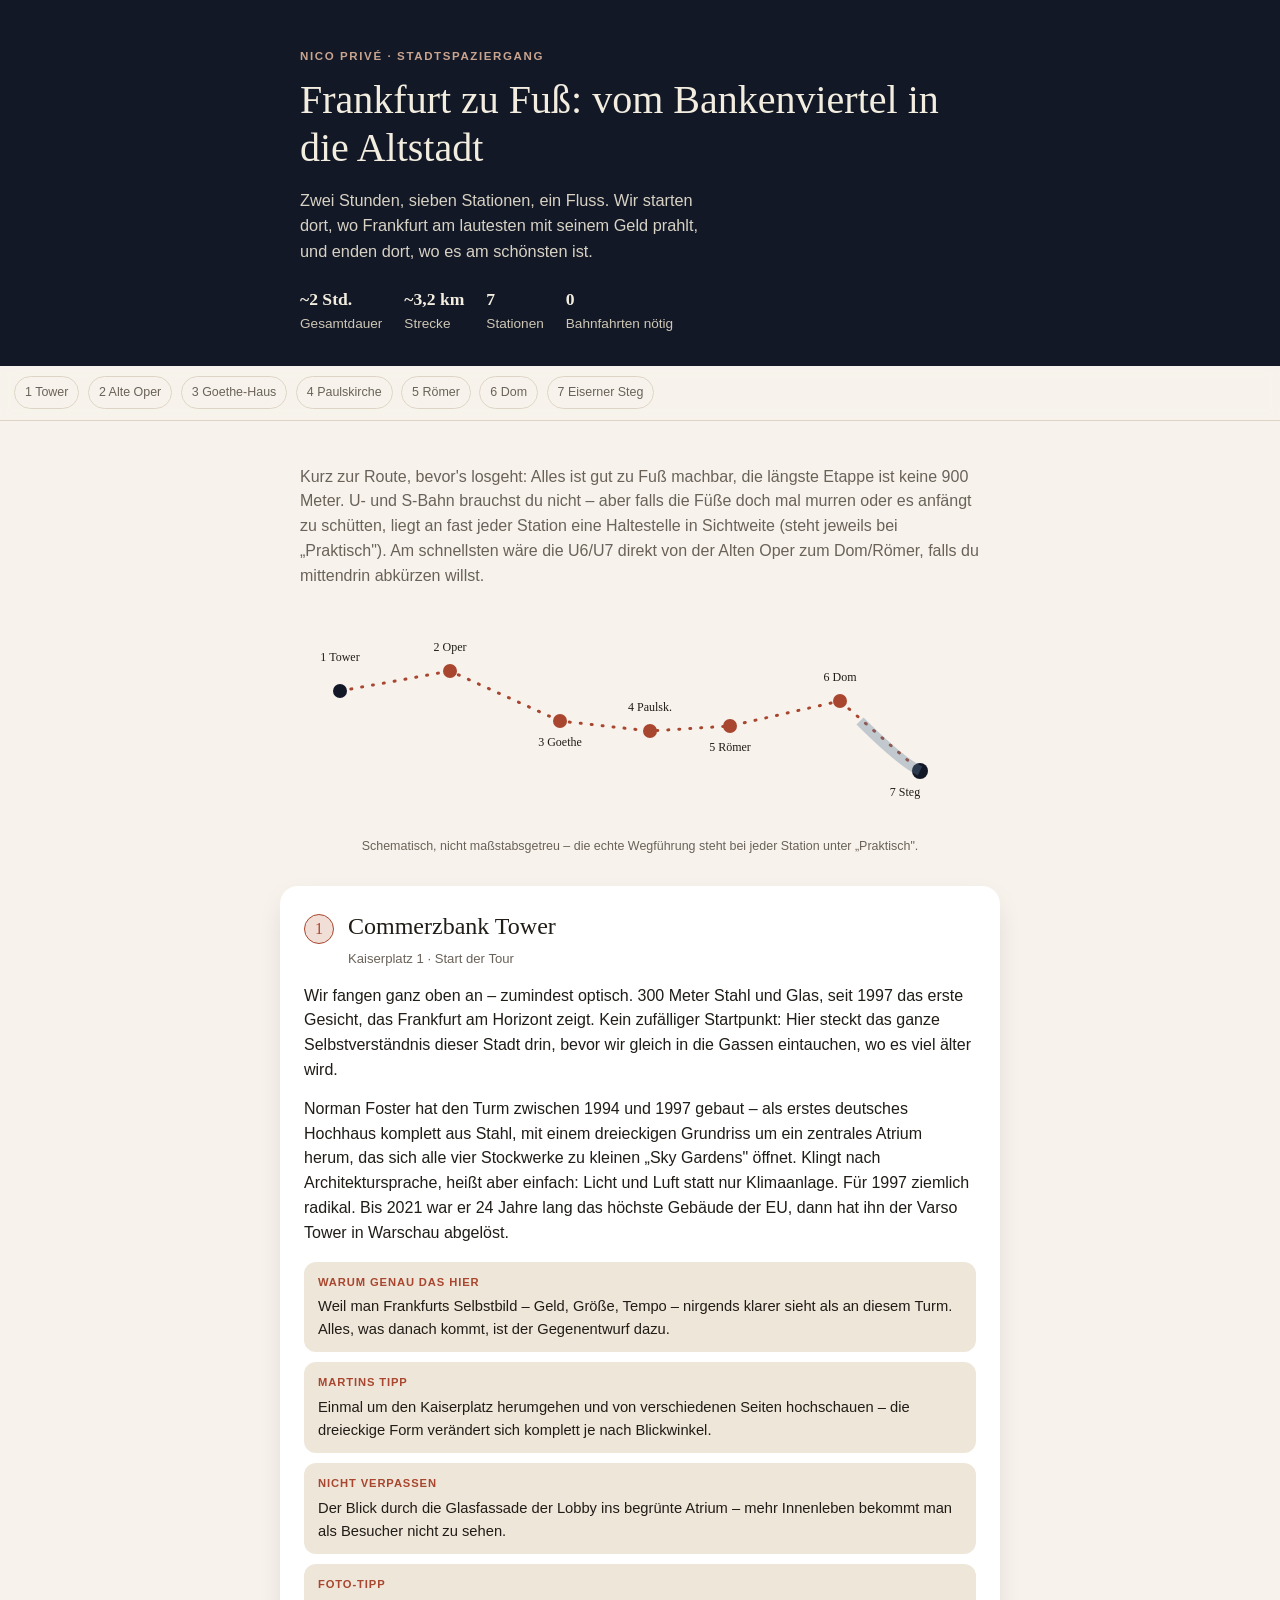
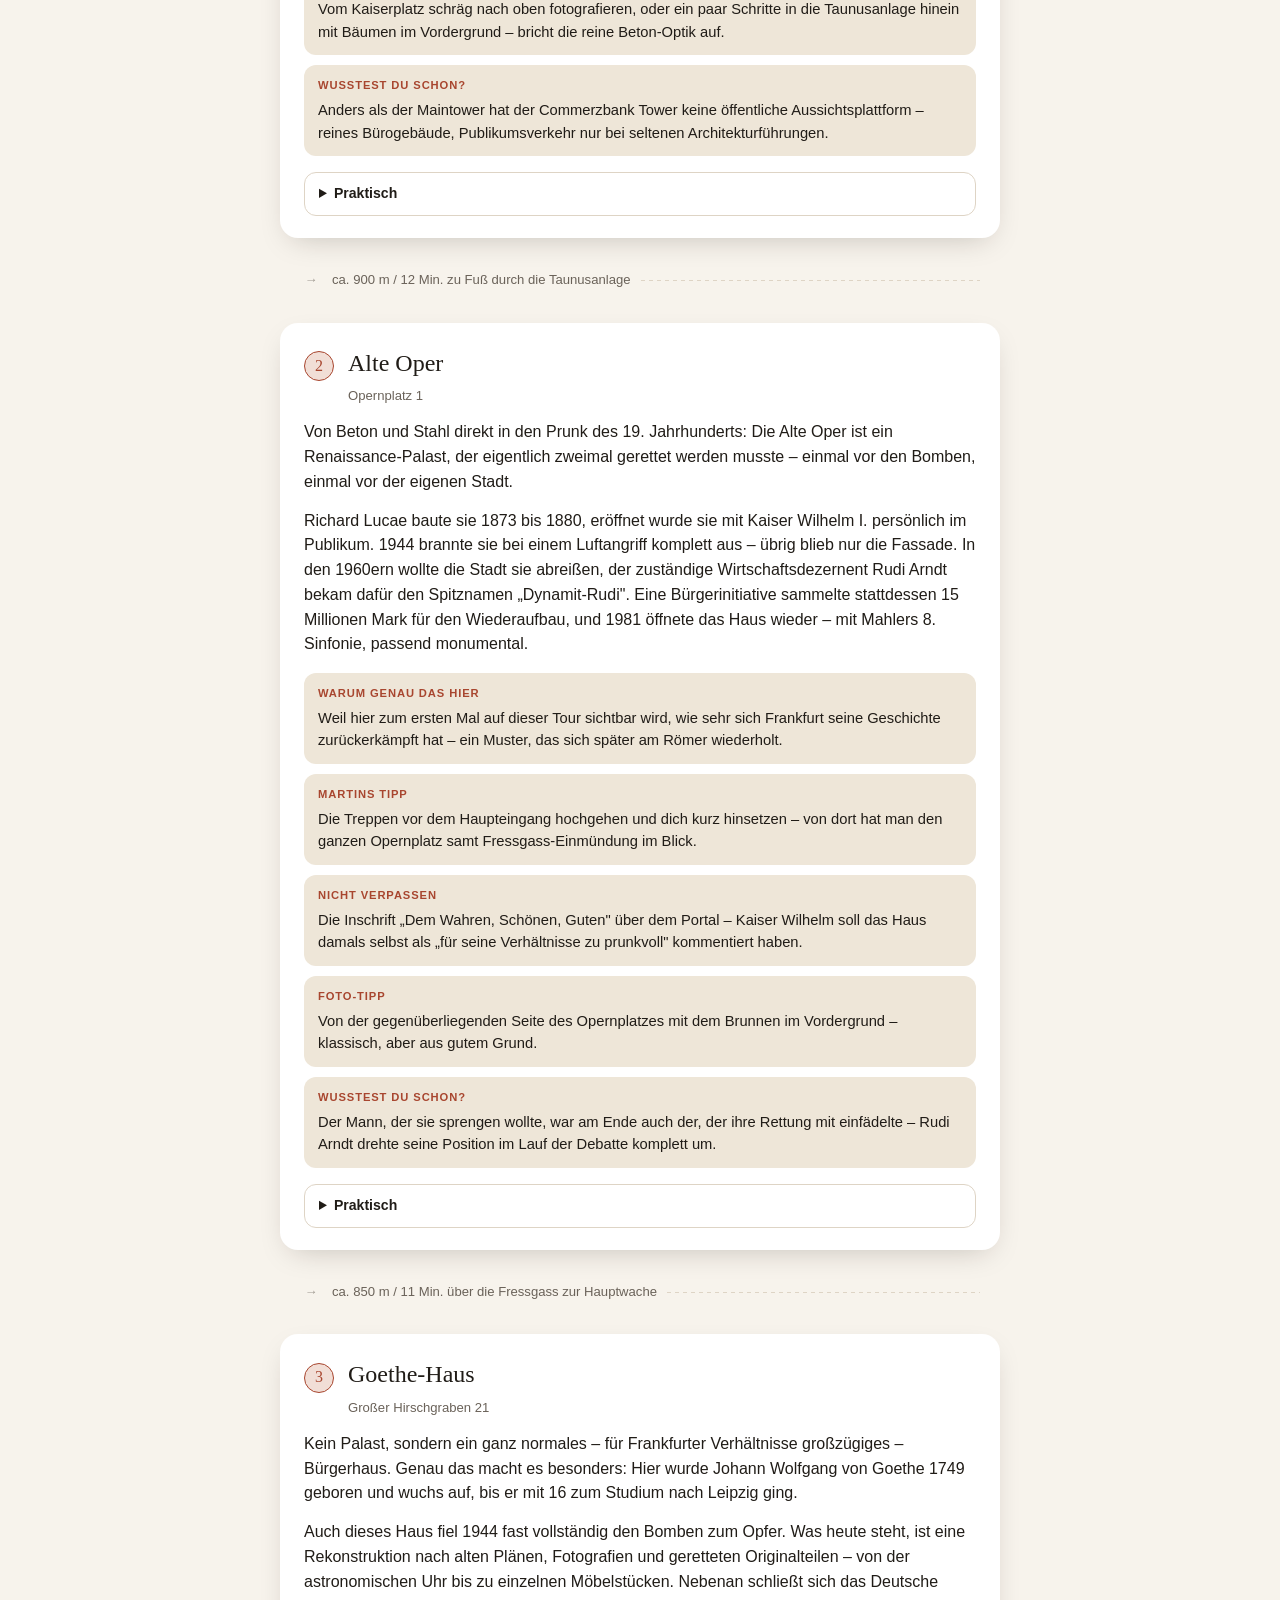
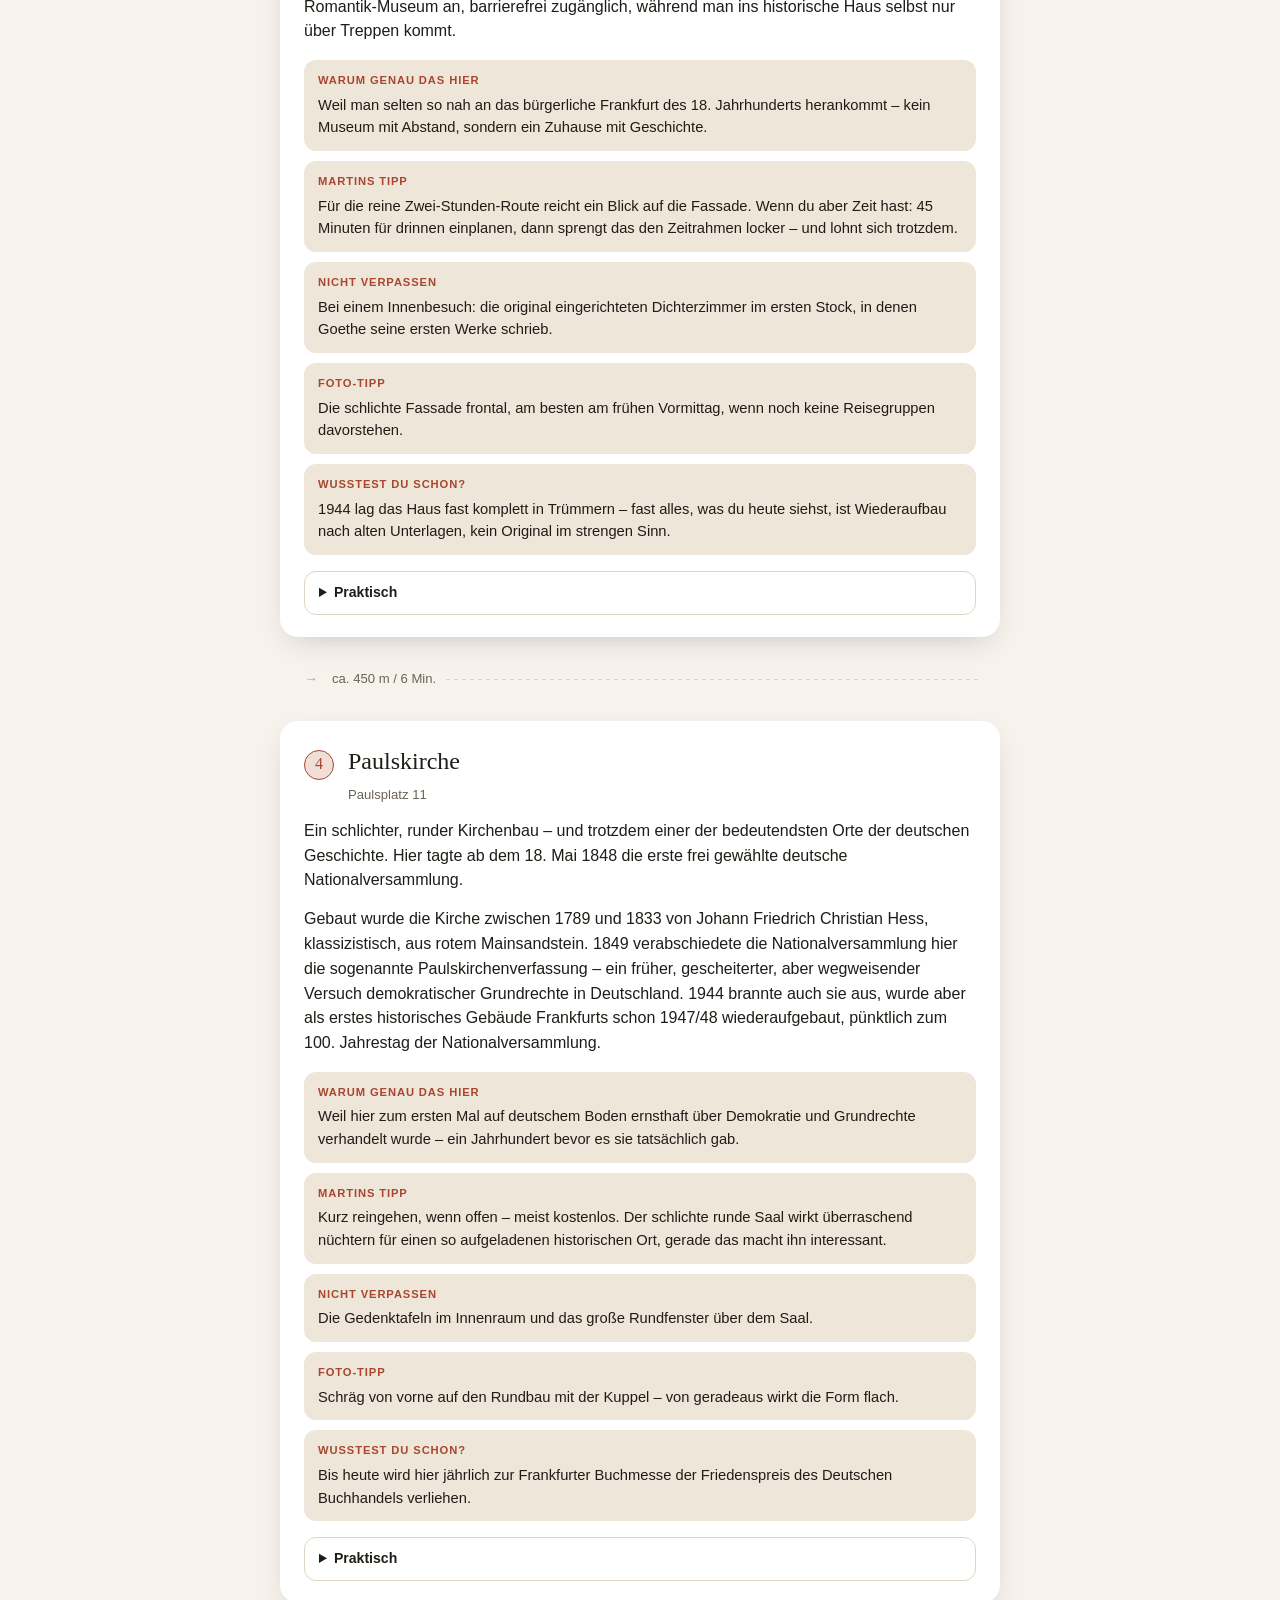
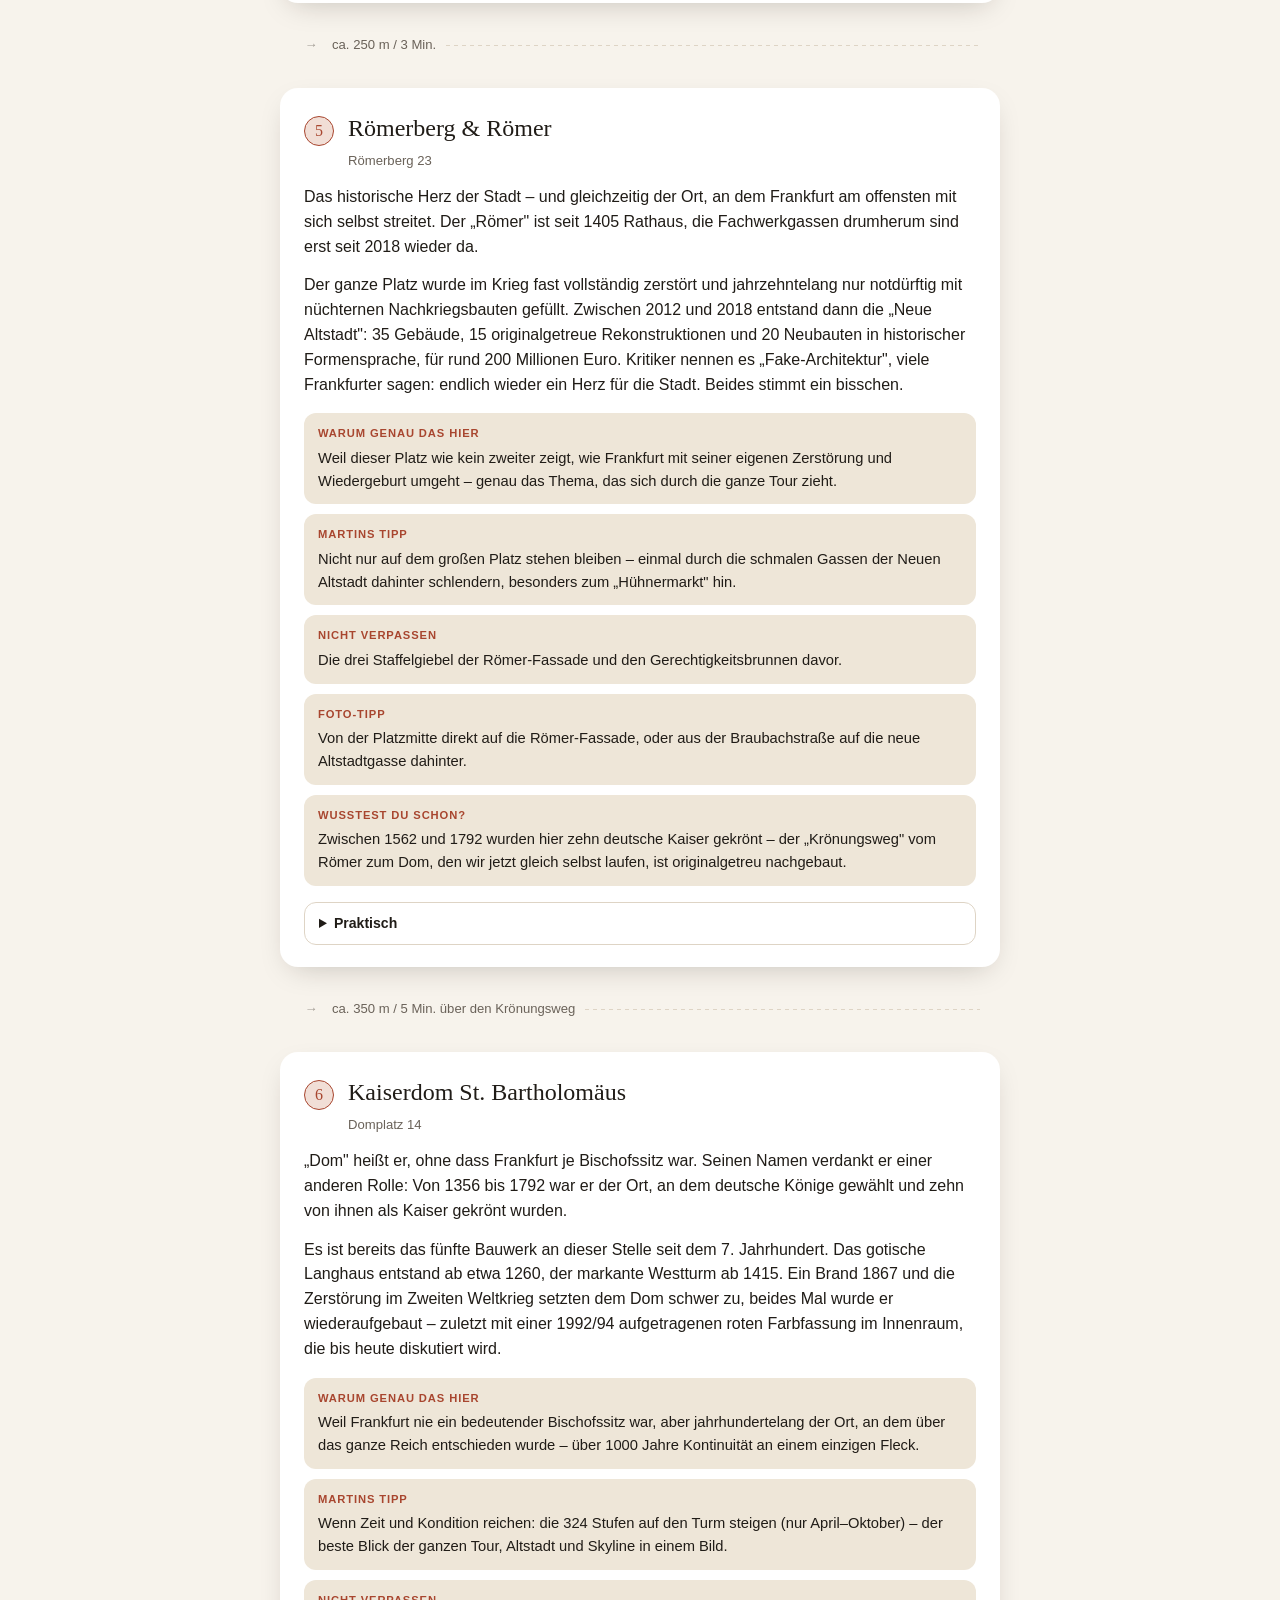
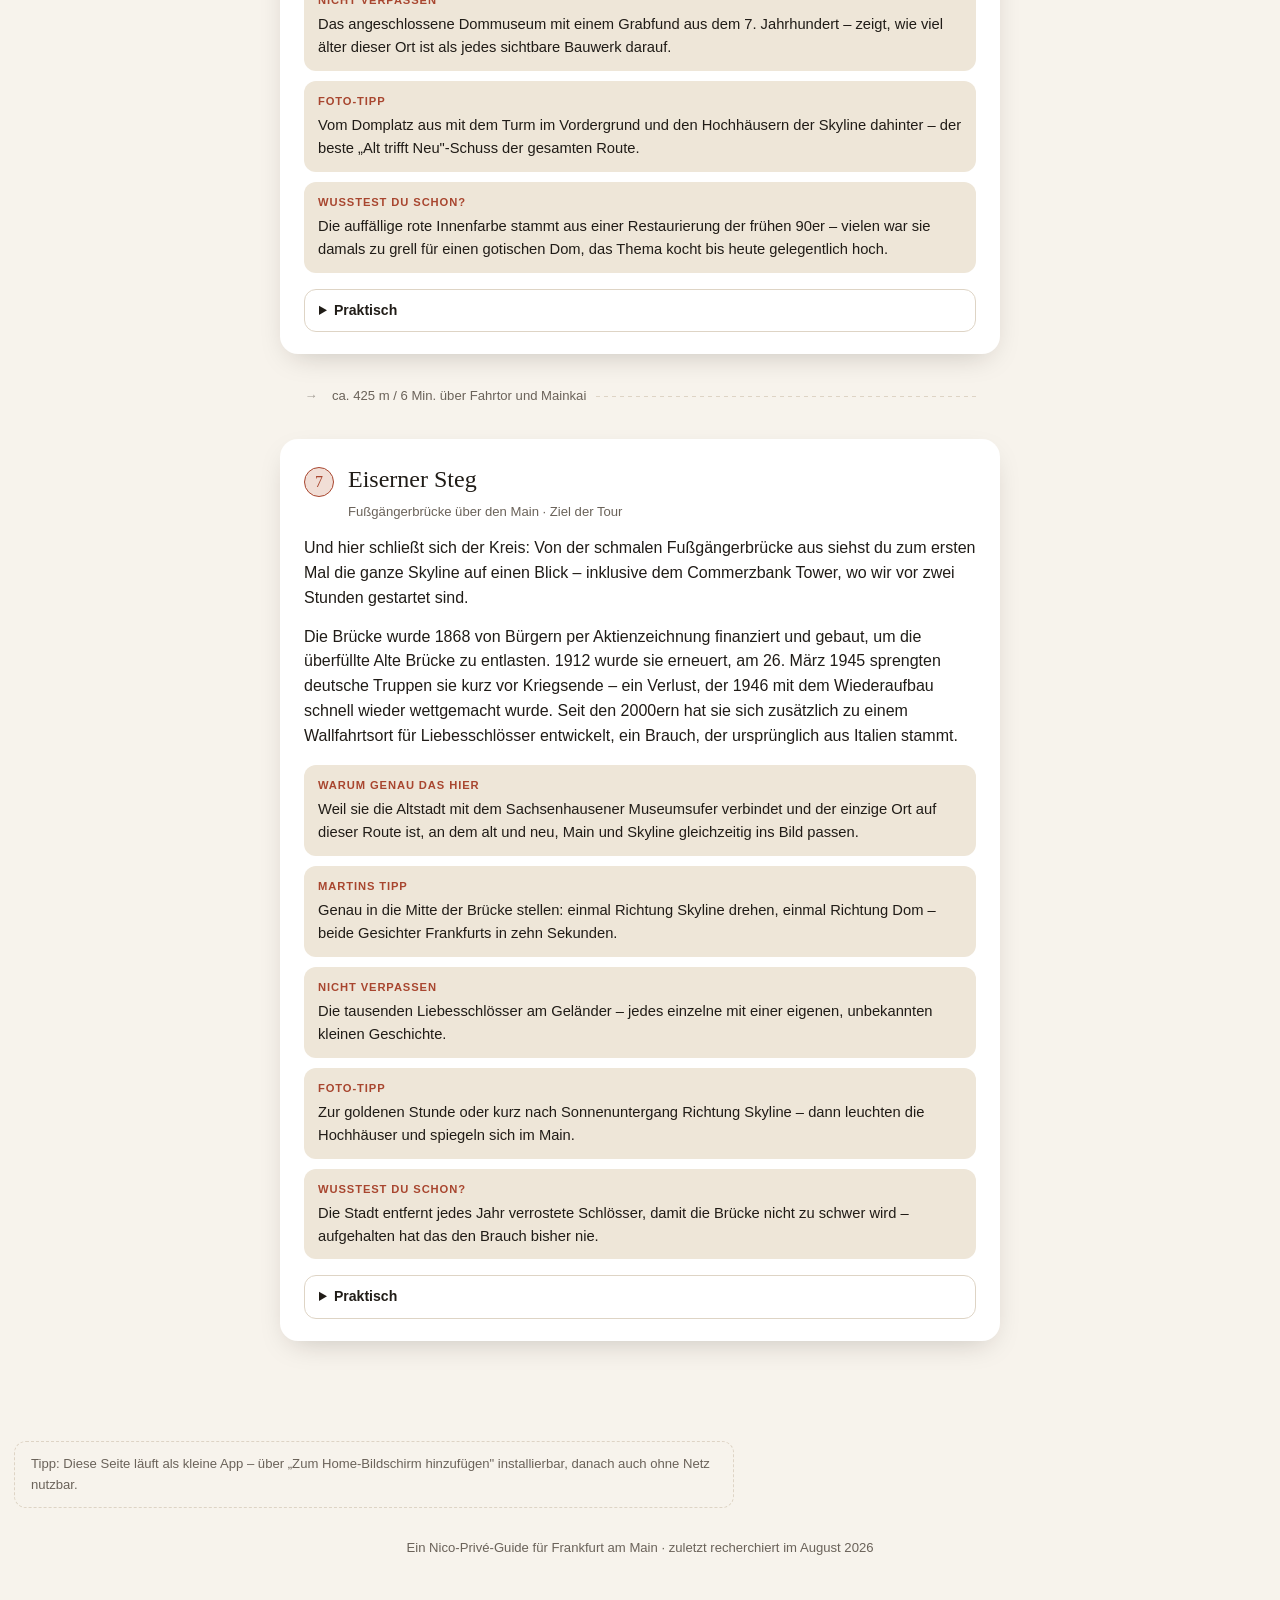
==== index.html @ fe435091 "c" ====
<!doctype html>
<html lang="de">
<head>
<meta charset="UTF-8">
<meta name="viewport" content="width=device-width, initial-scale=1, viewport-fit=cover">
<title>Frankfurt zu Fuß – Bankenviertel & Altstadt</title>
<meta name="description" content="Ein zweistündiger Spaziergang vom Commerzbank Tower zum Eisernen Steg, mit Geschichten zu jeder Station.">
<meta name="theme-color" content="#121826">
<link rel="manifest" href="manifest.json">
<link rel="icon" href="icons/icon-192.png">
<link rel="apple-touch-icon" href="icons/icon-192.png">
<meta name="apple-mobile-web-app-capable" content="yes">
<meta name="apple-mobile-web-app-status-bar-style" content="black-translucent">
<style>
  :root {
    --bg: #f7f3ec;
    --bg-elevated: #ffffff;
    --text: #201c17;
    --text-muted: #6a6259;
    --accent: #a8462f;
    --accent-soft: #f1ded6;
    --line: #ded4c5;
    --navy: #121826;
    --tag-bg: #eee6d8;
    --shadow: 0 10px 30px -12px rgba(30, 20, 10, 0.25);
    --serif: Georgia, "Iowan Old Style", "Palatino Linotype", "Times New Roman", serif;
    --sans: -apple-system, BlinkMacSystemFont, "Segoe UI", Roboto, Helvetica, Arial, sans-serif;
  }
  @media (prefers-color-scheme: dark) {
    :root {
      --bg: #14120f;
      --bg-elevated: #1e1b17;
      --text: #f1ece2;
      --text-muted: #a89f92;
      --accent: #e2795a;
      --accent-soft: #3a241d;
      --line: #33302a;
      --navy: #0b0e16;
      --tag-bg: #2a251d;
      --shadow: 0 10px 30px -12px rgba(0, 0, 0, 0.6);
    }
  }
  * { box-sizing: border-box; }
  html { scroll-behavior: smooth; }
  body {
    margin: 0;
    background: var(--bg);
    color: var(--text);
    font-family: var(--sans);
    line-height: 1.55;
    -webkit-font-smoothing: antialiased;
  }
  a { color: var(--accent); }
  img { max-width: 100%; }

  .wrap { max-width: 720px; margin: 0 auto; padding: 0 20px; }

  header.hero {
    background: var(--navy);
    color: #f3ede0;
    padding: 48px 20px 32px;
    position: relative;
    overflow: hidden;
  }
  header.hero .eyebrow {
    text-transform: uppercase;
    letter-spacing: 0.14em;
    font-size: 0.72rem;
    color: #c9a48f;
    font-weight: 600;
  }
  header.hero h1 {
    font-family: var(--serif);
    font-weight: 400;
    font-size: 2.1rem;
    line-height: 1.2;
    margin: 10px 0 14px;
  }
  header.hero p.lead {
    color: #d8d2c4;
    font-size: 1.02rem;
    max-width: 46ch;
  }
  .stat-row {
    display: flex;
    flex-wrap: wrap;
    gap: 10px 22px;
    margin-top: 22px;
    font-size: 0.85rem;
    color: #cfc7b6;
  }
  .stat-row strong { color: #f3ede0; display: block; font-family: var(--serif); font-size: 1.1rem; }

  nav.jumpbar {
    position: sticky;
    top: 0;
    z-index: 20;
    background: color-mix(in srgb, var(--bg) 92%, transparent);
    backdrop-filter: blur(6px);
    border-bottom: 1px solid var(--line);
    overflow-x: auto;
    white-space: nowrap;
    padding: 10px 14px;
    scrollbar-width: none;
  }
  nav.jumpbar::-webkit-scrollbar { display: none; }
  nav.jumpbar a {
    display: inline-block;
    text-decoration: none;
    color: var(--text-muted);
    font-size: 0.78rem;
    padding: 6px 10px;
    border-radius: 999px;
    margin-right: 4px;
    border: 1px solid var(--line);
  }
  nav.jumpbar a:hover { color: var(--accent); border-color: var(--accent); }

  section.intro { padding: 28px 20px 6px; }
  section.intro p { color: var(--text-muted); }

  .route-map { padding: 4px 20px 8px; }
  .route-map svg { width: 100%; height: auto; display: block; }
  .route-map figcaption { font-size: 0.78rem; color: var(--text-muted); margin-top: 6px; text-align: center; }

  .leg {
    display: flex;
    align-items: center;
    gap: 10px;
    color: var(--text-muted);
    font-size: 0.82rem;
    padding: 10px 20px;
    max-width: 720px;
    margin: 0 auto;
  }
  .leg .dots { flex: 0 0 auto; width: 22px; text-align: center; opacity: 0.6; }
  .leg .line { flex: 1; height: 1px; background: repeating-linear-gradient(90deg, var(--line), var(--line) 4px, transparent 4px, transparent 8px); }

  main { padding-bottom: 60px; }

  article.stop {
    background: var(--bg-elevated);
    margin: 18px 14px;
    border-radius: 18px;
    box-shadow: var(--shadow);
    overflow: hidden;
    scroll-margin-top: 58px;
  }
  .stop-head {
    padding: 22px 24px 4px;
    display: flex;
    gap: 14px;
    align-items: baseline;
  }
  .stop-num {
    font-family: var(--serif);
    font-size: 1rem;
    color: var(--accent);
    border: 1px solid var(--accent);
    border-radius: 999px;
    width: 30px; height: 30px;
    flex: 0 0 auto;
    display: flex; align-items: center; justify-content: center;
    background: var(--accent-soft);
  }
  .stop-head h2 { font-family: var(--serif); font-weight: 400; font-size: 1.5rem; margin: 0; }
  .stop-meta { padding: 0 24px 6px 68px; color: var(--text-muted); font-size: 0.82rem; }
  .stop-body { padding: 8px 24px 22px 24px; }
  .stop-body p { margin: 0 0 14px; }
  .stop-body p:last-child { margin-bottom: 0; }

  .tag-grid { display: grid; gap: 10px; margin-top: 16px; }
  .tag-box {
    background: var(--tag-bg);
    border-radius: 12px;
    padding: 12px 14px;
  }
  .tag-box .tag-label {
    font-size: 0.7rem;
    text-transform: uppercase;
    letter-spacing: 0.08em;
    color: var(--accent);
    font-weight: 700;
    margin-bottom: 4px;
  }
  .tag-box p { margin: 0; font-size: 0.92rem; }

  details.practical {
    margin-top: 16px;
    border: 1px solid var(--line);
    border-radius: 12px;
    padding: 10px 14px;
  }
  details.practical summary {
    cursor: pointer;
    font-weight: 600;
    font-size: 0.88rem;
    color: var(--text);
  }
  details.practical .practical-body { margin-top: 8px; font-size: 0.88rem; color: var(--text-muted); }
  details.practical .practical-body p { margin: 4px 0; }

  footer {
    text-align: center;
    padding: 30px 20px 50px;
    color: var(--text-muted);
    font-size: 0.82rem;
  }

  .install-hint {
    margin: 18px 14px 0;
    padding: 12px 16px;
    border: 1px dashed var(--line);
    border-radius: 12px;
    font-size: 0.82rem;
    color: var(--text-muted);
  }

  @media (min-width: 640px) {
    header.hero h1 { font-size: 2.5rem; }
    article.stop { margin: 22px auto; max-width: 720px; }
  }
</style>
</head>
<body>

<header class="hero">
  <div class="wrap">
    <div class="eyebrow">Nico Privé · Stadtspaziergang</div>
    <h1>Frankfurt zu Fuß: vom Bankenviertel in die Altstadt</h1>
    <p class="lead">Zwei Stunden, sieben Stationen, ein Fluss. Wir starten dort, wo Frankfurt am lautesten mit seinem Geld prahlt, und enden dort, wo es am schönsten ist.</p>
    <div class="stat-row">
      <div><strong>~2 Std.</strong>Gesamtdauer</div>
      <div><strong>~3,2 km</strong>Strecke</div>
      <div><strong>7</strong>Stationen</div>
      <div><strong>0</strong>Bahnfahrten nötig</div>
    </div>
  </div>
</header>

<nav class="jumpbar" aria-label="Stationen">
  <a href="#s1">1 Tower</a>
  <a href="#s2">2 Alte Oper</a>
  <a href="#s3">3 Goethe-Haus</a>
  <a href="#s4">4 Paulskirche</a>
  <a href="#s5">5 Römer</a>
  <a href="#s6">6 Dom</a>
  <a href="#s7">7 Eiserner Steg</a>
</nav>

<section class="intro">
  <div class="wrap">
    <p>Kurz zur Route, bevor's losgeht: Alles ist gut zu Fuß machbar, die längste Etappe ist keine 900 Meter. U- und S-Bahn brauchst du nicht – aber falls die Füße doch mal murren oder es anfängt zu schütten, liegt an fast jeder Station eine Haltestelle in Sichtweite (steht jeweils bei „Praktisch"). Am schnellsten wäre die U6/U7 direkt von der Alten Oper zum Dom/Römer, falls du mittendrin abkürzen willst.</p>
  </div>
</section>

<figure class="route-map">
  <div class="wrap">
    <svg viewBox="0 0 680 200" role="img" aria-labelledby="routeTitle">
      <title id="routeTitle">Schematische Route: Commerzbank Tower, Alte Oper, Goethe-Haus, Paulskirche, Römer, Dom, Eiserner Steg</title>
      <path d="M 40 60 L 150 40 L 260 90 L 350 100 L 430 95 L 540 70 L 620 140" fill="none" style="stroke:var(--accent)" stroke-width="3" stroke-dasharray="1 10" stroke-linecap="round"/>
      <g font-family="Georgia, serif" font-size="12" style="fill:var(--text)">
        <circle cx="40" cy="60" r="7" style="fill:var(--navy)"/><text x="40" y="30" text-anchor="middle">1 Tower</text>
        <circle cx="150" cy="40" r="7" style="fill:var(--accent)"/><text x="150" y="20" text-anchor="middle">2 Oper</text>
        <circle cx="260" cy="90" r="7" style="fill:var(--accent)"/><text x="260" y="115" text-anchor="middle">3 Goethe</text>
        <circle cx="350" cy="100" r="7" style="fill:var(--accent)"/><text x="350" y="80" text-anchor="middle">4 Paulsk.</text>
        <circle cx="430" cy="95" r="7" style="fill:var(--accent)"/><text x="430" y="120" text-anchor="middle">5 Römer</text>
        <circle cx="540" cy="70" r="7" style="fill:var(--accent)"/><text x="540" y="50" text-anchor="middle">6 Dom</text>
        <circle cx="620" cy="140" r="8" style="fill:var(--navy)"/><text x="605" y="165" text-anchor="middle">7 Steg</text>
      </g>
      <path d="M 560 90 Q 600 130 620 140" fill="none" stroke="#5c7a96" stroke-width="10" opacity="0.35"/>
    </svg>
    <figcaption>Schematisch, nicht maßstabsgetreu – die echte Wegführung steht bei jeder Station unter „Praktisch".</figcaption>
  </div>
</figure>

<main>

  <article class="stop" id="s1">
    <div class="stop-head"><span class="stop-num">1</span><h2>Commerzbank Tower</h2></div>
    <div class="stop-meta">Kaiserplatz 1 · Start der Tour</div>
    <div class="stop-body">
      <p>Wir fangen ganz oben an – zumindest optisch. 300 Meter Stahl und Glas, seit 1997 das erste Gesicht, das Frankfurt am Horizont zeigt. Kein zufälliger Startpunkt: Hier steckt das ganze Selbstverständnis dieser Stadt drin, bevor wir gleich in die Gassen eintauchen, wo es viel älter wird.</p>
      <p>Norman Foster hat den Turm zwischen 1994 und 1997 gebaut – als erstes deutsches Hochhaus komplett aus Stahl, mit einem dreieckigen Grundriss um ein zentrales Atrium herum, das sich alle vier Stockwerke zu kleinen „Sky Gardens" öffnet. Klingt nach Architektursprache, heißt aber einfach: Licht und Luft statt nur Klimaanlage. Für 1997 ziemlich radikal. Bis 2021 war er 24 Jahre lang das höchste Gebäude der EU, dann hat ihn der Varso Tower in Warschau abgelöst.</p>
      <div class="tag-grid">
        <div class="tag-box"><div class="tag-label">Warum genau das hier</div><p>Weil man Frankfurts Selbstbild – Geld, Größe, Tempo – nirgends klarer sieht als an diesem Turm. Alles, was danach kommt, ist der Gegenentwurf dazu.</p></div>
        <div class="tag-box"><div class="tag-label">Martins Tipp</div><p>Einmal um den Kaiserplatz herumgehen und von verschiedenen Seiten hochschauen – die dreieckige Form verändert sich komplett je nach Blickwinkel.</p></div>
        <div class="tag-box"><div class="tag-label">Nicht verpassen</div><p>Der Blick durch die Glasfassade der Lobby ins begrünte Atrium – mehr Innenleben bekommt man als Besucher nicht zu sehen.</p></div>
        <div class="tag-box"><div class="tag-label">Foto-Tipp</div><p>Vom Kaiserplatz schräg nach oben fotografieren, oder ein paar Schritte in die Taunusanlage hinein mit Bäumen im Vordergrund – bricht die reine Beton-Optik auf.</p></div>
        <div class="tag-box"><div class="tag-label">Wusstest du schon?</div><p>Anders als der Maintower hat der Commerzbank Tower keine öffentliche Aussichtsplattform – reines Bürogebäude, Publikumsverkehr nur bei seltenen Architekturführungen.</p></div>
      </div>
      <details class="practical">
        <summary>Praktisch</summary>
        <div class="practical-body">
          <p>Frei zugänglich von außen, kein regulärer Innenbesuch möglich.</p>
          <p>Nächste Haltestelle: Taunusanlage (U1/U2/U3/U8/U9), 3 Gehminuten.</p>
        </div>
      </details>
    </div>
  </article>

  <div class="leg"><span class="dots">→</span><span>ca. 900 m / 12 Min. zu Fuß durch die Taunusanlage</span><span class="line"></span></div>

  <article class="stop" id="s2">
    <div class="stop-head"><span class="stop-num">2</span><h2>Alte Oper</h2></div>
    <div class="stop-meta">Opernplatz 1</div>
    <div class="stop-body">
      <p>Von Beton und Stahl direkt in den Prunk des 19. Jahrhunderts: Die Alte Oper ist ein Renaissance-Palast, der eigentlich zweimal gerettet werden musste – einmal vor den Bomben, einmal vor der eigenen Stadt.</p>
      <p>Richard Lucae baute sie 1873 bis 1880, eröffnet wurde sie mit Kaiser Wilhelm I. persönlich im Publikum. 1944 brannte sie bei einem Luftangriff komplett aus – übrig blieb nur die Fassade. In den 1960ern wollte die Stadt sie abreißen, der zuständige Wirtschaftsdezernent Rudi Arndt bekam dafür den Spitznamen „Dynamit-Rudi". Eine Bürgerinitiative sammelte stattdessen 15 Millionen Mark für den Wiederaufbau, und 1981 öffnete das Haus wieder – mit Mahlers 8. Sinfonie, passend monumental.</p>
      <div class="tag-grid">
        <div class="tag-box"><div class="tag-label">Warum genau das hier</div><p>Weil hier zum ersten Mal auf dieser Tour sichtbar wird, wie sehr sich Frankfurt seine Geschichte zurückerkämpft hat – ein Muster, das sich später am Römer wiederholt.</p></div>
        <div class="tag-box"><div class="tag-label">Martins Tipp</div><p>Die Treppen vor dem Haupteingang hochgehen und dich kurz hinsetzen – von dort hat man den ganzen Opernplatz samt Fressgass-Einmündung im Blick.</p></div>
        <div class="tag-box"><div class="tag-label">Nicht verpassen</div><p>Die Inschrift „Dem Wahren, Schönen, Guten" über dem Portal – Kaiser Wilhelm soll das Haus damals selbst als „für seine Verhältnisse zu prunkvoll" kommentiert haben.</p></div>
        <div class="tag-box"><div class="tag-label">Foto-Tipp</div><p>Von der gegenüberliegenden Seite des Opernplatzes mit dem Brunnen im Vordergrund – klassisch, aber aus gutem Grund.</p></div>
        <div class="tag-box"><div class="tag-label">Wusstest du schon?</div><p>Der Mann, der sie sprengen wollte, war am Ende auch der, der ihre Rettung mit einfädelte – Rudi Arndt drehte seine Position im Lauf der Debatte komplett um.</p></div>
      </div>
      <details class="practical">
        <summary>Praktisch</summary>
        <div class="practical-body">
          <p>Von außen jederzeit zugänglich, innen nur bei Konzert oder Führung zu sehen.</p>
          <p>Eigene Haltestelle „Alte Oper" (U6/U7) direkt am Platz.</p>
        </div>
      </details>
    </div>
  </article>

  <div class="leg"><span class="dots">→</span><span>ca. 850 m / 11 Min. über die Fressgass zur Hauptwache</span><span class="line"></span></div>

  <article class="stop" id="s3">
    <div class="stop-head"><span class="stop-num">3</span><h2>Goethe-Haus</h2></div>
    <div class="stop-meta">Großer Hirschgraben 21</div>
    <div class="stop-body">
      <p>Kein Palast, sondern ein ganz normales – für Frankfurter Verhältnisse großzügiges – Bürgerhaus. Genau das macht es besonders: Hier wurde Johann Wolfgang von Goethe 1749 geboren und wuchs auf, bis er mit 16 zum Studium nach Leipzig ging.</p>
      <p>Auch dieses Haus fiel 1944 fast vollständig den Bomben zum Opfer. Was heute steht, ist eine Rekonstruktion nach alten Plänen, Fotografien und geretteten Originalteilen – von der astronomischen Uhr bis zu einzelnen Möbelstücken. Nebenan schließt sich das Deutsche Romantik-Museum an, barrierefrei zugänglich, während man ins historische Haus selbst nur über Treppen kommt.</p>
      <div class="tag-grid">
        <div class="tag-box"><div class="tag-label">Warum genau das hier</div><p>Weil man selten so nah an das bürgerliche Frankfurt des 18. Jahrhunderts herankommt – kein Museum mit Abstand, sondern ein Zuhause mit Geschichte.</p></div>
        <div class="tag-box"><div class="tag-label">Martins Tipp</div><p>Für die reine Zwei-Stunden-Route reicht ein Blick auf die Fassade. Wenn du aber Zeit hast: 45 Minuten für drinnen einplanen, dann sprengt das den Zeitrahmen locker – und lohnt sich trotzdem.</p></div>
        <div class="tag-box"><div class="tag-label">Nicht verpassen</div><p>Bei einem Innenbesuch: die original eingerichteten Dichterzimmer im ersten Stock, in denen Goethe seine ersten Werke schrieb.</p></div>
        <div class="tag-box"><div class="tag-label">Foto-Tipp</div><p>Die schlichte Fassade frontal, am besten am frühen Vormittag, wenn noch keine Reisegruppen davorstehen.</p></div>
        <div class="tag-box"><div class="tag-label">Wusstest du schon?</div><p>1944 lag das Haus fast komplett in Trümmern – fast alles, was du heute siehst, ist Wiederaufbau nach alten Unterlagen, kein Original im strengen Sinn.</p></div>
      </div>
      <details class="practical">
        <summary>Praktisch</summary>
        <div class="practical-body">
          <p>Mo–So 10–18 Uhr, Do bis 21 Uhr. Eintritt 12 € (ermäßigt 7 €, Familienticket 18 €).</p>
          <p>Nächste Haltestelle: Hauptwache (fast alle U- und S-Bahnen), 4 Gehminuten.</p>
        </div>
      </details>
    </div>
  </article>

  <div class="leg"><span class="dots">→</span><span>ca. 450 m / 6 Min.</span><span class="line"></span></div>

  <article class="stop" id="s4">
    <div class="stop-head"><span class="stop-num">4</span><h2>Paulskirche</h2></div>
    <div class="stop-meta">Paulsplatz 11</div>
    <div class="stop-body">
      <p>Ein schlichter, runder Kirchenbau – und trotzdem einer der bedeutendsten Orte der deutschen Geschichte. Hier tagte ab dem 18. Mai 1848 die erste frei gewählte deutsche Nationalversammlung.</p>
      <p>Gebaut wurde die Kirche zwischen 1789 und 1833 von Johann Friedrich Christian Hess, klassizistisch, aus rotem Mainsandstein. 1849 verabschiedete die Nationalversammlung hier die sogenannte Paulskirchenverfassung – ein früher, gescheiterter, aber wegweisender Versuch demokratischer Grundrechte in Deutschland. 1944 brannte auch sie aus, wurde aber als erstes historisches Gebäude Frankfurts schon 1947/48 wiederaufgebaut, pünktlich zum 100. Jahrestag der Nationalversammlung.</p>
      <div class="tag-grid">
        <div class="tag-box"><div class="tag-label">Warum genau das hier</div><p>Weil hier zum ersten Mal auf deutschem Boden ernsthaft über Demokratie und Grundrechte verhandelt wurde – ein Jahrhundert bevor es sie tatsächlich gab.</p></div>
        <div class="tag-box"><div class="tag-label">Martins Tipp</div><p>Kurz reingehen, wenn offen – meist kostenlos. Der schlichte runde Saal wirkt überraschend nüchtern für einen so aufgeladenen historischen Ort, gerade das macht ihn interessant.</p></div>
        <div class="tag-box"><div class="tag-label">Nicht verpassen</div><p>Die Gedenktafeln im Innenraum und das große Rundfenster über dem Saal.</p></div>
        <div class="tag-box"><div class="tag-label">Foto-Tipp</div><p>Schräg von vorne auf den Rundbau mit der Kuppel – von geradeaus wirkt die Form flach.</p></div>
        <div class="tag-box"><div class="tag-label">Wusstest du schon?</div><p>Bis heute wird hier jährlich zur Frankfurter Buchmesse der Friedenspreis des Deutschen Buchhandels verliehen.</p></div>
      </div>
      <details class="practical">
        <summary>Praktisch</summary>
        <div class="practical-body">
          <p>Stand August 2026: grundsätzlich zugänglich, eine größere Sanierung ist angekündigt und startet in den kommenden Jahren – am Tag selbst kurz auf frankfurt.de/paulskirche checken, falls sie ausnahmsweise geschlossen ist.</p>
          <p>Nächste Haltestelle: Dom/Römer (U4/U5), 3 Gehminuten.</p>
        </div>
      </details>
    </div>
  </article>

  <div class="leg"><span class="dots">→</span><span>ca. 250 m / 3 Min.</span><span class="line"></span></div>

  <article class="stop" id="s5">
    <div class="stop-head"><span class="stop-num">5</span><h2>Römerberg & Römer</h2></div>
    <div class="stop-meta">Römerberg 23</div>
    <div class="stop-body">
      <p>Das historische Herz der Stadt – und gleichzeitig der Ort, an dem Frankfurt am offensten mit sich selbst streitet. Der „Römer" ist seit 1405 Rathaus, die Fachwerkgassen drumherum sind erst seit 2018 wieder da.</p>
      <p>Der ganze Platz wurde im Krieg fast vollständig zerstört und jahrzehntelang nur notdürftig mit nüchternen Nachkriegsbauten gefüllt. Zwischen 2012 und 2018 entstand dann die „Neue Altstadt": 35 Gebäude, 15 originalgetreue Rekonstruktionen und 20 Neubauten in historischer Formensprache, für rund 200 Millionen Euro. Kritiker nennen es „Fake-Architektur", viele Frankfurter sagen: endlich wieder ein Herz für die Stadt. Beides stimmt ein bisschen.</p>
      <div class="tag-grid">
        <div class="tag-box"><div class="tag-label">Warum genau das hier</div><p>Weil dieser Platz wie kein zweiter zeigt, wie Frankfurt mit seiner eigenen Zerstörung und Wiedergeburt umgeht – genau das Thema, das sich durch die ganze Tour zieht.</p></div>
        <div class="tag-box"><div class="tag-label">Martins Tipp</div><p>Nicht nur auf dem großen Platz stehen bleiben – einmal durch die schmalen Gassen der Neuen Altstadt dahinter schlendern, besonders zum „Hühnermarkt" hin.</p></div>
        <div class="tag-box"><div class="tag-label">Nicht verpassen</div><p>Die drei Staffelgiebel der Römer-Fassade und den Gerechtigkeitsbrunnen davor.</p></div>
        <div class="tag-box"><div class="tag-label">Foto-Tipp</div><p>Von der Platzmitte direkt auf die Römer-Fassade, oder aus der Braubachstraße auf die neue Altstadtgasse dahinter.</p></div>
        <div class="tag-box"><div class="tag-label">Wusstest du schon?</div><p>Zwischen 1562 und 1792 wurden hier zehn deutsche Kaiser gekrönt – der „Krönungsweg" vom Römer zum Dom, den wir jetzt gleich selbst laufen, ist originalgetreu nachgebaut.</p></div>
      </div>
      <details class="practical">
        <summary>Praktisch</summary>
        <div class="practical-body">
          <p>Platz frei zugänglich. Der Römer selbst (Kaisersaal) nur bei Führung oder Sonderöffnung von innen zu besichtigen.</p>
          <p>Haltestelle Dom/Römer (U4/U5) liegt direkt am Platz.</p>
        </div>
      </details>
    </div>
  </article>

  <div class="leg"><span class="dots">→</span><span>ca. 350 m / 5 Min. über den Krönungsweg</span><span class="line"></span></div>

  <article class="stop" id="s6">
    <div class="stop-head"><span class="stop-num">6</span><h2>Kaiserdom St. Bartholomäus</h2></div>
    <div class="stop-meta">Domplatz 14</div>
    <div class="stop-body">
      <p>„Dom" heißt er, ohne dass Frankfurt je Bischofssitz war. Seinen Namen verdankt er einer anderen Rolle: Von 1356 bis 1792 war er der Ort, an dem deutsche Könige gewählt und zehn von ihnen als Kaiser gekrönt wurden.</p>
      <p>Es ist bereits das fünfte Bauwerk an dieser Stelle seit dem 7. Jahrhundert. Das gotische Langhaus entstand ab etwa 1260, der markante Westturm ab 1415. Ein Brand 1867 und die Zerstörung im Zweiten Weltkrieg setzten dem Dom schwer zu, beides Mal wurde er wiederaufgebaut – zuletzt mit einer 1992/94 aufgetragenen roten Farbfassung im Innenraum, die bis heute diskutiert wird.</p>
      <div class="tag-grid">
        <div class="tag-box"><div class="tag-label">Warum genau das hier</div><p>Weil Frankfurt nie ein bedeutender Bischofssitz war, aber jahrhundertelang der Ort, an dem über das ganze Reich entschieden wurde – über 1000 Jahre Kontinuität an einem einzigen Fleck.</p></div>
        <div class="tag-box"><div class="tag-label">Martins Tipp</div><p>Wenn Zeit und Kondition reichen: die 324 Stufen auf den Turm steigen (nur April–Oktober) – der beste Blick der ganzen Tour, Altstadt und Skyline in einem Bild.</p></div>
        <div class="tag-box"><div class="tag-label">Nicht verpassen</div><p>Das angeschlossene Dommuseum mit einem Grabfund aus dem 7. Jahrhundert – zeigt, wie viel älter dieser Ort ist als jedes sichtbare Bauwerk darauf.</p></div>
        <div class="tag-box"><div class="tag-label">Foto-Tipp</div><p>Vom Domplatz aus mit dem Turm im Vordergrund und den Hochhäusern der Skyline dahinter – der beste „Alt trifft Neu"-Schuss der gesamten Route.</p></div>
        <div class="tag-box"><div class="tag-label">Wusstest du schon?</div><p>Die auffällige rote Innenfarbe stammt aus einer Restaurierung der frühen 90er – vielen war sie damals zu grell für einen gotischen Dom, das Thema kocht bis heute gelegentlich hoch.</p></div>
      </div>
      <details class="practical">
        <summary>Praktisch</summary>
        <div class="practical-body">
          <p>Kirche in der Regel 9–17 Uhr geöffnet, Eintritt frei. Turmbesteigung nur April–Oktober, kleine Gebühr, 324 Stufen.</p>
          <p>Haltestelle Dom/Römer (U4/U5), 3 Gehminuten.</p>
        </div>
      </details>
    </div>
  </article>

  <div class="leg"><span class="dots">→</span><span>ca. 425 m / 6 Min. über Fahrtor und Mainkai</span><span class="line"></span></div>

  <article class="stop" id="s7">
    <div class="stop-head"><span class="stop-num">7</span><h2>Eiserner Steg</h2></div>
    <div class="stop-meta">Fußgängerbrücke über den Main · Ziel der Tour</div>
    <div class="stop-body">
      <p>Und hier schließt sich der Kreis: Von der schmalen Fußgängerbrücke aus siehst du zum ersten Mal die ganze Skyline auf einen Blick – inklusive dem Commerzbank Tower, wo wir vor zwei Stunden gestartet sind.</p>
      <p>Die Brücke wurde 1868 von Bürgern per Aktienzeichnung finanziert und gebaut, um die überfüllte Alte Brücke zu entlasten. 1912 wurde sie erneuert, am 26. März 1945 sprengten deutsche Truppen sie kurz vor Kriegsende – ein Verlust, der 1946 mit dem Wiederaufbau schnell wieder wettgemacht wurde. Seit den 2000ern hat sie sich zusätzlich zu einem Wallfahrtsort für Liebesschlösser entwickelt, ein Brauch, der ursprünglich aus Italien stammt.</p>
      <div class="tag-grid">
        <div class="tag-box"><div class="tag-label">Warum genau das hier</div><p>Weil sie die Altstadt mit dem Sachsenhausener Museumsufer verbindet und der einzige Ort auf dieser Route ist, an dem alt und neu, Main und Skyline gleichzeitig ins Bild passen.</p></div>
        <div class="tag-box"><div class="tag-label">Martins Tipp</div><p>Genau in die Mitte der Brücke stellen: einmal Richtung Skyline drehen, einmal Richtung Dom – beide Gesichter Frankfurts in zehn Sekunden.</p></div>
        <div class="tag-box"><div class="tag-label">Nicht verpassen</div><p>Die tausenden Liebesschlösser am Geländer – jedes einzelne mit einer eigenen, unbekannten kleinen Geschichte.</p></div>
        <div class="tag-box"><div class="tag-label">Foto-Tipp</div><p>Zur goldenen Stunde oder kurz nach Sonnenuntergang Richtung Skyline – dann leuchten die Hochhäuser und spiegeln sich im Main.</p></div>
        <div class="tag-box"><div class="tag-label">Wusstest du schon?</div><p>Die Stadt entfernt jedes Jahr verrostete Schlösser, damit die Brücke nicht zu schwer wird – aufgehalten hat das den Brauch bisher nie.</p></div>
      </div>
      <details class="practical">
        <summary>Praktisch</summary>
        <div class="practical-body">
          <p>Jederzeit frei begehbar, bei Nässe/Wind kann das Metall rutschig sein.</p>
          <p>Nächste Haltestelle: Römerberg (Bus) oder Dom/Römer (U4/U5), 4 Gehminuten zurück.</p>
        </div>
      </details>
    </div>
  </article>

</main>

<div class="wrap install-hint">
  Tipp: Diese Seite läuft als kleine App – über „Zum Home-Bildschirm hinzufügen" installierbar, danach auch ohne Netz nutzbar.
</div>

<footer>
  Ein Nico-Privé-Guide für Frankfurt am Main · zuletzt recherchiert im August 2026
</footer>

<script>
  if ("serviceWorker" in navigator) {
    window.addEventListener("load", () => {
      navigator.serviceWorker.register("sw.js").catch(() => {});
    });
  }
</script>

</body>
</html>
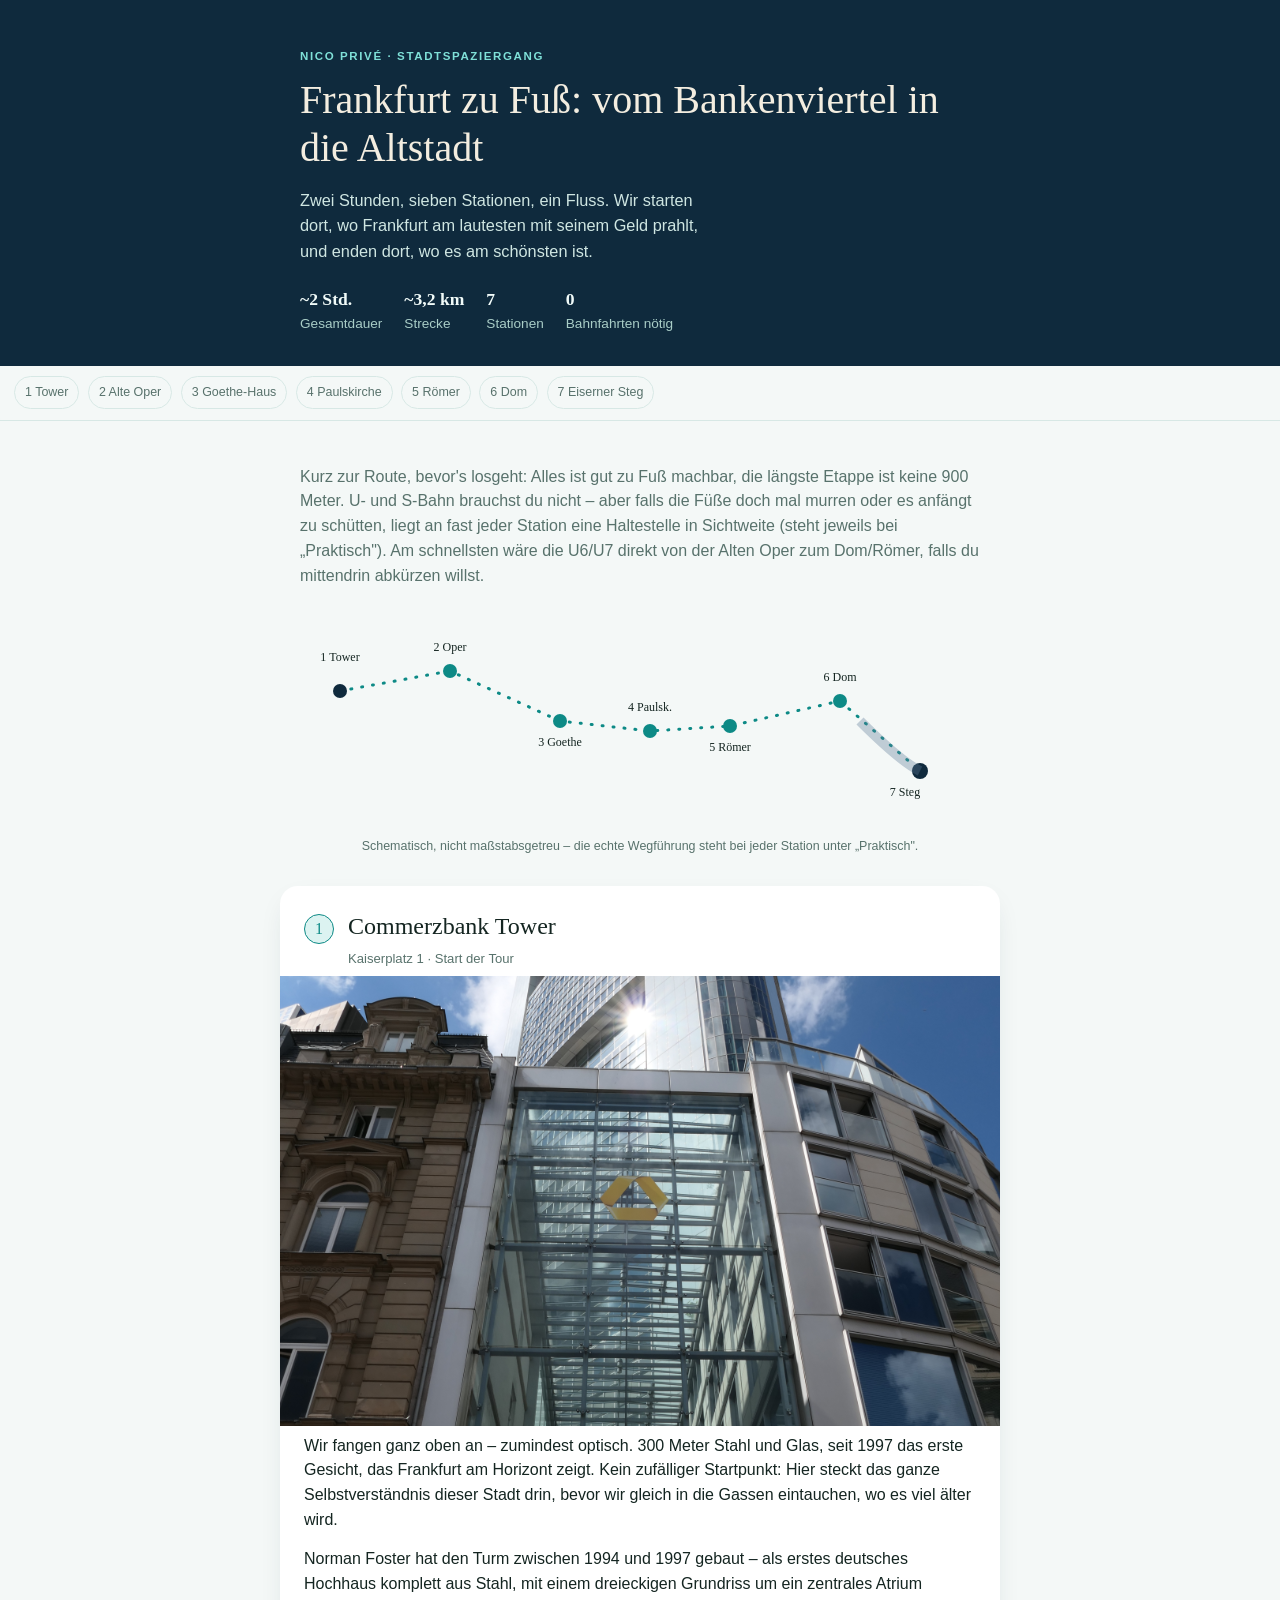
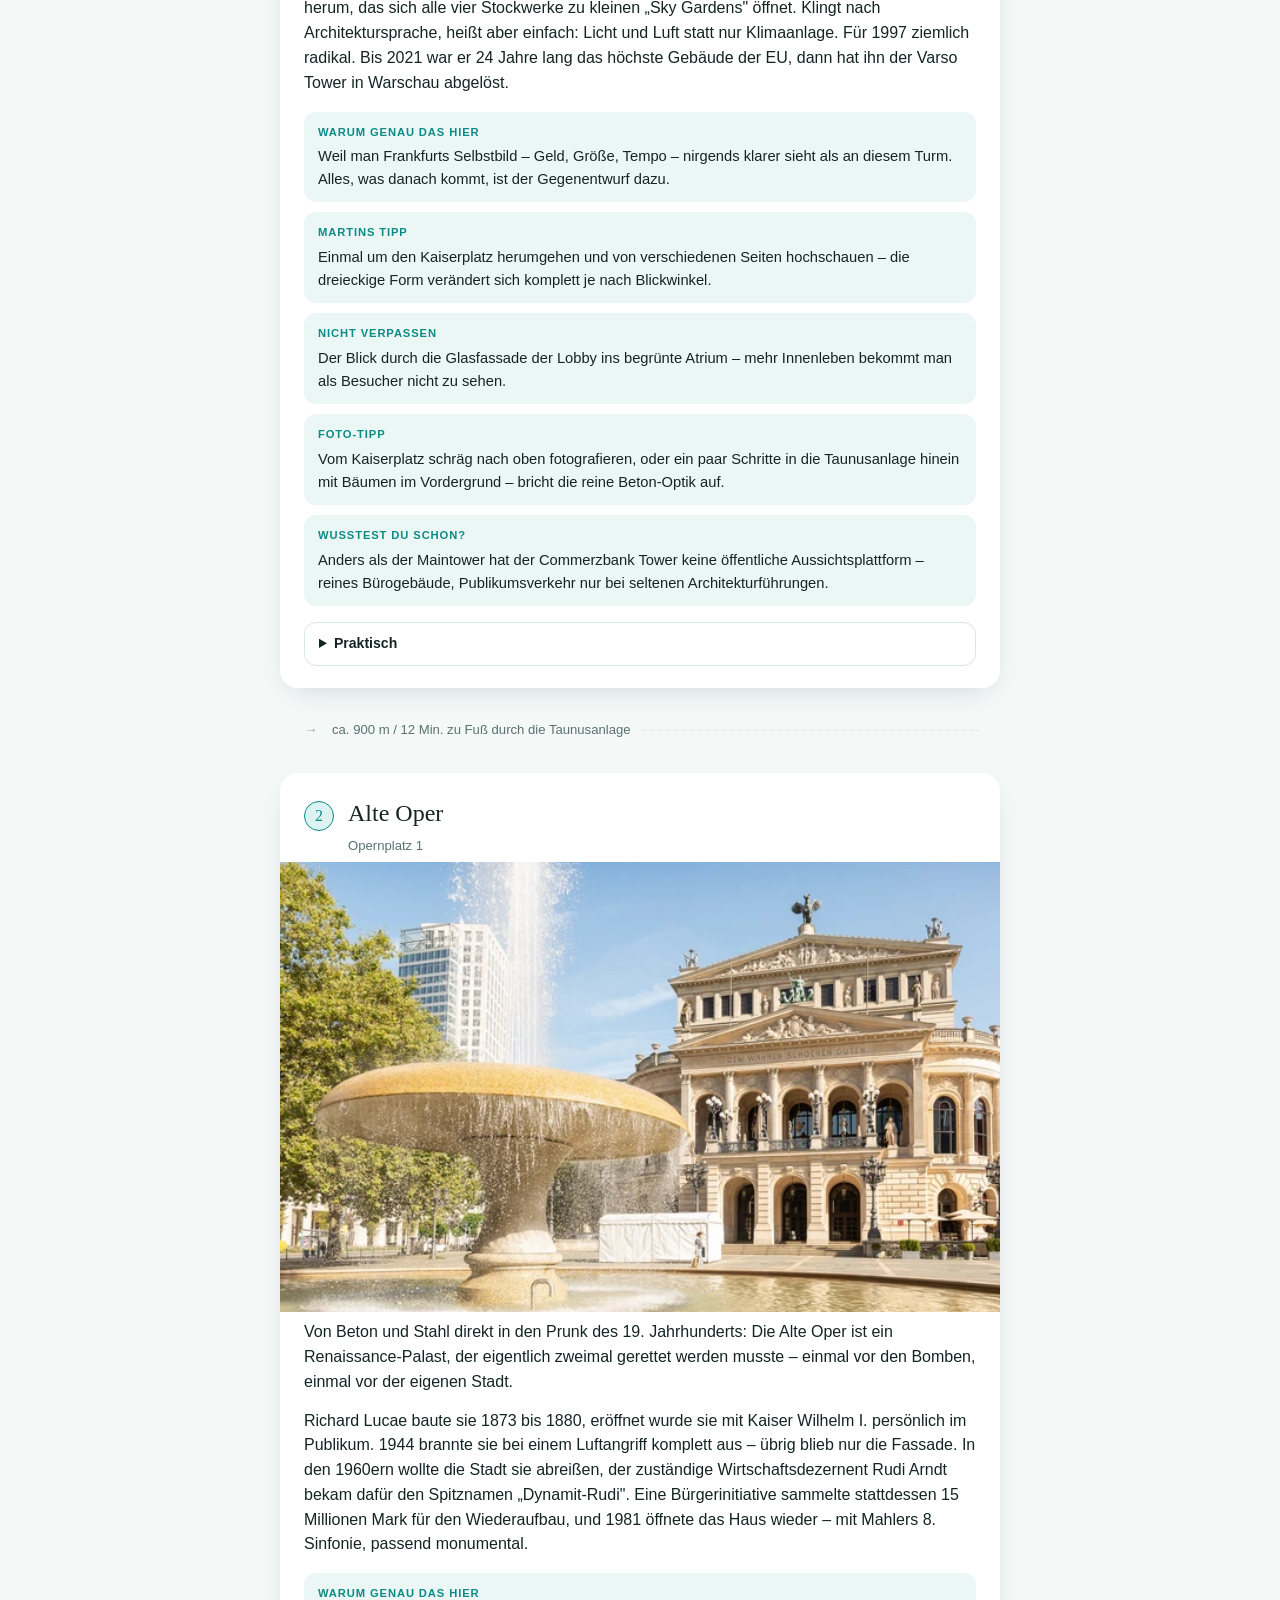
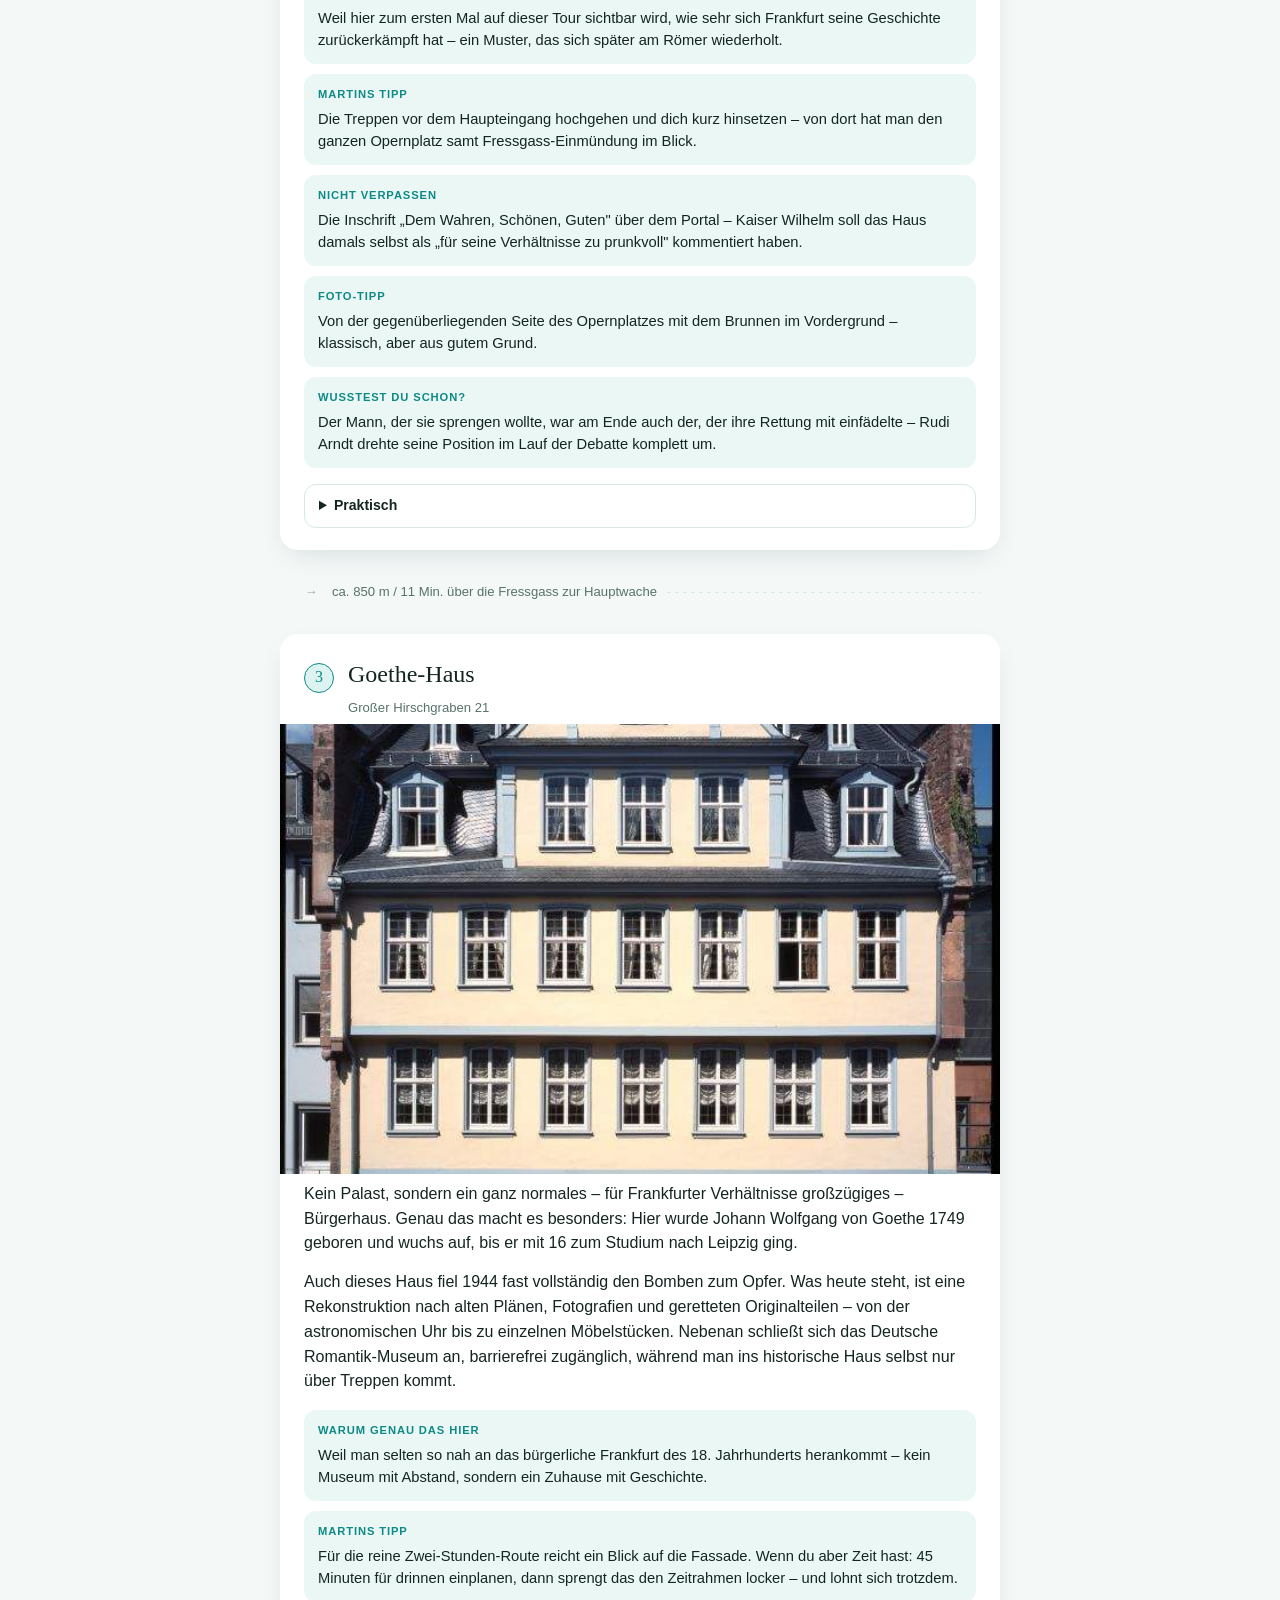
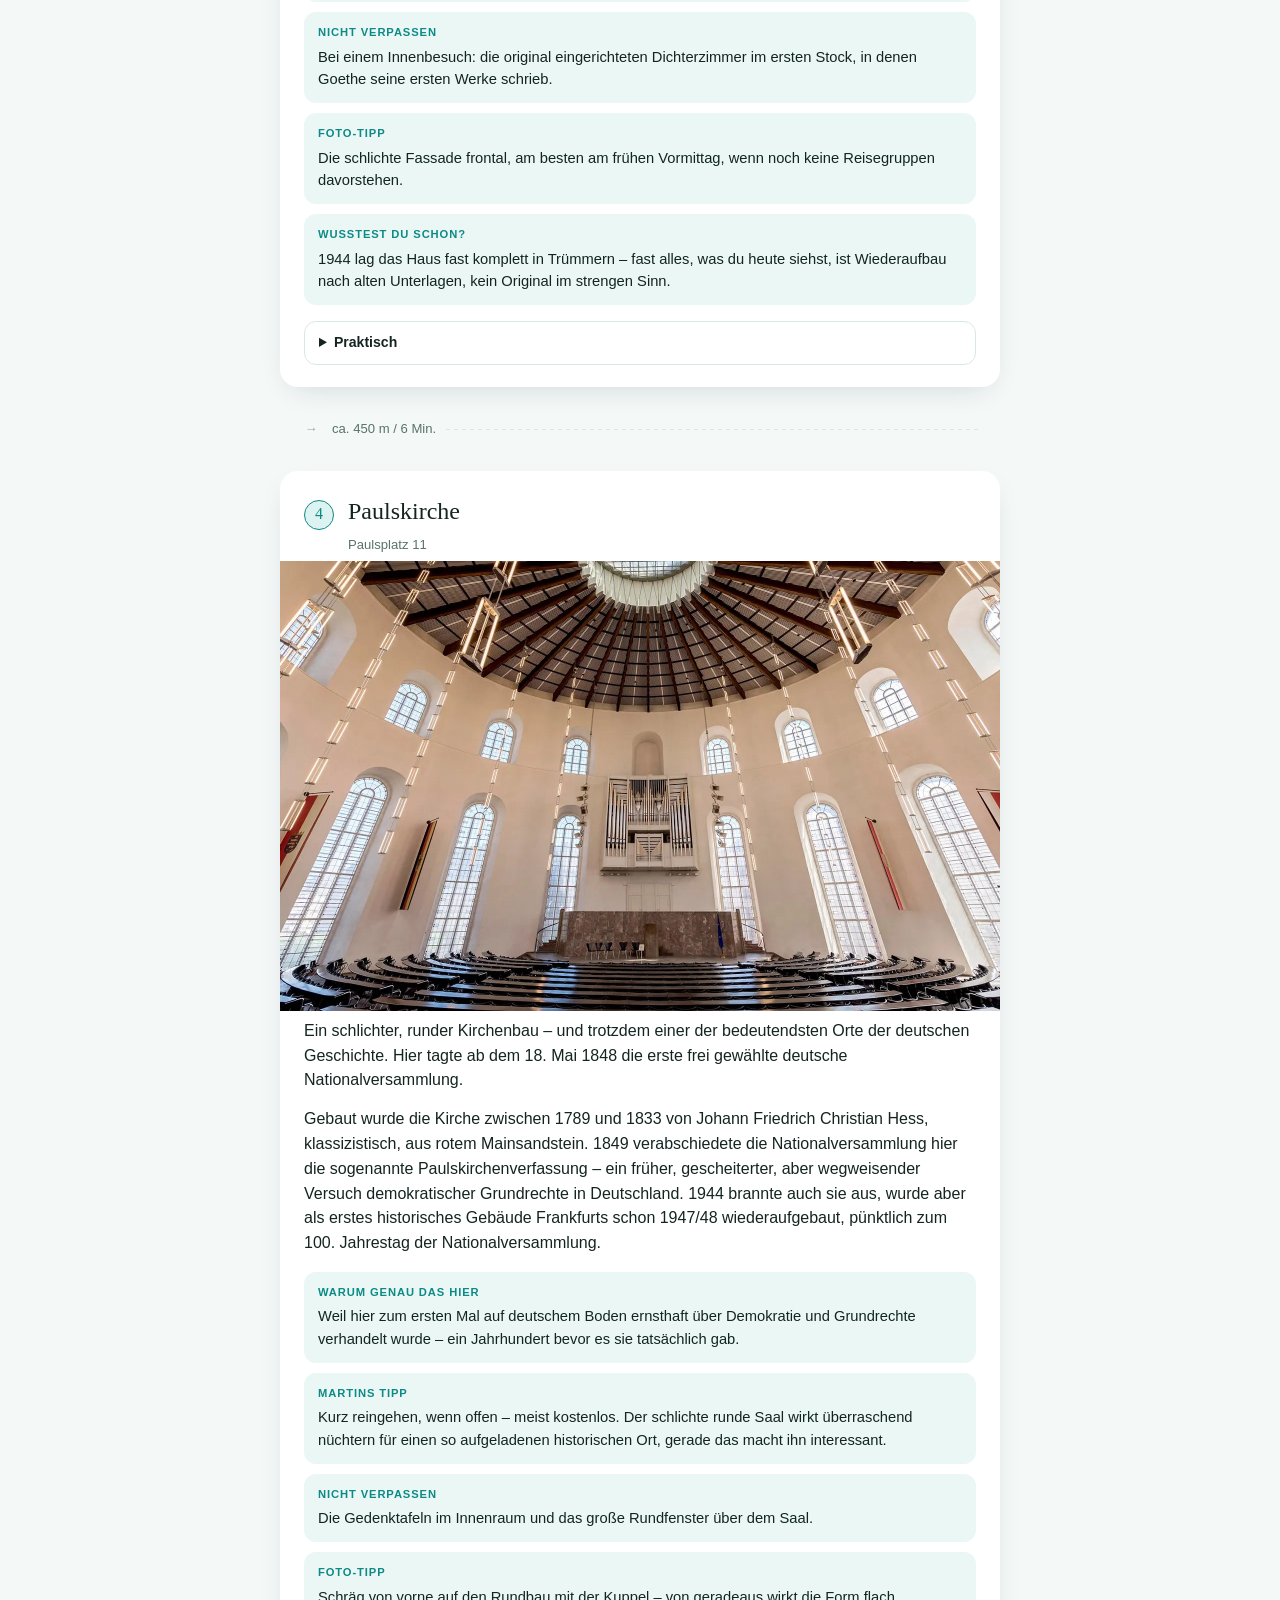
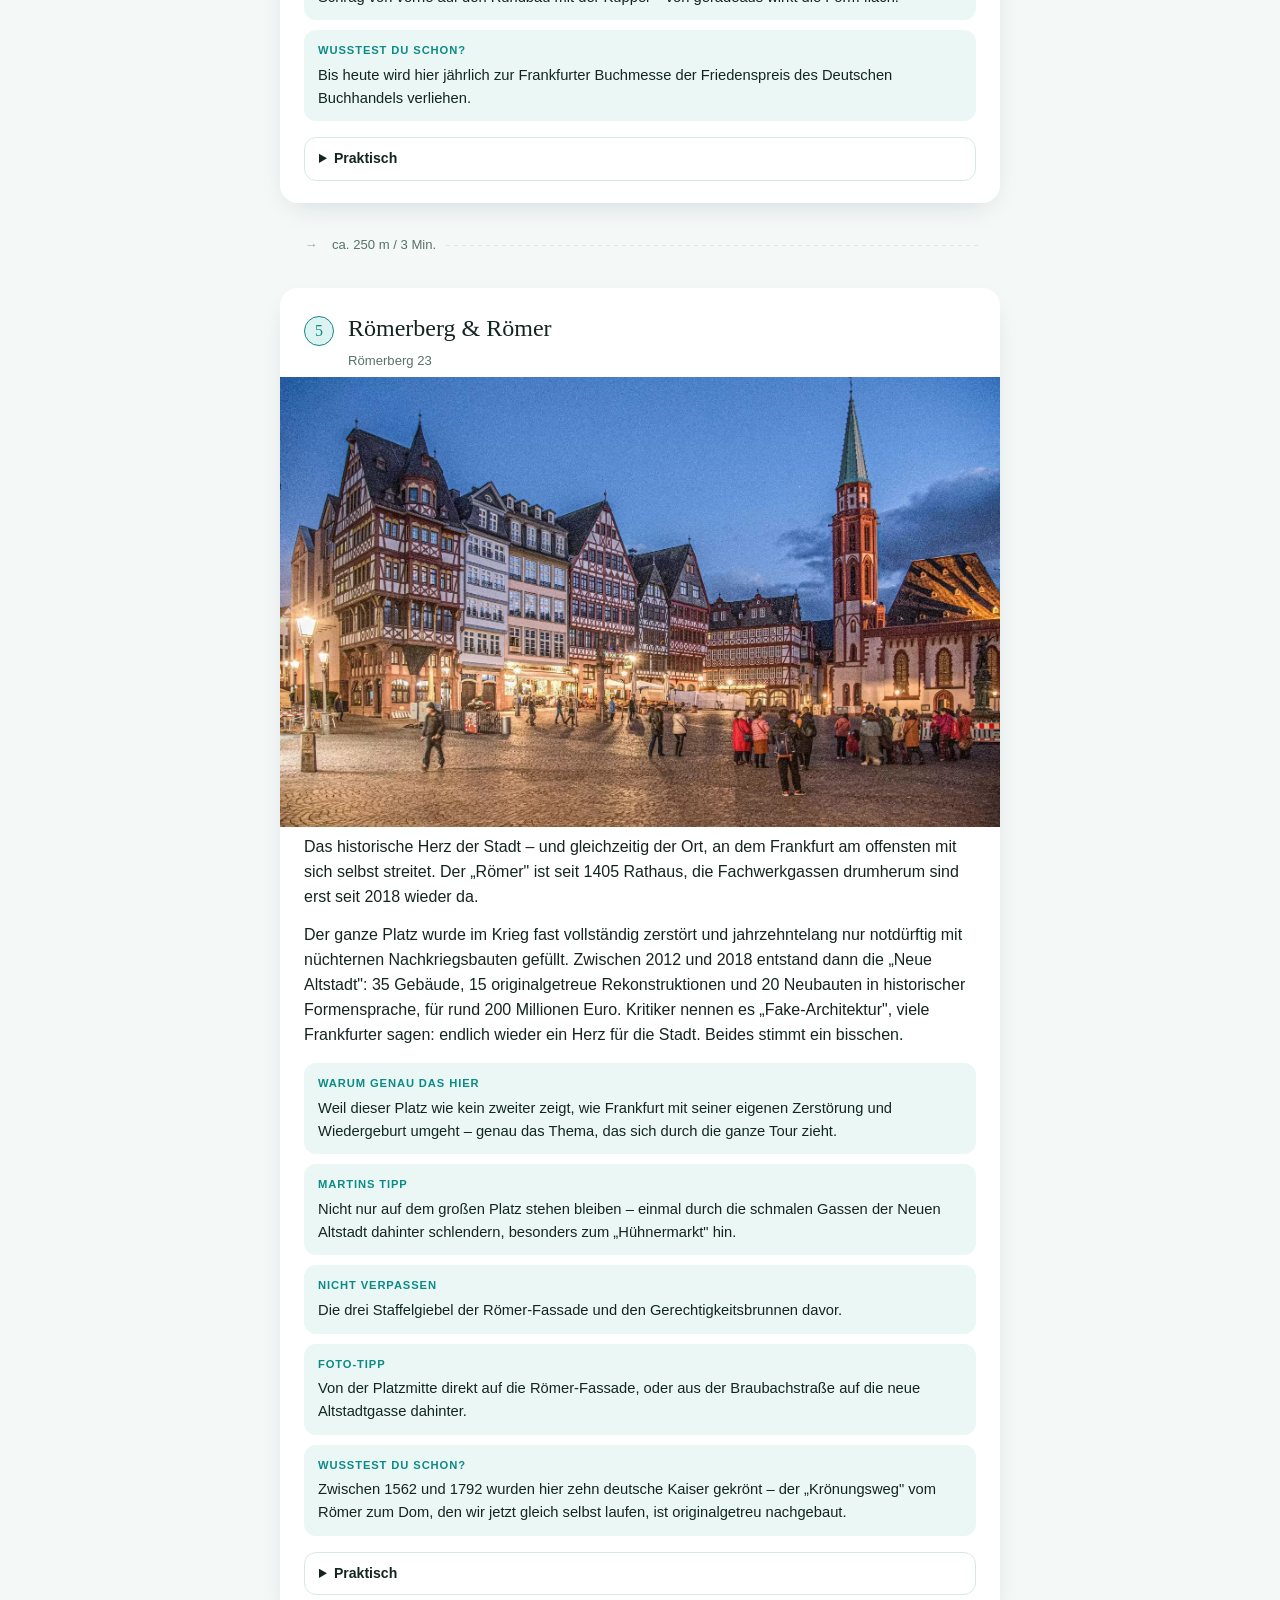
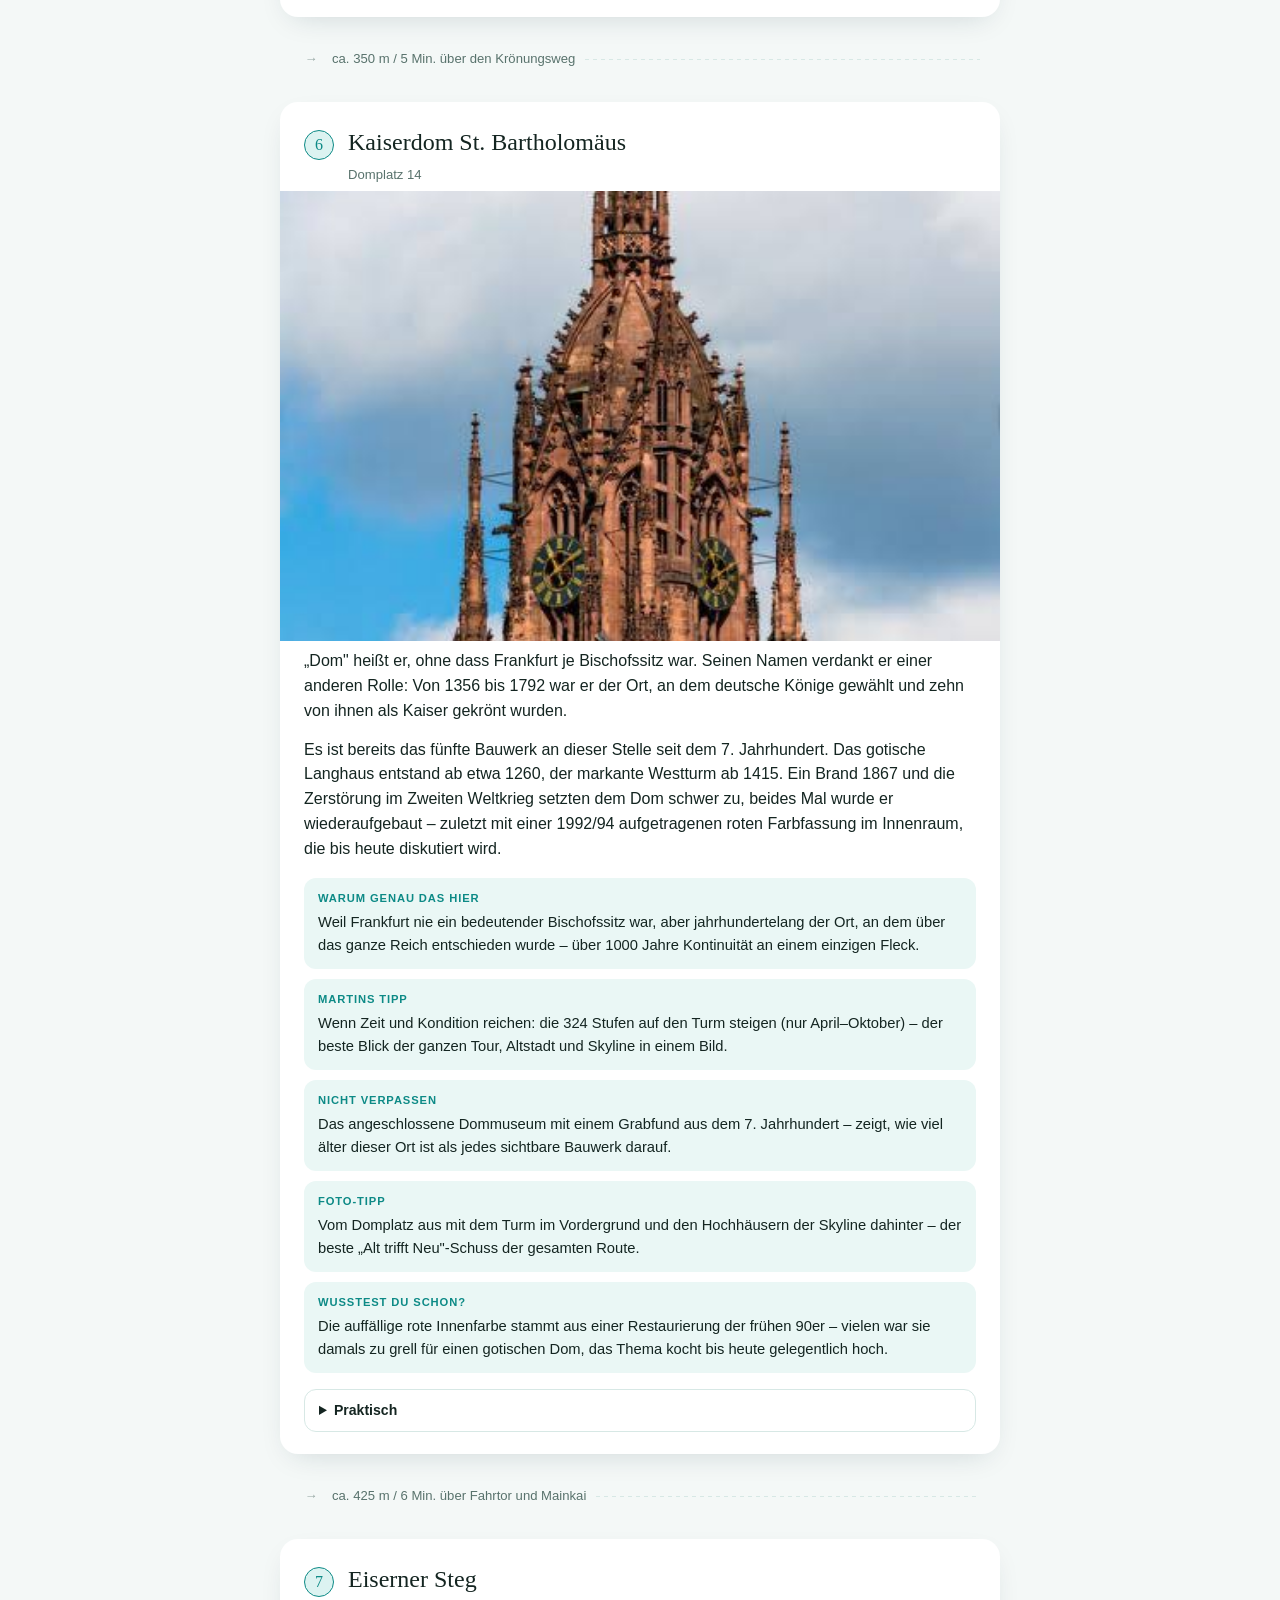
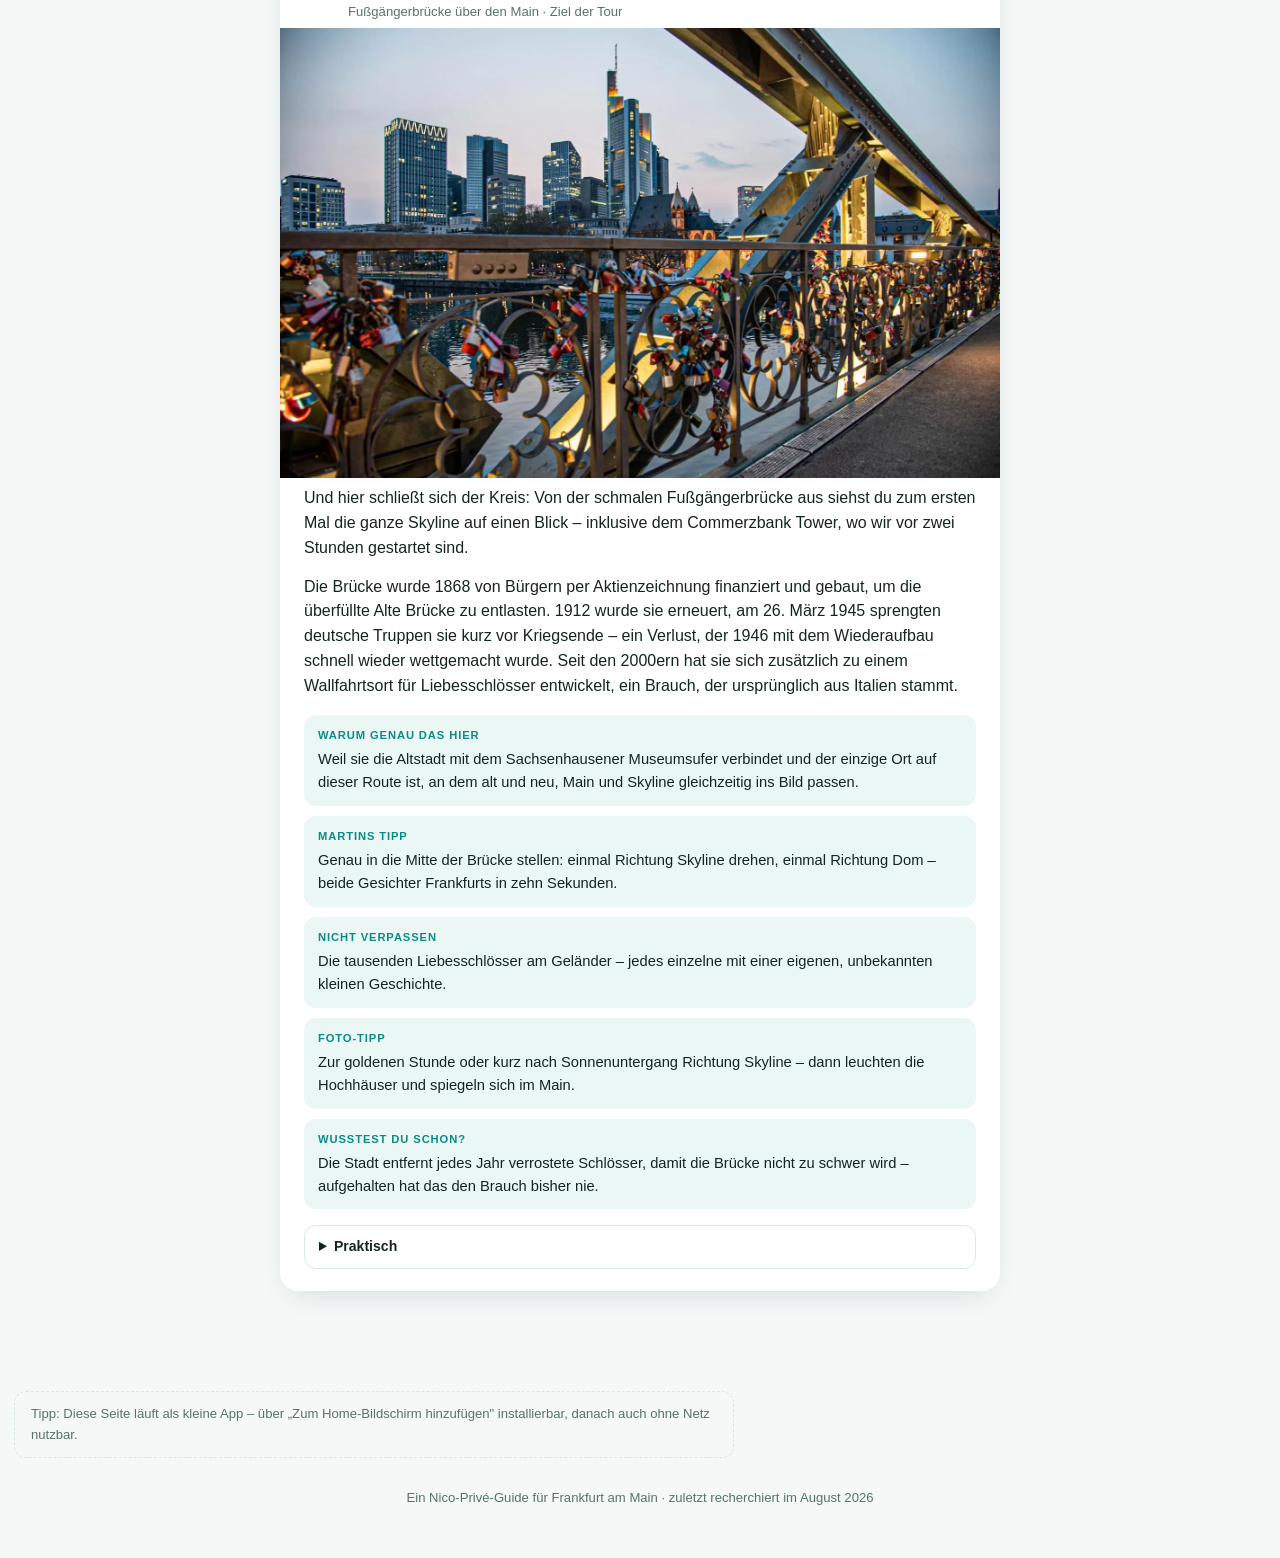
==== commit a629d53b: "added pictures for display added pictures" ====
--- a/index.html
+++ b/index.html
@@ -5,7 +5,7 @@
 <meta name="viewport" content="width=device-width, initial-scale=1, viewport-fit=cover">
 <title>Frankfurt zu Fuß – Bankenviertel & Altstadt</title>
 <meta name="description" content="Ein zweistündiger Spaziergang vom Commerzbank Tower zum Eisernen Steg, mit Geschichten zu jeder Station.">
-<meta name="theme-color" content="#121826">
+<meta name="theme-color" content="#0f2a3d">
 <link rel="manifest" href="manifest.json">
 <link rel="icon" href="icons/icon-192.png">
 <link rel="apple-touch-icon" href="icons/icon-192.png">
@@ -13,30 +13,30 @@
 <meta name="apple-mobile-web-app-status-bar-style" content="black-translucent">
 <style>
   :root {
-    --bg: #f7f3ec;
+    --bg: #f4f8f7;
     --bg-elevated: #ffffff;
-    --text: #201c17;
-    --text-muted: #6a6259;
-    --accent: #a8462f;
-    --accent-soft: #f1ded6;
-    --line: #ded4c5;
-    --navy: #121826;
-    --tag-bg: #eee6d8;
-    --shadow: 0 10px 30px -12px rgba(30, 20, 10, 0.25);
+    --text: #142521;
+    --text-muted: #58726c;
+    --accent: #0d8a86;
+    --accent-soft: #dcf3f1;
+    --line: #d7e8e5;
+    --navy: #0f2a3d;
+    --tag-bg: #eaf7f5;
+    --shadow: 0 10px 30px -12px rgba(15, 42, 61, 0.18);
     --serif: Georgia, "Iowan Old Style", "Palatino Linotype", "Times New Roman", serif;
     --sans: -apple-system, BlinkMacSystemFont, "Segoe UI", Roboto, Helvetica, Arial, sans-serif;
   }
   @media (prefers-color-scheme: dark) {
     :root {
-      --bg: #14120f;
-      --bg-elevated: #1e1b17;
-      --text: #f1ece2;
-      --text-muted: #a89f92;
-      --accent: #e2795a;
-      --accent-soft: #3a241d;
-      --line: #33302a;
-      --navy: #0b0e16;
-      --tag-bg: #2a251d;
+      --bg: #0c1917;
+      --bg-elevated: #122624;
+      --text: #eaf6f4;
+      --text-muted: #8fada7;
+      --accent: #3fd6cd;
+      --accent-soft: #113330;
+      --line: #1e3532;
+      --navy: #081b26;
+      --tag-bg: #102b28;
       --shadow: 0 10px 30px -12px rgba(0, 0, 0, 0.6);
     }
   }
@@ -66,7 +66,7 @@
     text-transform: uppercase;
     letter-spacing: 0.14em;
     font-size: 0.72rem;
-    color: #c9a48f;
+    color: #7fe0d8;
     font-weight: 600;
   }
   header.hero h1 {
@@ -77,7 +77,7 @@
     margin: 10px 0 14px;
   }
   header.hero p.lead {
-    color: #d8d2c4;
+    color: #cfe6e2;
     font-size: 1.02rem;
     max-width: 46ch;
   }
@@ -87,9 +87,9 @@
     gap: 10px 22px;
     margin-top: 22px;
     font-size: 0.85rem;
-    color: #cfc7b6;
-  }
-  .stat-row strong { color: #f3ede0; display: block; font-family: var(--serif); font-size: 1.1rem; }
+    color: #a9cdc7;
+  }
+  .stat-row strong { color: #f1fbf9; display: block; font-family: var(--serif); font-size: 1.1rem; }
 
   nav.jumpbar {
     position: sticky;
@@ -168,6 +168,13 @@
   .stop-body { padding: 8px 24px 22px 24px; }
   .stop-body p { margin: 0 0 14px; }
   .stop-body p:last-child { margin-bottom: 0; }
+
+  .stop-photo {
+    width: 100%;
+    aspect-ratio: 16 / 10;
+    object-fit: cover;
+    display: block;
+  }
 
   .tag-grid { display: grid; gap: 10px; margin-top: 16px; }
   .tag-box {
@@ -279,6 +286,7 @@
   <article class="stop" id="s1">
     <div class="stop-head"><span class="stop-num">1</span><h2>Commerzbank Tower</h2></div>
     <div class="stop-meta">Kaiserplatz 1 · Start der Tour</div>
+    <img class="stop-photo" src="images/01-commerzbank-tower.jpg" alt="Commerzbank Tower Frankfurt" loading="lazy" onerror="this.style.display='none'">
     <div class="stop-body">
       <p>Wir fangen ganz oben an – zumindest optisch. 300 Meter Stahl und Glas, seit 1997 das erste Gesicht, das Frankfurt am Horizont zeigt. Kein zufälliger Startpunkt: Hier steckt das ganze Selbstverständnis dieser Stadt drin, bevor wir gleich in die Gassen eintauchen, wo es viel älter wird.</p>
       <p>Norman Foster hat den Turm zwischen 1994 und 1997 gebaut – als erstes deutsches Hochhaus komplett aus Stahl, mit einem dreieckigen Grundriss um ein zentrales Atrium herum, das sich alle vier Stockwerke zu kleinen „Sky Gardens" öffnet. Klingt nach Architektursprache, heißt aber einfach: Licht und Luft statt nur Klimaanlage. Für 1997 ziemlich radikal. Bis 2021 war er 24 Jahre lang das höchste Gebäude der EU, dann hat ihn der Varso Tower in Warschau abgelöst.</p>
@@ -304,6 +312,7 @@
   <article class="stop" id="s2">
     <div class="stop-head"><span class="stop-num">2</span><h2>Alte Oper</h2></div>
     <div class="stop-meta">Opernplatz 1</div>
+    <img class="stop-photo" src="images/02-alte-oper.jpg" alt="Alte Oper Frankfurt" loading="lazy" onerror="this.style.display='none'">
     <div class="stop-body">
       <p>Von Beton und Stahl direkt in den Prunk des 19. Jahrhunderts: Die Alte Oper ist ein Renaissance-Palast, der eigentlich zweimal gerettet werden musste – einmal vor den Bomben, einmal vor der eigenen Stadt.</p>
       <p>Richard Lucae baute sie 1873 bis 1880, eröffnet wurde sie mit Kaiser Wilhelm I. persönlich im Publikum. 1944 brannte sie bei einem Luftangriff komplett aus – übrig blieb nur die Fassade. In den 1960ern wollte die Stadt sie abreißen, der zuständige Wirtschaftsdezernent Rudi Arndt bekam dafür den Spitznamen „Dynamit-Rudi". Eine Bürgerinitiative sammelte stattdessen 15 Millionen Mark für den Wiederaufbau, und 1981 öffnete das Haus wieder – mit Mahlers 8. Sinfonie, passend monumental.</p>
@@ -329,6 +338,7 @@
   <article class="stop" id="s3">
     <div class="stop-head"><span class="stop-num">3</span><h2>Goethe-Haus</h2></div>
     <div class="stop-meta">Großer Hirschgraben 21</div>
+    <img class="stop-photo" src="images/03-goethe-haus.jpg" alt="Goethe-Haus Frankfurt" loading="lazy" onerror="this.style.display='none'">
     <div class="stop-body">
       <p>Kein Palast, sondern ein ganz normales – für Frankfurter Verhältnisse großzügiges – Bürgerhaus. Genau das macht es besonders: Hier wurde Johann Wolfgang von Goethe 1749 geboren und wuchs auf, bis er mit 16 zum Studium nach Leipzig ging.</p>
       <p>Auch dieses Haus fiel 1944 fast vollständig den Bomben zum Opfer. Was heute steht, ist eine Rekonstruktion nach alten Plänen, Fotografien und geretteten Originalteilen – von der astronomischen Uhr bis zu einzelnen Möbelstücken. Nebenan schließt sich das Deutsche Romantik-Museum an, barrierefrei zugänglich, während man ins historische Haus selbst nur über Treppen kommt.</p>
@@ -354,6 +364,7 @@
   <article class="stop" id="s4">
     <div class="stop-head"><span class="stop-num">4</span><h2>Paulskirche</h2></div>
     <div class="stop-meta">Paulsplatz 11</div>
+    <img class="stop-photo" src="images/04-paulskirche.jpg" alt="Paulskirche Frankfurt" loading="lazy" onerror="this.style.display='none'">
     <div class="stop-body">
       <p>Ein schlichter, runder Kirchenbau – und trotzdem einer der bedeutendsten Orte der deutschen Geschichte. Hier tagte ab dem 18. Mai 1848 die erste frei gewählte deutsche Nationalversammlung.</p>
       <p>Gebaut wurde die Kirche zwischen 1789 und 1833 von Johann Friedrich Christian Hess, klassizistisch, aus rotem Mainsandstein. 1849 verabschiedete die Nationalversammlung hier die sogenannte Paulskirchenverfassung – ein früher, gescheiterter, aber wegweisender Versuch demokratischer Grundrechte in Deutschland. 1944 brannte auch sie aus, wurde aber als erstes historisches Gebäude Frankfurts schon 1947/48 wiederaufgebaut, pünktlich zum 100. Jahrestag der Nationalversammlung.</p>
@@ -379,6 +390,7 @@
   <article class="stop" id="s5">
     <div class="stop-head"><span class="stop-num">5</span><h2>Römerberg & Römer</h2></div>
     <div class="stop-meta">Römerberg 23</div>
+    <img class="stop-photo" src="images/05-roemerberg.jpg" alt="Römerberg und Römer Frankfurt" loading="lazy" onerror="this.style.display='none'">
     <div class="stop-body">
       <p>Das historische Herz der Stadt – und gleichzeitig der Ort, an dem Frankfurt am offensten mit sich selbst streitet. Der „Römer" ist seit 1405 Rathaus, die Fachwerkgassen drumherum sind erst seit 2018 wieder da.</p>
       <p>Der ganze Platz wurde im Krieg fast vollständig zerstört und jahrzehntelang nur notdürftig mit nüchternen Nachkriegsbauten gefüllt. Zwischen 2012 und 2018 entstand dann die „Neue Altstadt": 35 Gebäude, 15 originalgetreue Rekonstruktionen und 20 Neubauten in historischer Formensprache, für rund 200 Millionen Euro. Kritiker nennen es „Fake-Architektur", viele Frankfurter sagen: endlich wieder ein Herz für die Stadt. Beides stimmt ein bisschen.</p>
@@ -404,6 +416,7 @@
   <article class="stop" id="s6">
     <div class="stop-head"><span class="stop-num">6</span><h2>Kaiserdom St. Bartholomäus</h2></div>
     <div class="stop-meta">Domplatz 14</div>
+    <img class="stop-photo" src="images/06-kaiserdom.jpg" alt="Kaiserdom St. Bartholomäus Frankfurt" loading="lazy" onerror="this.style.display='none'">
     <div class="stop-body">
       <p>„Dom" heißt er, ohne dass Frankfurt je Bischofssitz war. Seinen Namen verdankt er einer anderen Rolle: Von 1356 bis 1792 war er der Ort, an dem deutsche Könige gewählt und zehn von ihnen als Kaiser gekrönt wurden.</p>
       <p>Es ist bereits das fünfte Bauwerk an dieser Stelle seit dem 7. Jahrhundert. Das gotische Langhaus entstand ab etwa 1260, der markante Westturm ab 1415. Ein Brand 1867 und die Zerstörung im Zweiten Weltkrieg setzten dem Dom schwer zu, beides Mal wurde er wiederaufgebaut – zuletzt mit einer 1992/94 aufgetragenen roten Farbfassung im Innenraum, die bis heute diskutiert wird.</p>
@@ -429,6 +442,7 @@
   <article class="stop" id="s7">
     <div class="stop-head"><span class="stop-num">7</span><h2>Eiserner Steg</h2></div>
     <div class="stop-meta">Fußgängerbrücke über den Main · Ziel der Tour</div>
+    <img class="stop-photo" src="images/07-eiserner-steg.jpg" alt="Eiserner Steg mit Skyline Frankfurt" loading="lazy" onerror="this.style.display='none'">
     <div class="stop-body">
       <p>Und hier schließt sich der Kreis: Von der schmalen Fußgängerbrücke aus siehst du zum ersten Mal die ganze Skyline auf einen Blick – inklusive dem Commerzbank Tower, wo wir vor zwei Stunden gestartet sind.</p>
       <p>Die Brücke wurde 1868 von Bürgern per Aktienzeichnung finanziert und gebaut, um die überfüllte Alte Brücke zu entlasten. 1912 wurde sie erneuert, am 26. März 1945 sprengten deutsche Truppen sie kurz vor Kriegsende – ein Verlust, der 1946 mit dem Wiederaufbau schnell wieder wettgemacht wurde. Seit den 2000ern hat sie sich zusätzlich zu einem Wallfahrtsort für Liebesschlösser entwickelt, ein Brauch, der ursprünglich aus Italien stammt.</p>
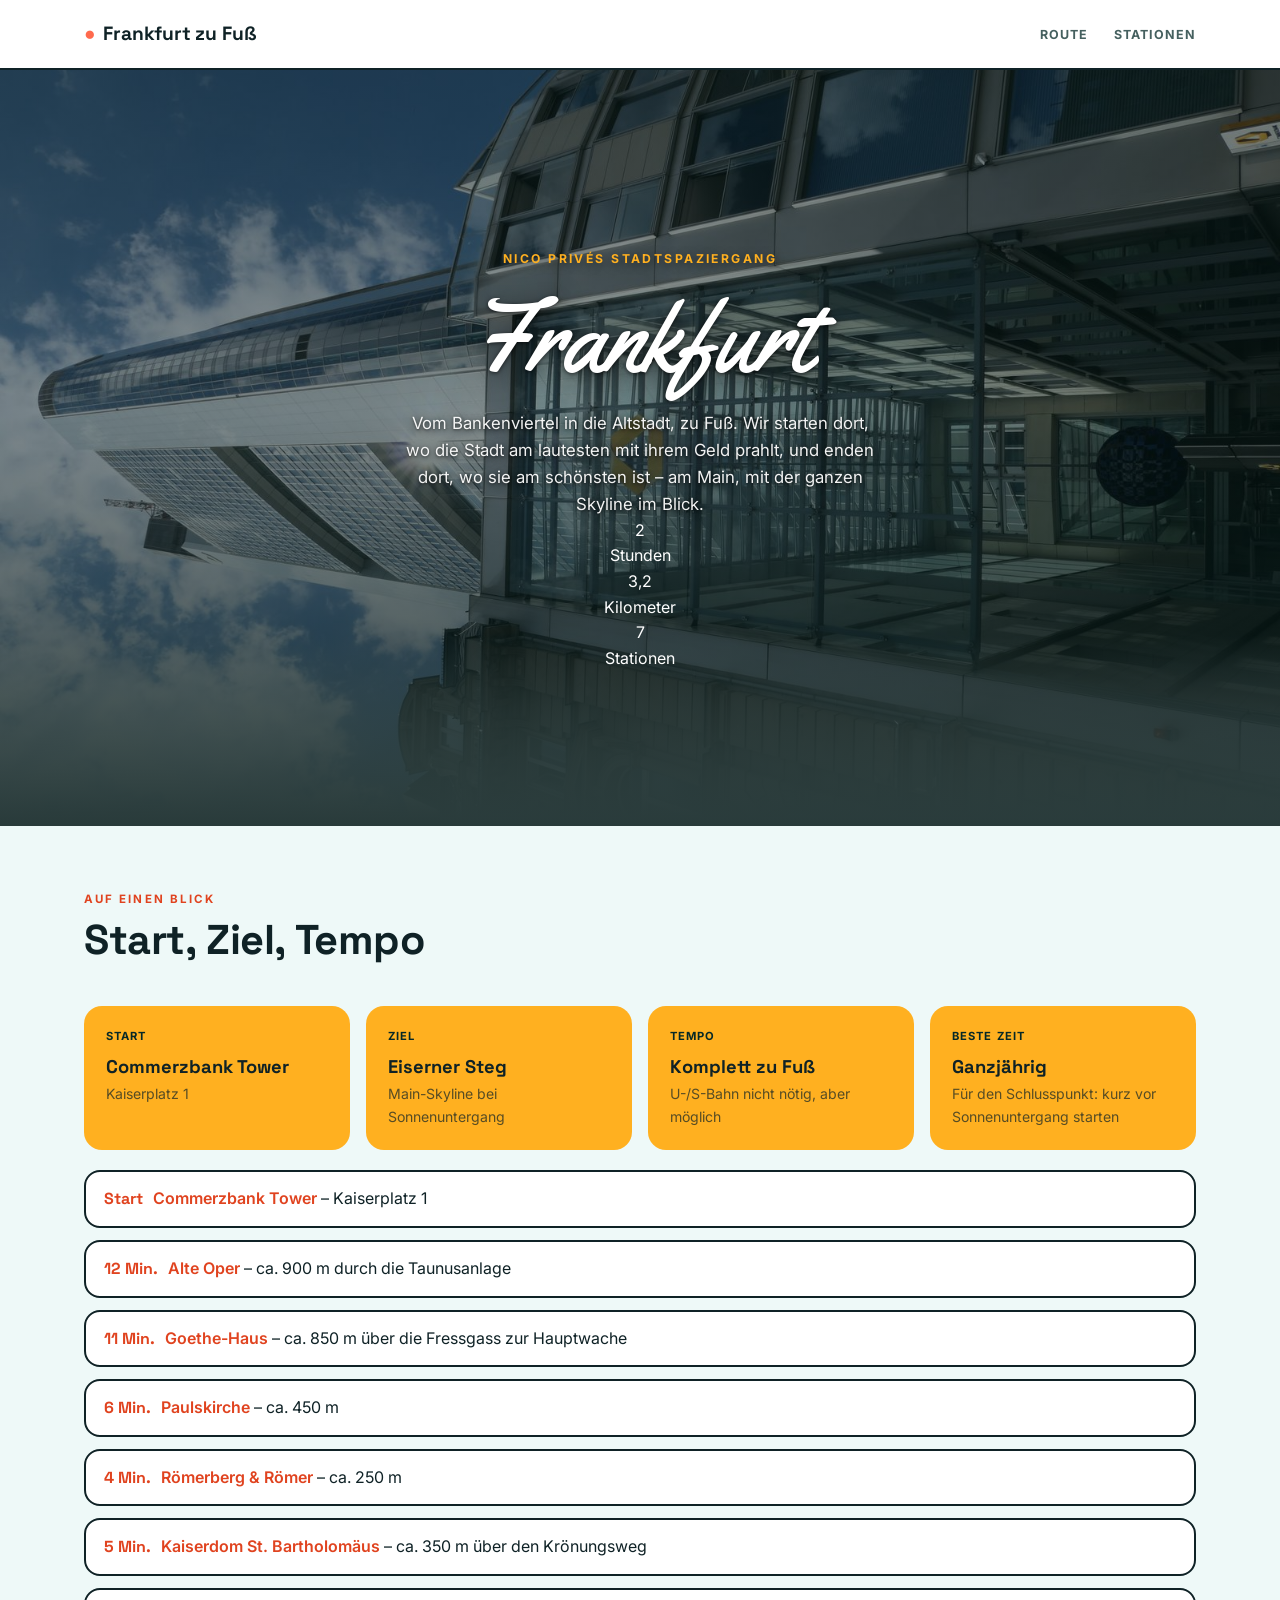
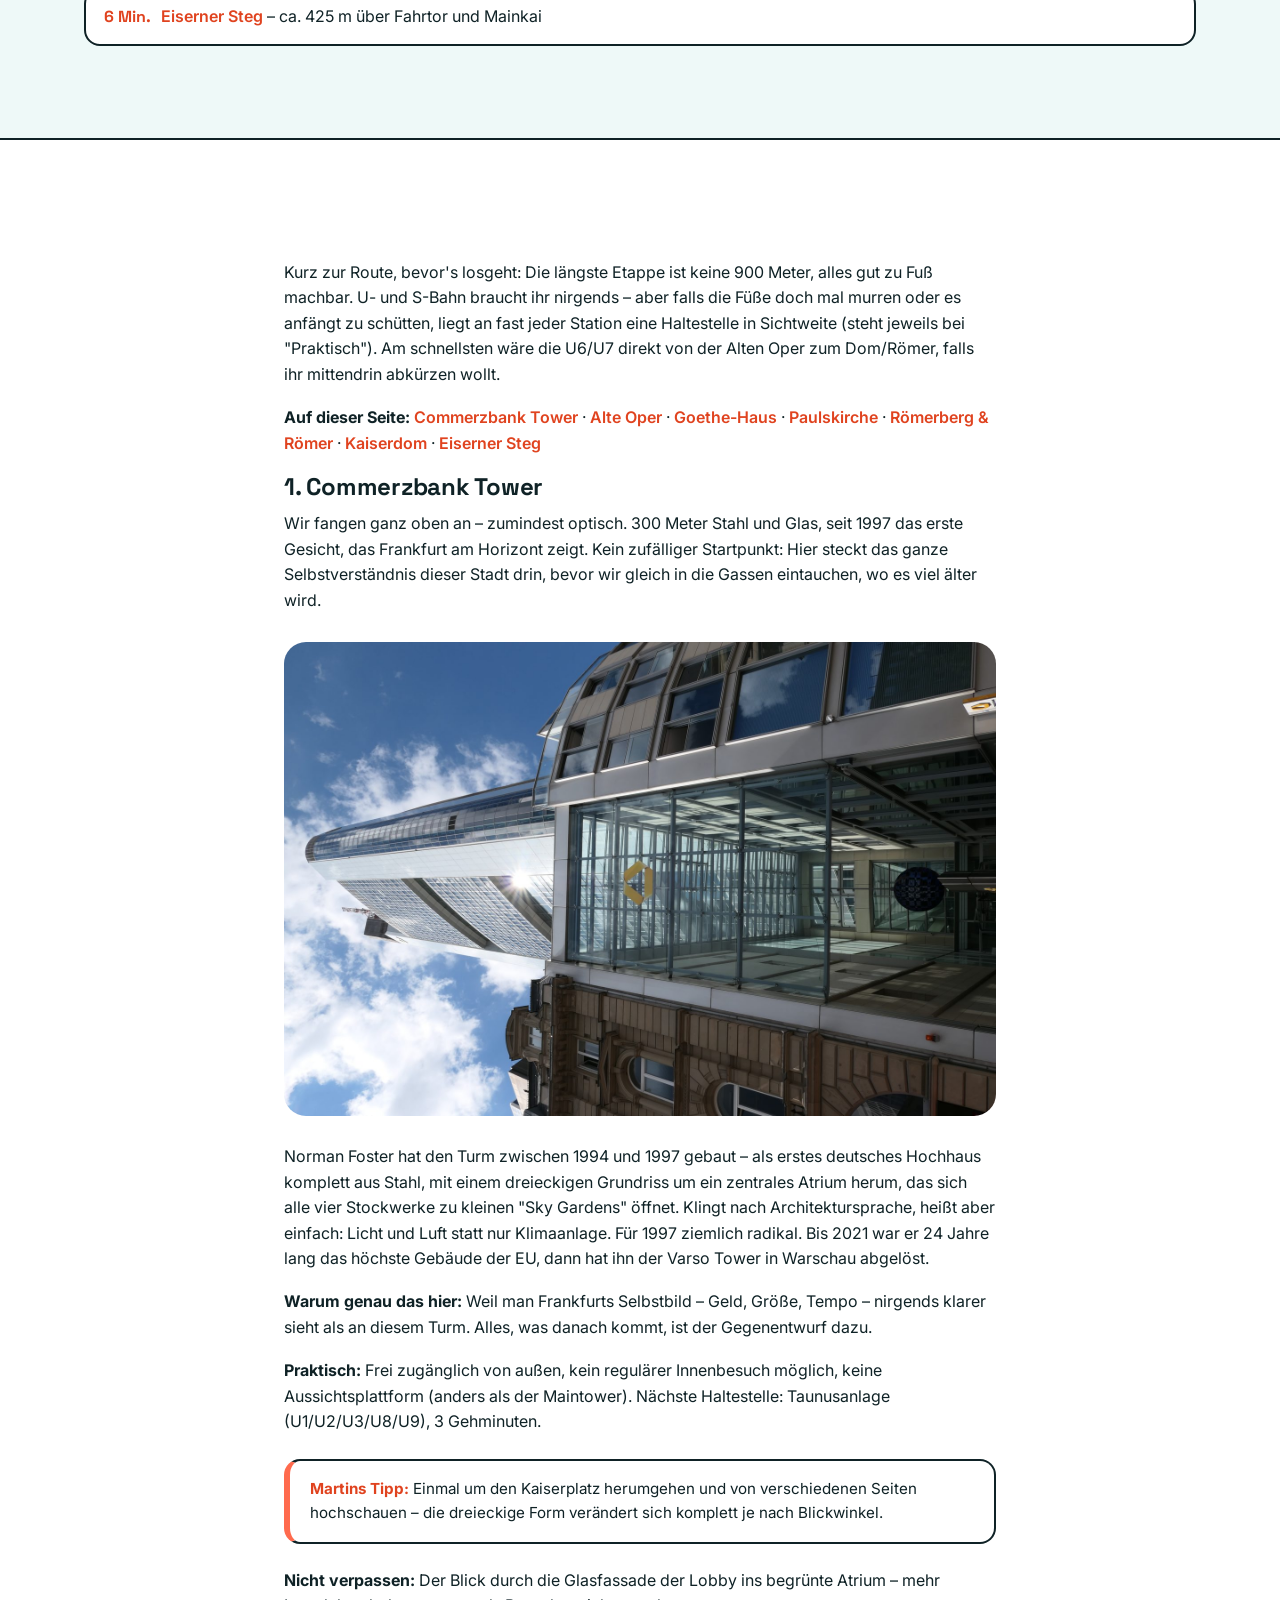
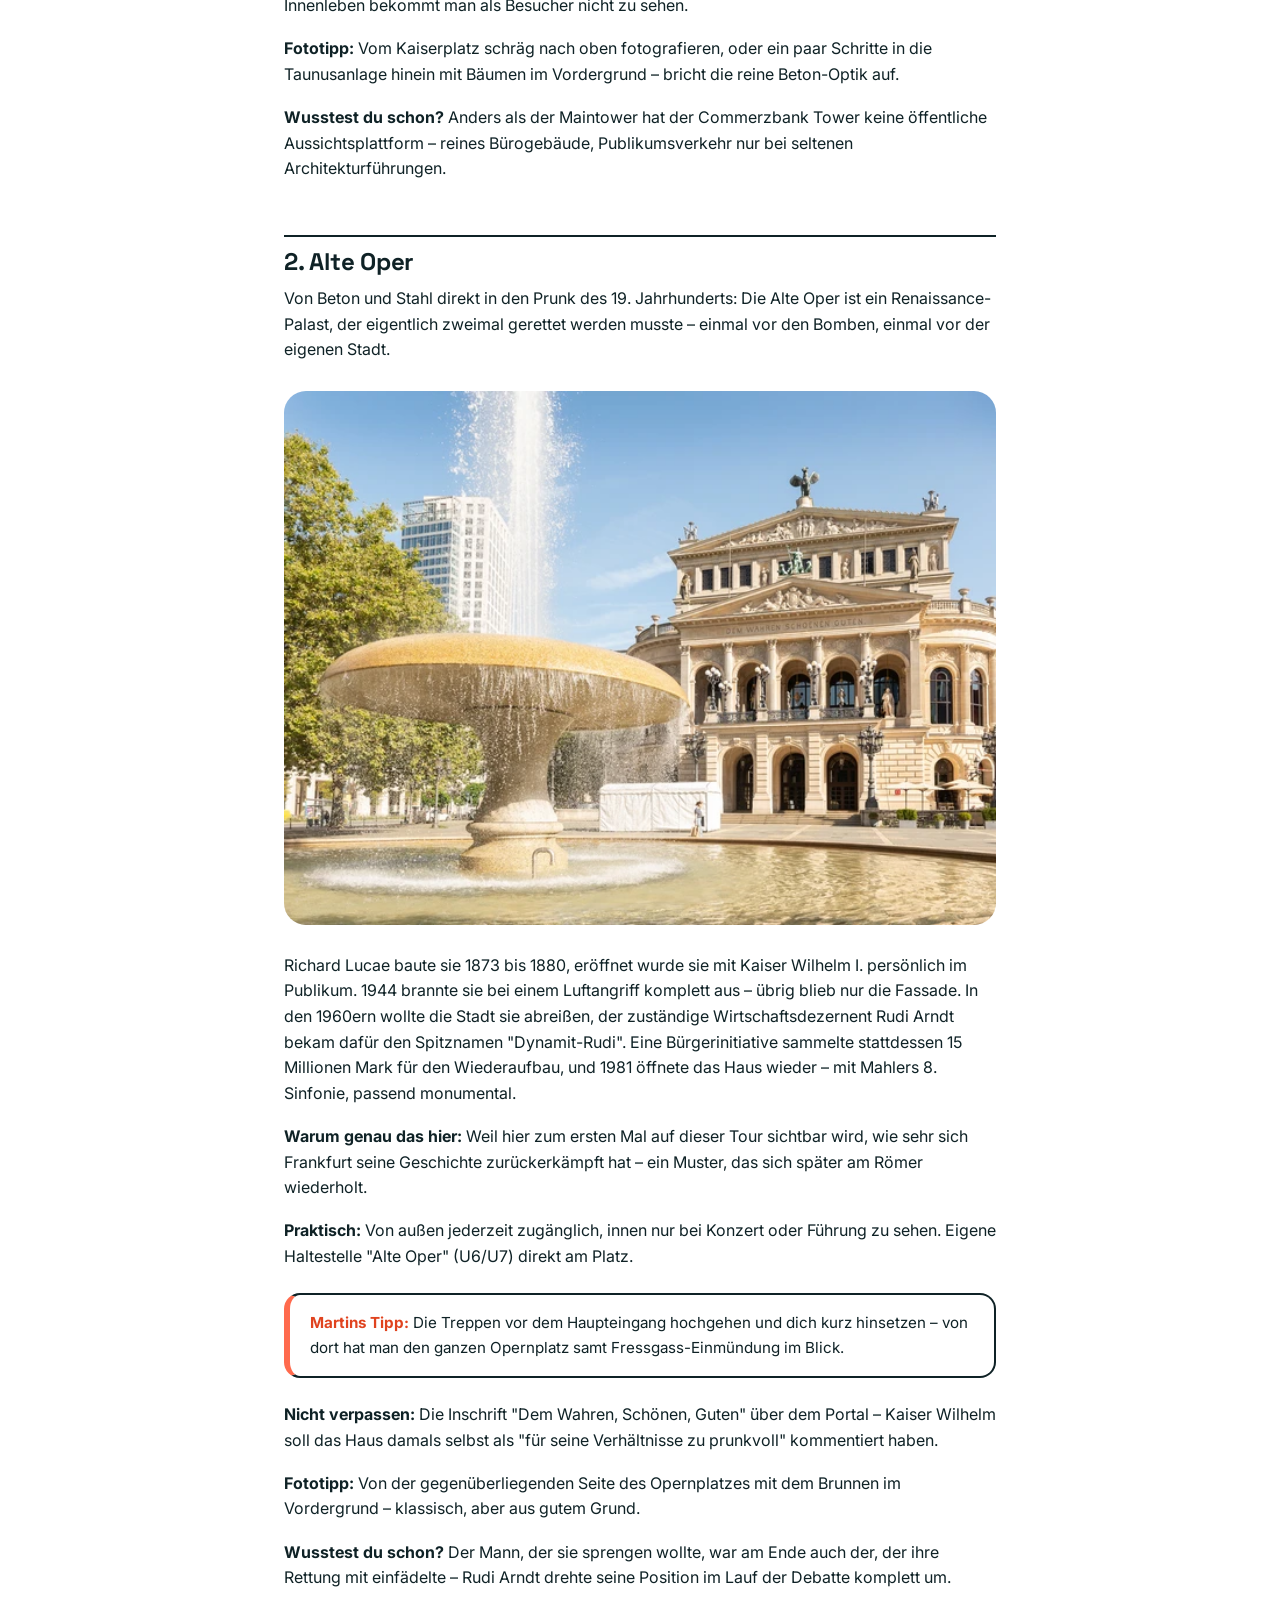
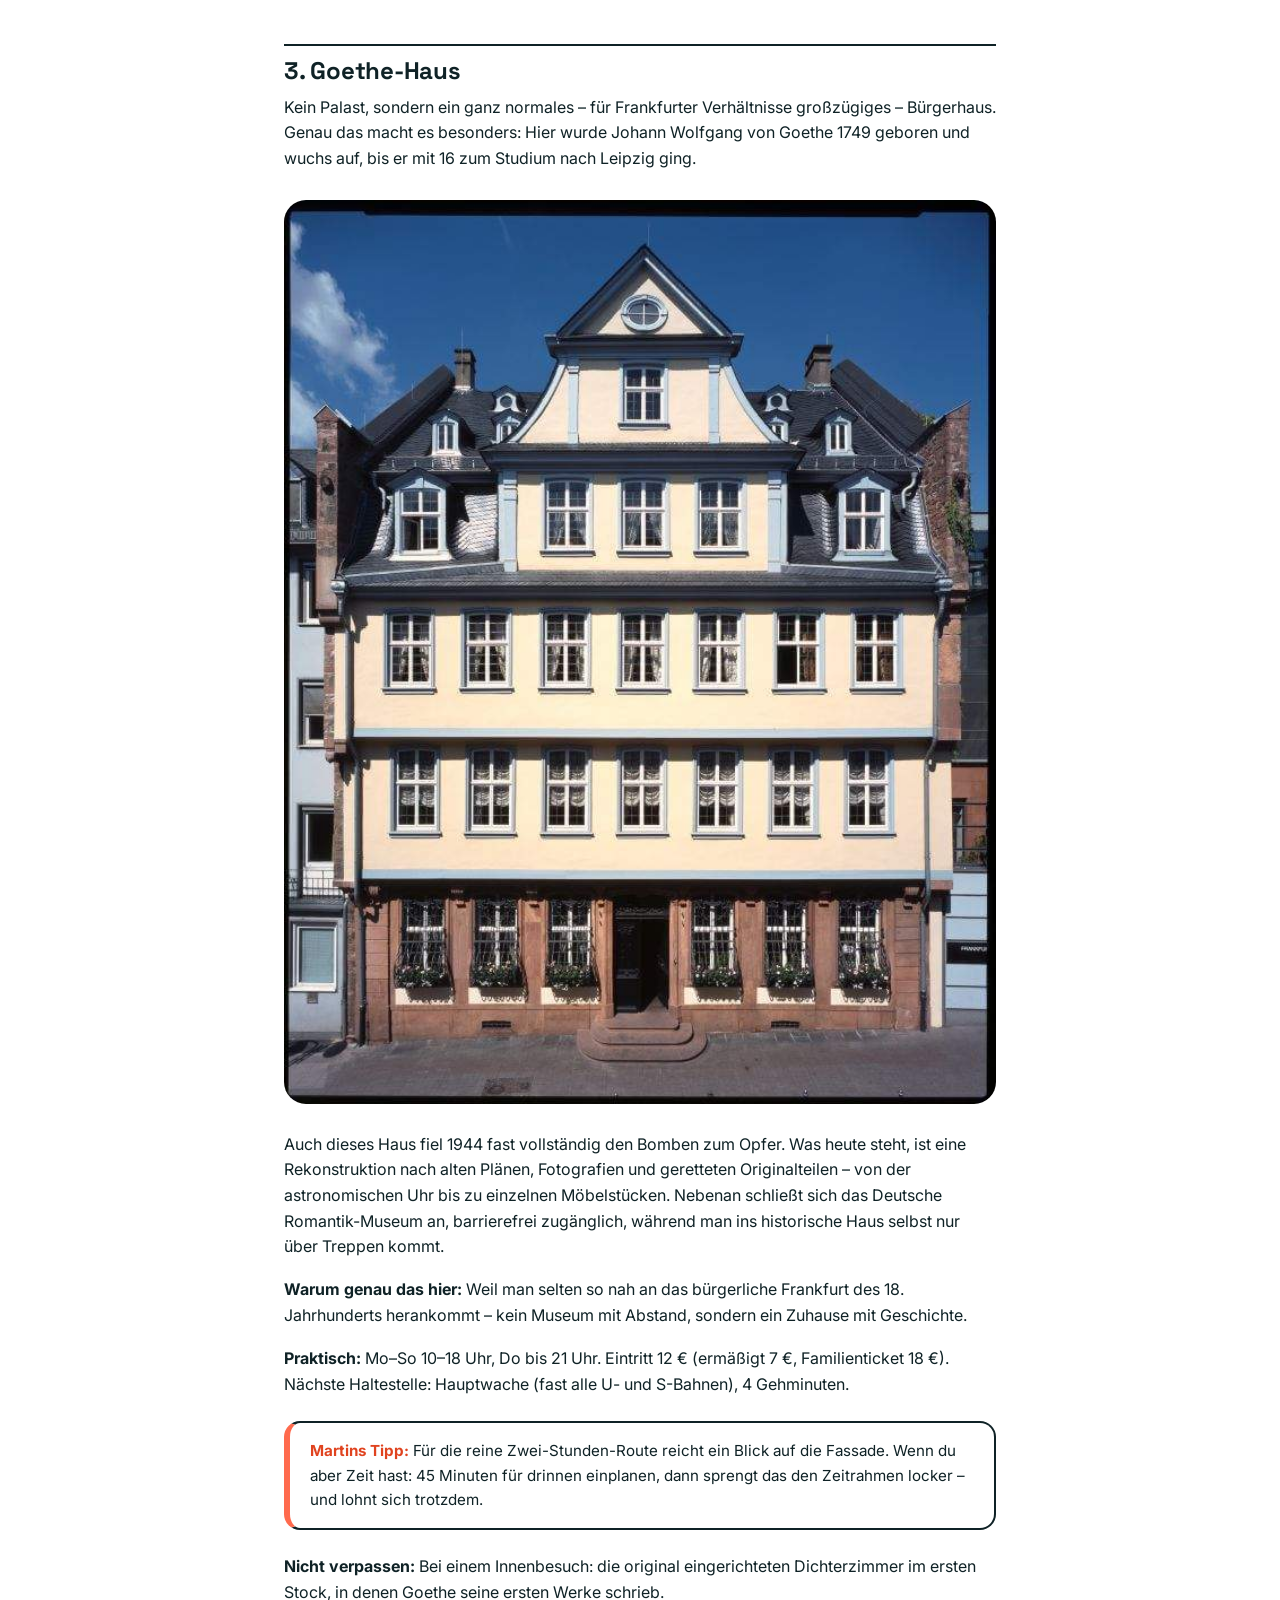
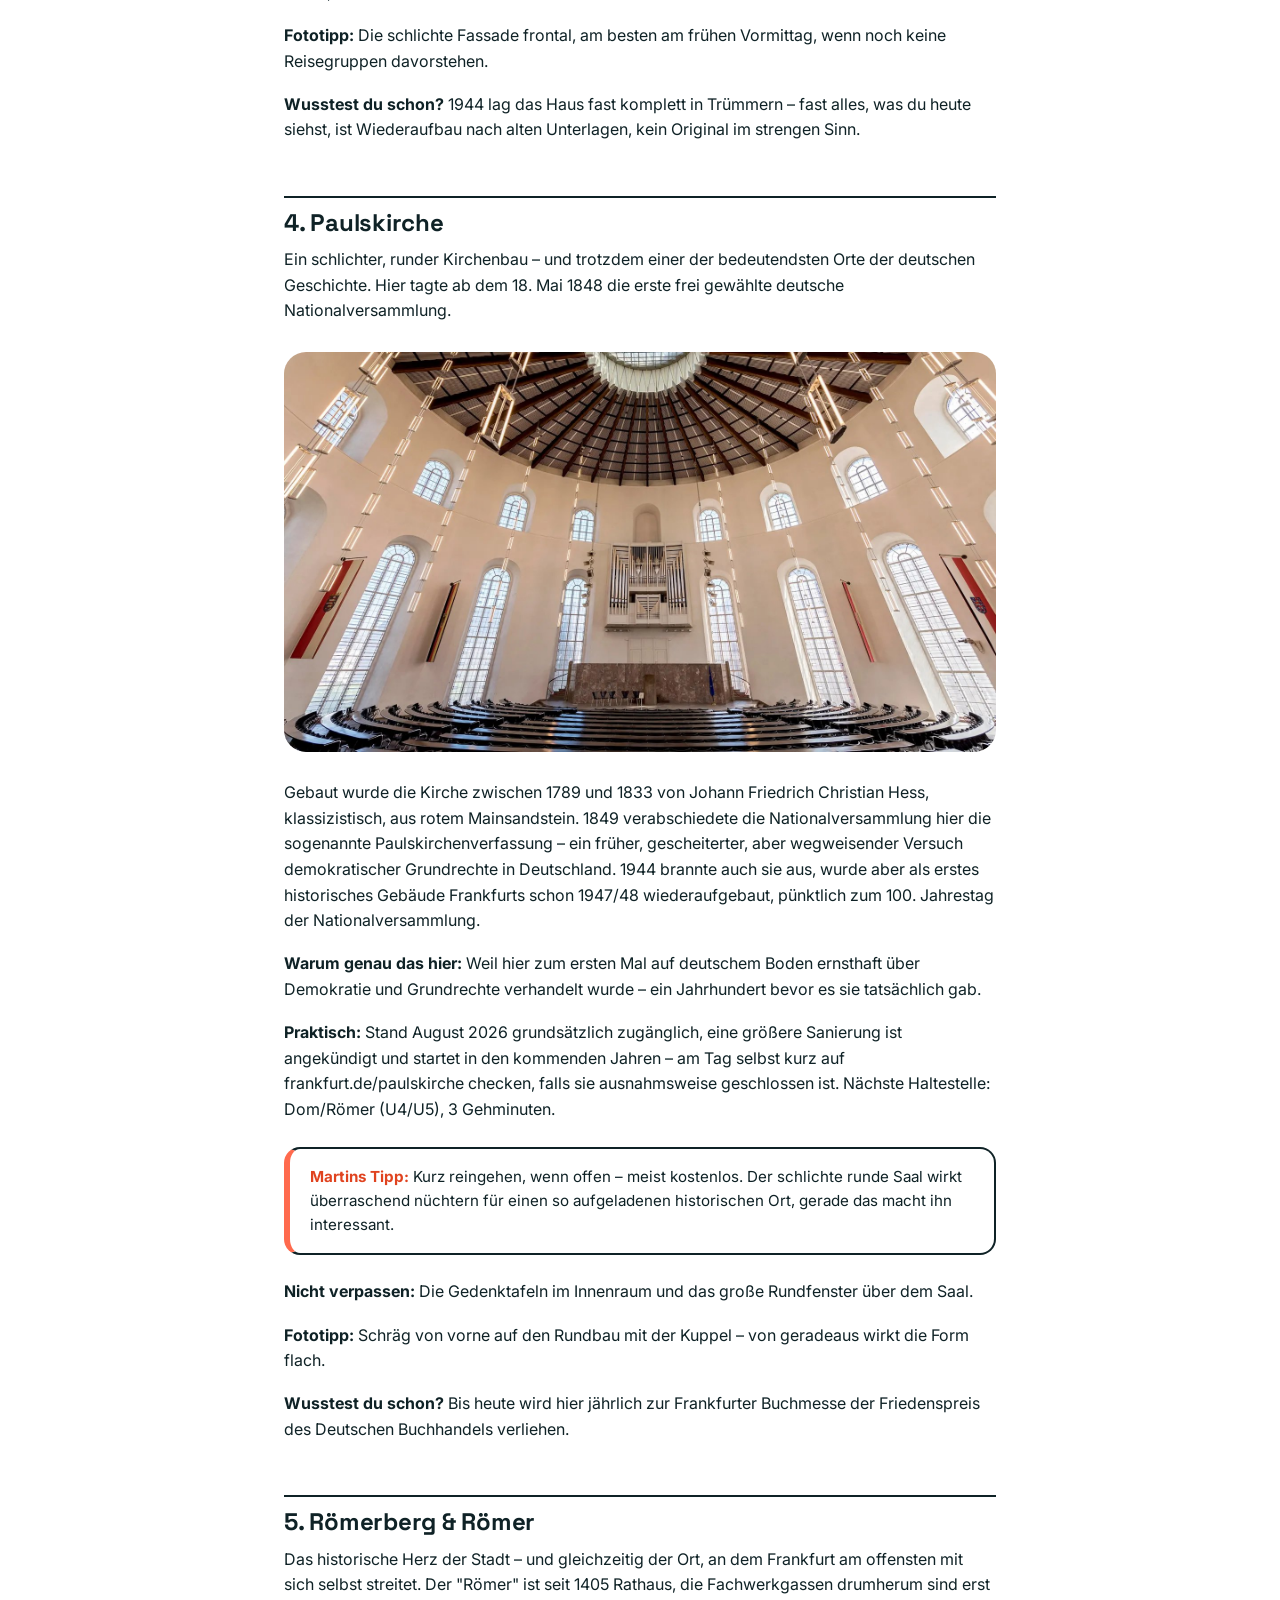
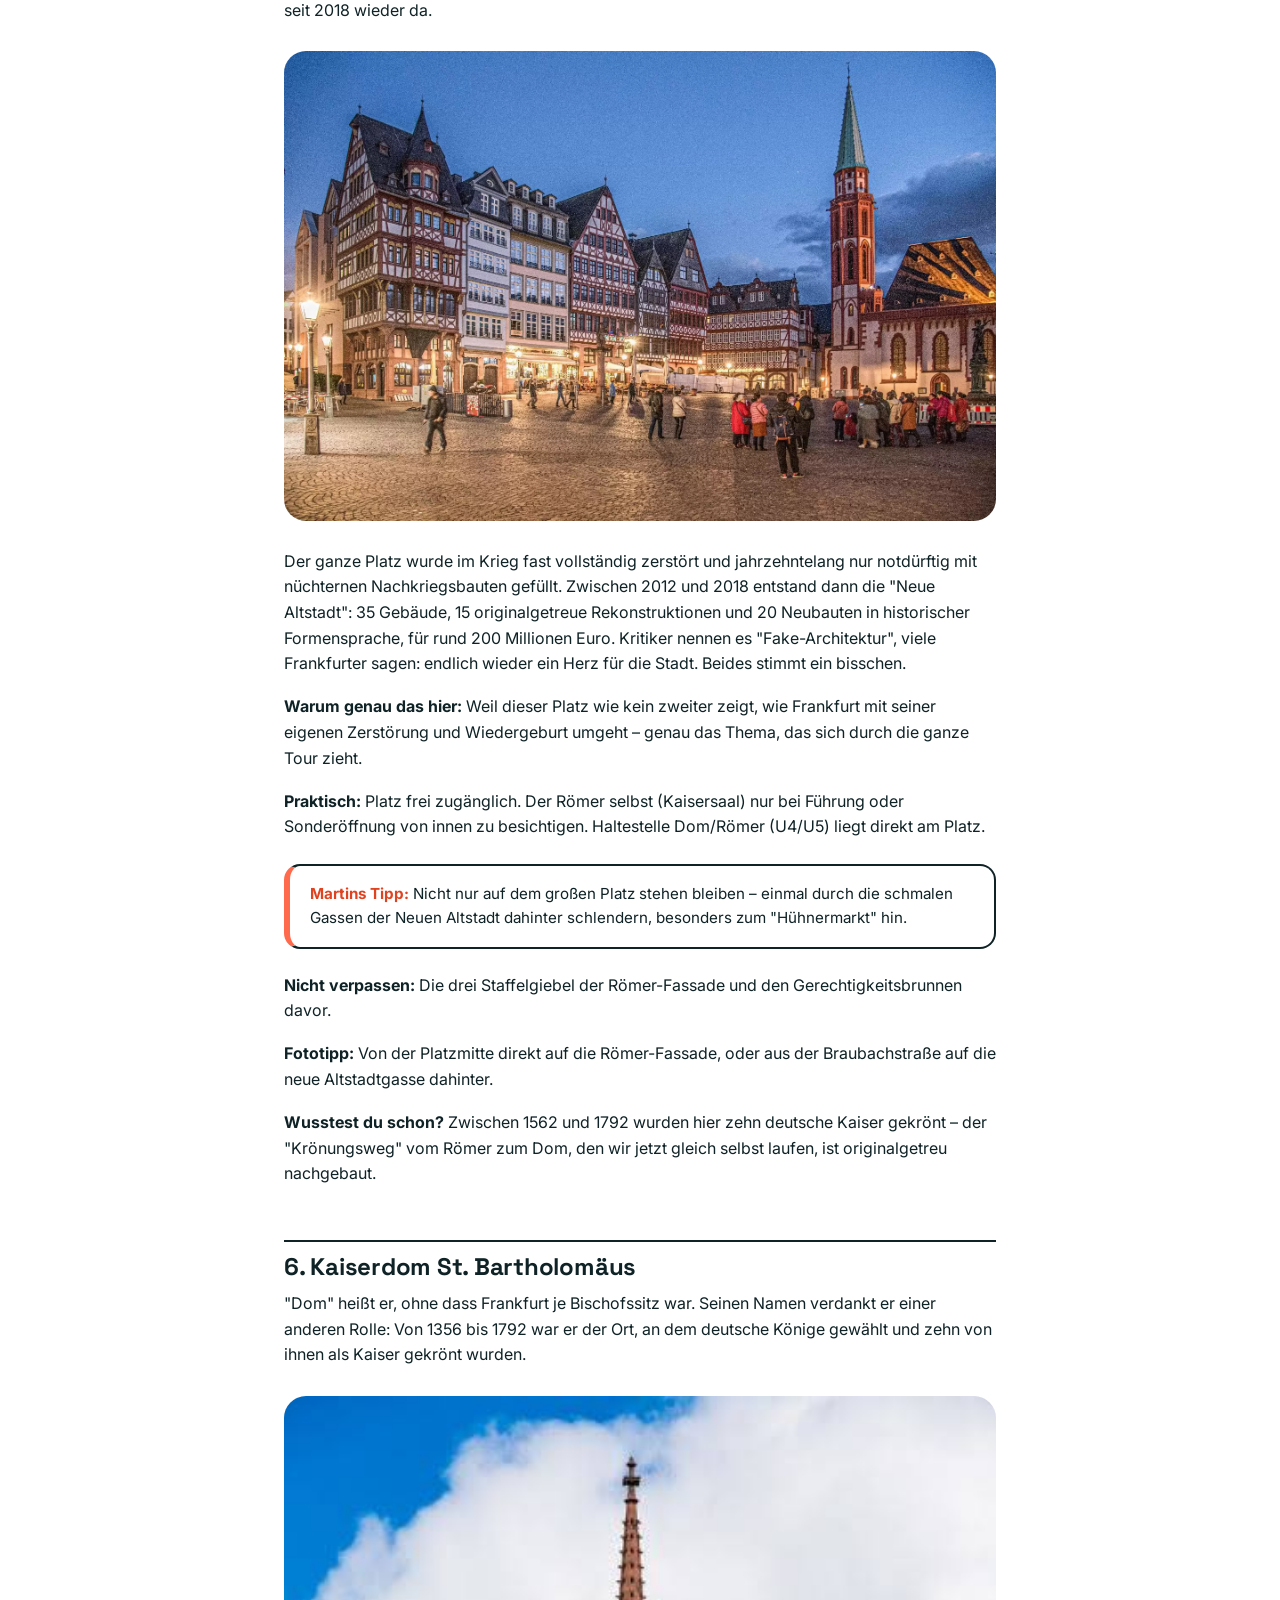
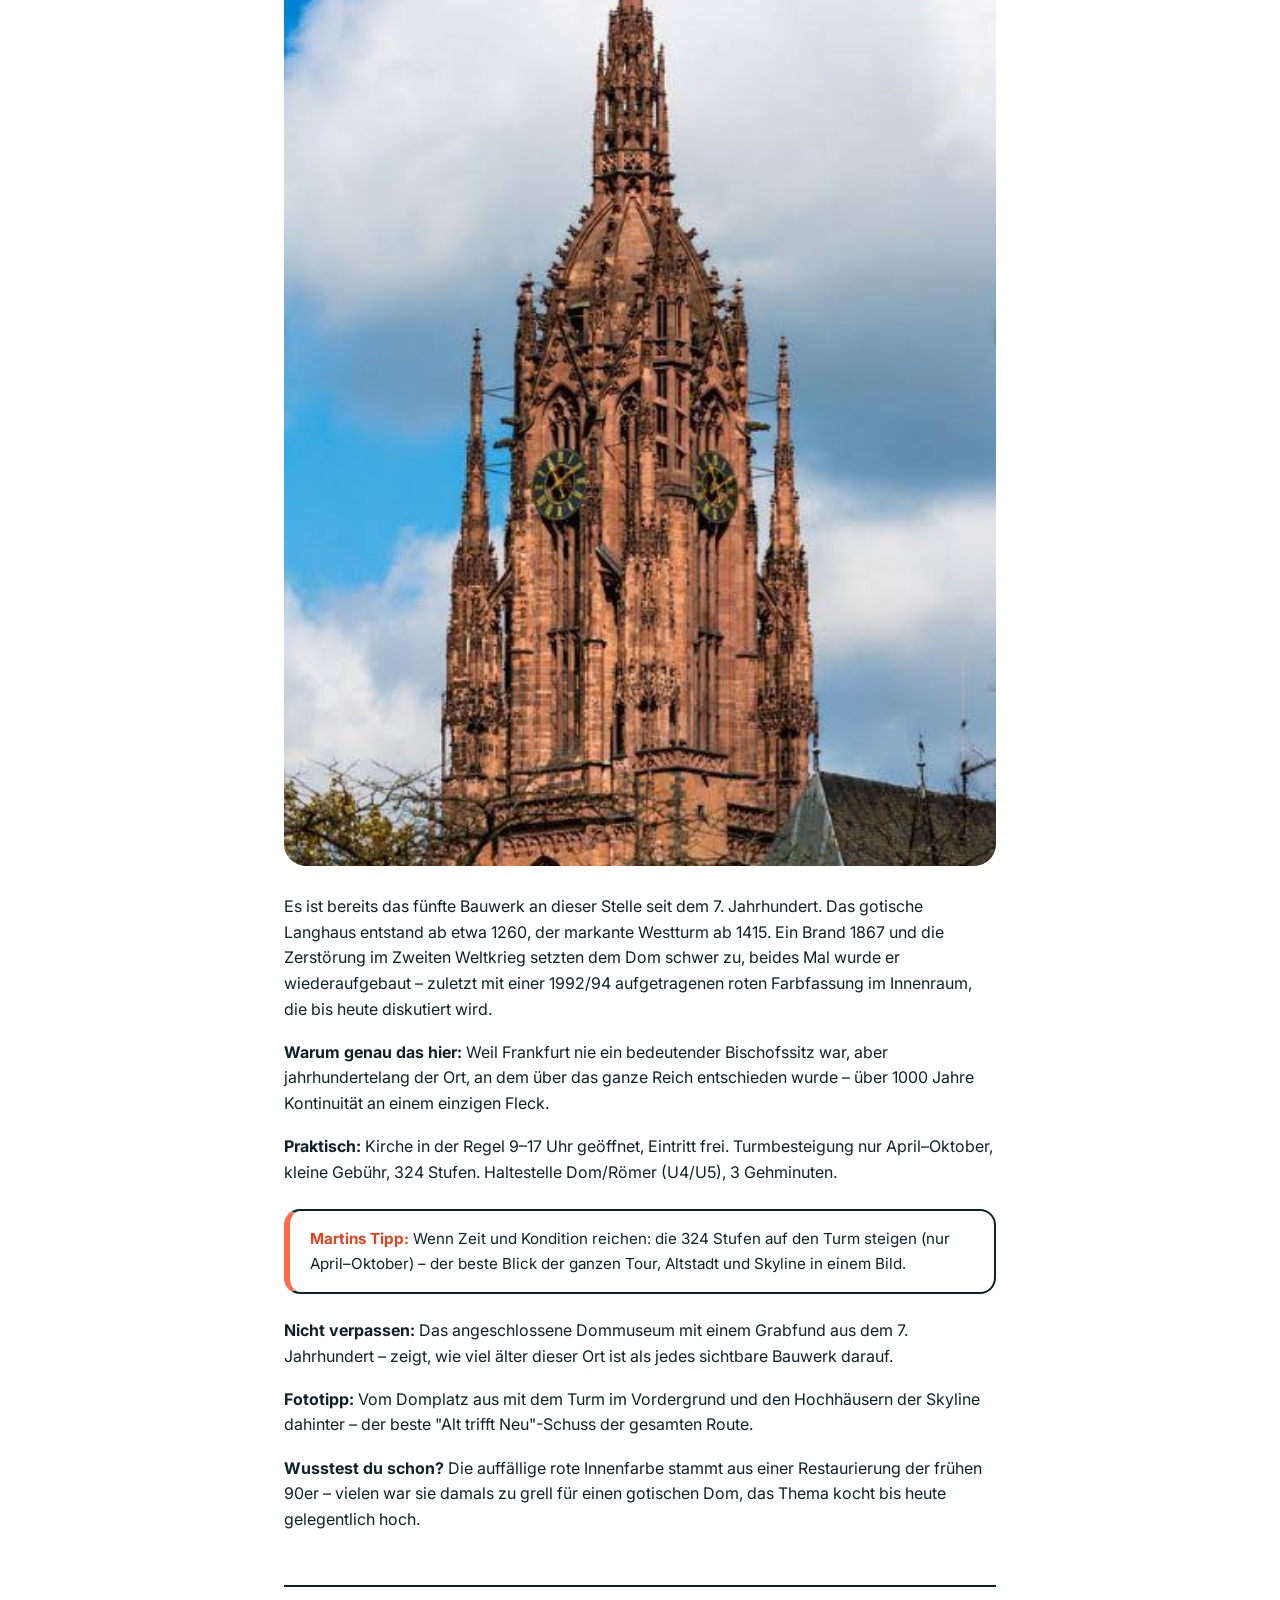
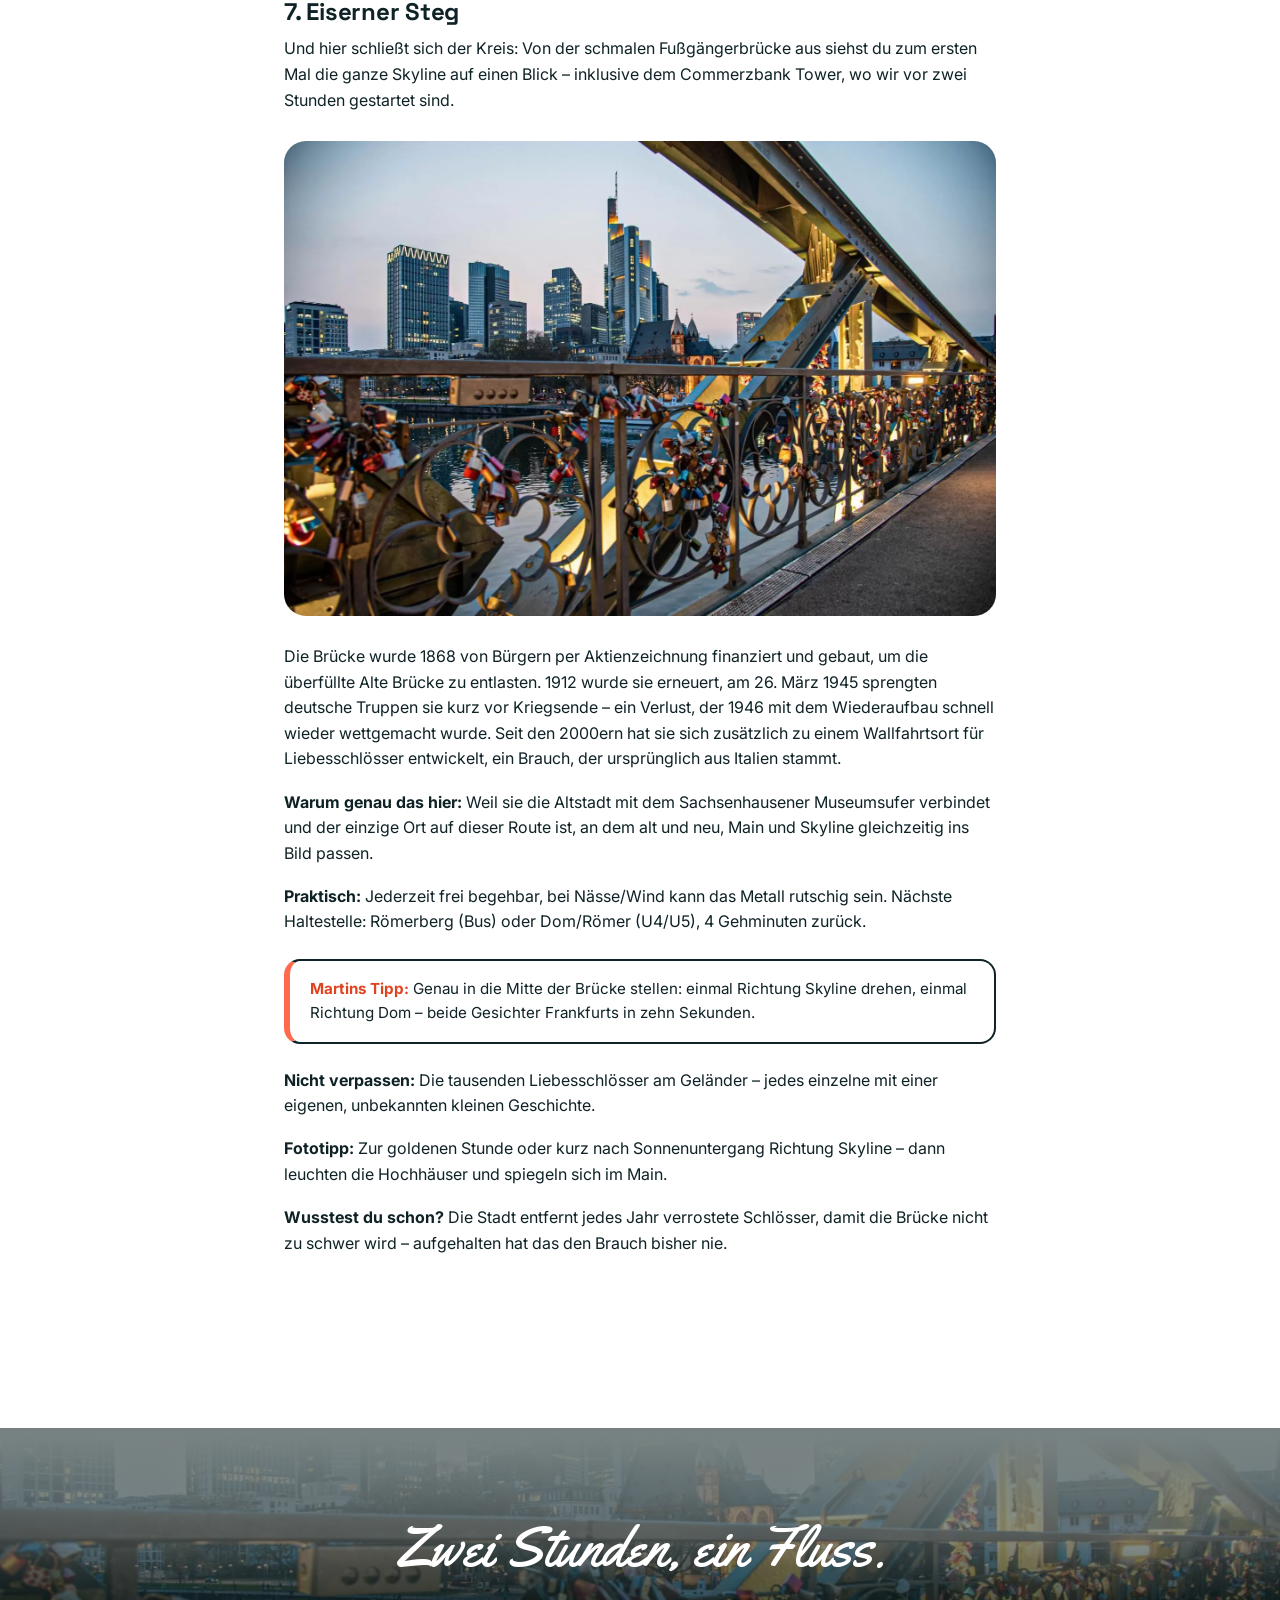
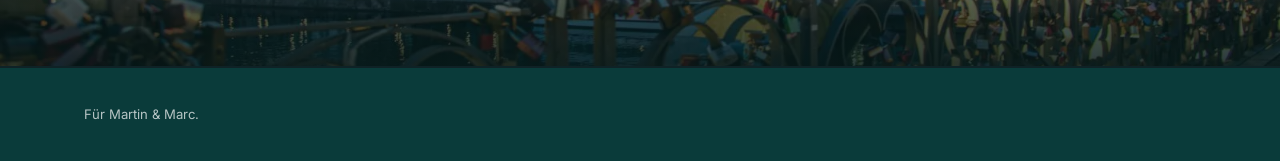
==== commit 7dfa6675: "changed layout to match madeira" ====
--- a/index.html
+++ b/index.html
@@ -1,485 +1,191 @@
-<!doctype html>
+<!DOCTYPE html>
 <html lang="de">
 <head>
-<meta charset="UTF-8">
-<meta name="viewport" content="width=device-width, initial-scale=1, viewport-fit=cover">
-<title>Frankfurt zu Fuß – Bankenviertel & Altstadt</title>
-<meta name="description" content="Ein zweistündiger Spaziergang vom Commerzbank Tower zum Eisernen Steg, mit Geschichten zu jeder Station.">
-<meta name="theme-color" content="#0f2a3d">
-<link rel="manifest" href="manifest.json">
-<link rel="icon" href="icons/icon-192.png">
-<link rel="apple-touch-icon" href="icons/icon-192.png">
-<meta name="apple-mobile-web-app-capable" content="yes">
-<meta name="apple-mobile-web-app-status-bar-style" content="black-translucent">
-<style>
-  :root {
-    --bg: #f4f8f7;
-    --bg-elevated: #ffffff;
-    --text: #142521;
-    --text-muted: #58726c;
-    --accent: #0d8a86;
-    --accent-soft: #dcf3f1;
-    --line: #d7e8e5;
-    --navy: #0f2a3d;
-    --tag-bg: #eaf7f5;
-    --shadow: 0 10px 30px -12px rgba(15, 42, 61, 0.18);
-    --serif: Georgia, "Iowan Old Style", "Palatino Linotype", "Times New Roman", serif;
-    --sans: -apple-system, BlinkMacSystemFont, "Segoe UI", Roboto, Helvetica, Arial, sans-serif;
-  }
-  @media (prefers-color-scheme: dark) {
-    :root {
-      --bg: #0c1917;
-      --bg-elevated: #122624;
-      --text: #eaf6f4;
-      --text-muted: #8fada7;
-      --accent: #3fd6cd;
-      --accent-soft: #113330;
-      --line: #1e3532;
-      --navy: #081b26;
-      --tag-bg: #102b28;
-      --shadow: 0 10px 30px -12px rgba(0, 0, 0, 0.6);
-    }
-  }
-  * { box-sizing: border-box; }
-  html { scroll-behavior: smooth; }
-  body {
-    margin: 0;
-    background: var(--bg);
-    color: var(--text);
-    font-family: var(--sans);
-    line-height: 1.55;
-    -webkit-font-smoothing: antialiased;
-  }
-  a { color: var(--accent); }
-  img { max-width: 100%; }
+  <meta charset="UTF-8">
+  <meta name="viewport" content="width=device-width, initial-scale=1.0">
+  <title>Frankfurt zu Fuß – Bankenviertel &amp; Altstadt</title>
+  <meta name="description" content="Nico Privés Stadtspaziergang durchs Frankfurter Bankenviertel und die Altstadt, ca. 2 Stunden zu Fuß.">
+  <link rel="manifest" href="manifest.json">
+  <link rel="icon" href="icons/icon-192.png">
+  <link rel="apple-touch-icon" href="icons/icon-192.png">
+  <meta name="theme-color" content="#0a3b3a">
+  <link rel="stylesheet" href="css/style.css">
+</head>
+<body data-base="./">
 
-  .wrap { max-width: 720px; margin: 0 auto; padding: 0 20px; }
+  <header class="site-header">
+    <div class="container">
+      <a class="brand" href="index.html"><span class="dot">●</span> Frankfurt zu Fuß</a>
+      <button class="nav-toggle" aria-label="Menü öffnen">☰</button>
+      <nav class="main-nav">
+        <ul>
+          <li><a href="#route">Route</a></li>
+          <li><a href="#stationen">Stationen</a></li>
+        </ul>
+      </nav>
+    </div>
+  </header>
 
-  header.hero {
-    background: var(--navy);
-    color: #f3ede0;
-    padding: 48px 20px 32px;
-    position: relative;
-    overflow: hidden;
-  }
-  header.hero .eyebrow {
-    text-transform: uppercase;
-    letter-spacing: 0.14em;
-    font-size: 0.72rem;
-    color: #7fe0d8;
-    font-weight: 600;
-  }
-  header.hero h1 {
-    font-family: var(--serif);
-    font-weight: 400;
-    font-size: 2.1rem;
-    line-height: 1.2;
-    margin: 10px 0 14px;
-  }
-  header.hero p.lead {
-    color: #cfe6e2;
-    font-size: 1.02rem;
-    max-width: 46ch;
-  }
-  .stat-row {
-    display: flex;
-    flex-wrap: wrap;
-    gap: 10px 22px;
-    margin-top: 22px;
-    font-size: 0.85rem;
-    color: #a9cdc7;
-  }
-  .stat-row strong { color: #f1fbf9; display: block; font-family: var(--serif); font-size: 1.1rem; }
+  <main>
+    <section class="hero">
+      <div class="hero-media fade-bottom" style="--fade-to: var(--paper-alt);">
+        <img src="images/01-commerzbank-tower.jpg" alt="Commerzbank Tower, Frankfurt" onerror="this.style.display='none'; this.nextElementSibling.style.display='flex';">
+        <div class="hero-media-fallback">Bildplatz: Commerzbank Tower<br><small>erwartet: images/01-commerzbank-tower.jpg</small></div>
+      </div>
+      <div class="hero-content">
+        <div class="kicker">Nico Privés Stadtspaziergang</div>
+        <h1 class="script">Frankfurt</h1>
+        <p class="lead">Vom Bankenviertel in die Altstadt, zu Fuß. Wir starten dort, wo die Stadt am lautesten mit ihrem Geld prahlt, und enden dort, wo sie am schönsten ist – am Main, mit der ganzen Skyline im Blick.</p>
 
-  nav.jumpbar {
-    position: sticky;
-    top: 0;
-    z-index: 20;
-    background: color-mix(in srgb, var(--bg) 92%, transparent);
-    backdrop-filter: blur(6px);
-    border-bottom: 1px solid var(--line);
-    overflow-x: auto;
-    white-space: nowrap;
-    padding: 10px 14px;
-    scrollbar-width: none;
-  }
-  nav.jumpbar::-webkit-scrollbar { display: none; }
-  nav.jumpbar a {
-    display: inline-block;
-    text-decoration: none;
-    color: var(--text-muted);
-    font-size: 0.78rem;
-    padding: 6px 10px;
-    border-radius: 999px;
-    margin-right: 4px;
-    border: 1px solid var(--line);
-  }
-  nav.jumpbar a:hover { color: var(--accent); border-color: var(--accent); }
+        <div class="countdown">
+          <div class="box"><div class="num">2</div><div class="label">Stunden</div></div>
+          <div class="box"><div class="num">3,2</div><div class="label">Kilometer</div></div>
+          <div class="box"><div class="num">7</div><div class="label">Stationen</div></div>
+        </div>
+      </div>
+    </section>
 
-  section.intro { padding: 28px 20px 6px; }
-  section.intro p { color: var(--text-muted); }
+    <section class="alt" id="route">
+      <div class="container">
+        <div class="section-head">
+          <div class="kicker">Auf einen Blick</div>
+          <h2>Start, Ziel, Tempo</h2>
+        </div>
+        <div class="overview-strip">
+          <div class="item">
+            <div class="k">Start</div>
+            <div class="v">Commerzbank Tower</div>
+            <div class="v-sub">Kaiserplatz 1</div>
+          </div>
+          <div class="item">
+            <div class="k">Ziel</div>
+            <div class="v">Eiserner Steg</div>
+            <div class="v-sub">Main-Skyline bei Sonnenuntergang</div>
+          </div>
+          <div class="item">
+            <div class="k">Tempo</div>
+            <div class="v">Komplett zu Fuß</div>
+            <div class="v-sub">U-/S-Bahn nicht nötig, aber möglich</div>
+          </div>
+          <div class="item">
+            <div class="k">Beste Zeit</div>
+            <div class="v">Ganzjährig</div>
+            <div class="v-sub">Für den Schlusspunkt: kurz vor Sonnenuntergang starten</div>
+          </div>
+        </div>
 
-  .route-map { padding: 4px 20px 8px; }
-  .route-map svg { width: 100%; height: auto; display: block; }
-  .route-map figcaption { font-size: 0.78rem; color: var(--text-muted); margin-top: 6px; text-align: center; }
+        <div class="schedule">
+          <div class="schedule-item"><span class="time">Start</span> <a href="#stop-1">Commerzbank Tower</a> – Kaiserplatz 1</div>
+          <div class="schedule-item"><span class="time">12 Min.</span> <a href="#stop-2">Alte Oper</a> – ca. 900 m durch die Taunusanlage</div>
+          <div class="schedule-item"><span class="time">11 Min.</span> <a href="#stop-3">Goethe-Haus</a> – ca. 850 m über die Fressgass zur Hauptwache</div>
+          <div class="schedule-item"><span class="time">6 Min.</span> <a href="#stop-4">Paulskirche</a> – ca. 450 m</div>
+          <div class="schedule-item"><span class="time">4 Min.</span> <a href="#stop-5">Römerberg &amp; Römer</a> – ca. 250 m</div>
+          <div class="schedule-item"><span class="time">5 Min.</span> <a href="#stop-6">Kaiserdom St. Bartholomäus</a> – ca. 350 m über den Krönungsweg</div>
+          <div class="schedule-item"><span class="time">6 Min.</span> <a href="#stop-7">Eiserner Steg</a> – ca. 425 m über Fahrtor und Mainkai</div>
+        </div>
+      </div>
+    </section>
 
-  .leg {
-    display: flex;
-    align-items: center;
-    gap: 10px;
-    color: var(--text-muted);
-    font-size: 0.82rem;
-    padding: 10px 20px;
-    max-width: 720px;
-    margin: 0 auto;
-  }
-  .leg .dots { flex: 0 0 auto; width: 22px; text-align: center; opacity: 0.6; }
-  .leg .line { flex: 1; height: 1px; background: repeating-linear-gradient(90deg, var(--line), var(--line) 4px, transparent 4px, transparent 8px); }
+    <section>
+      <div class="article" id="stationen">
+        <p>Kurz zur Route, bevor's losgeht: Die längste Etappe ist keine 900 Meter, alles gut zu Fuß machbar. U- und S-Bahn braucht ihr nirgends – aber falls die Füße doch mal murren oder es anfängt zu schütten, liegt an fast jeder Station eine Haltestelle in Sichtweite (steht jeweils bei "Praktisch"). Am schnellsten wäre die U6/U7 direkt von der Alten Oper zum Dom/Römer, falls ihr mittendrin abkürzen wollt.</p>
 
-  main { padding-bottom: 60px; }
+        <p><strong>Auf dieser Seite:</strong> <a href="#stop-1">Commerzbank Tower</a> · <a href="#stop-2">Alte Oper</a> · <a href="#stop-3">Goethe-Haus</a> · <a href="#stop-4">Paulskirche</a> · <a href="#stop-5">Römerberg &amp; Römer</a> · <a href="#stop-6">Kaiserdom</a> · <a href="#stop-7">Eiserner Steg</a></p>
 
-  article.stop {
-    background: var(--bg-elevated);
-    margin: 18px 14px;
-    border-radius: 18px;
-    box-shadow: var(--shadow);
-    overflow: hidden;
-    scroll-margin-top: 58px;
-  }
-  .stop-head {
-    padding: 22px 24px 4px;
-    display: flex;
-    gap: 14px;
-    align-items: baseline;
-  }
-  .stop-num {
-    font-family: var(--serif);
-    font-size: 1rem;
-    color: var(--accent);
-    border: 1px solid var(--accent);
-    border-radius: 999px;
-    width: 30px; height: 30px;
-    flex: 0 0 auto;
-    display: flex; align-items: center; justify-content: center;
-    background: var(--accent-soft);
-  }
-  .stop-head h2 { font-family: var(--serif); font-weight: 400; font-size: 1.5rem; margin: 0; }
-  .stop-meta { padding: 0 24px 6px 68px; color: var(--text-muted); font-size: 0.82rem; }
-  .stop-body { padding: 8px 24px 22px 24px; }
-  .stop-body p { margin: 0 0 14px; }
-  .stop-body p:last-child { margin-bottom: 0; }
+        <h2 id="stop-1">1. Commerzbank Tower</h2>
+        <p>Wir fangen ganz oben an – zumindest optisch. 300 Meter Stahl und Glas, seit 1997 das erste Gesicht, das Frankfurt am Horizont zeigt. Kein zufälliger Startpunkt: Hier steckt das ganze Selbstverständnis dieser Stadt drin, bevor wir gleich in die Gassen eintauchen, wo es viel älter wird.</p>
+        <img class="content-img" src="images/01-commerzbank-tower.jpg" alt="Commerzbank Tower, Frankfurt" onerror="this.style.display='none';">
+        <p>Norman Foster hat den Turm zwischen 1994 und 1997 gebaut – als erstes deutsches Hochhaus komplett aus Stahl, mit einem dreieckigen Grundriss um ein zentrales Atrium herum, das sich alle vier Stockwerke zu kleinen "Sky Gardens" öffnet. Klingt nach Architektursprache, heißt aber einfach: Licht und Luft statt nur Klimaanlage. Für 1997 ziemlich radikal. Bis 2021 war er 24 Jahre lang das höchste Gebäude der EU, dann hat ihn der Varso Tower in Warschau abgelöst.</p>
+        <p><strong>Warum genau das hier:</strong> Weil man Frankfurts Selbstbild – Geld, Größe, Tempo – nirgends klarer sieht als an diesem Turm. Alles, was danach kommt, ist der Gegenentwurf dazu.</p>
+        <p><strong>Praktisch:</strong> Frei zugänglich von außen, kein regulärer Innenbesuch möglich, keine Aussichtsplattform (anders als der Maintower). Nächste Haltestelle: Taunusanlage (U1/U2/U3/U8/U9), 3 Gehminuten.</p>
+        <div class="tip-box"><strong>Martins Tipp:</strong> Einmal um den Kaiserplatz herumgehen und von verschiedenen Seiten hochschauen – die dreieckige Form verändert sich komplett je nach Blickwinkel.</div>
+        <p><strong>Nicht verpassen:</strong> Der Blick durch die Glasfassade der Lobby ins begrünte Atrium – mehr Innenleben bekommt man als Besucher nicht zu sehen.</p>
+        <p><strong>Fototipp:</strong> Vom Kaiserplatz schräg nach oben fotografieren, oder ein paar Schritte in die Taunusanlage hinein mit Bäumen im Vordergrund – bricht die reine Beton-Optik auf.</p>
+        <p><strong>Wusstest du schon?</strong> Anders als der Maintower hat der Commerzbank Tower keine öffentliche Aussichtsplattform – reines Bürogebäude, Publikumsverkehr nur bei seltenen Architekturführungen.</p>
 
-  .stop-photo {
-    width: 100%;
-    aspect-ratio: 16 / 10;
-    object-fit: cover;
-    display: block;
-  }
+        <h2 id="stop-2">2. Alte Oper</h2>
+        <p>Von Beton und Stahl direkt in den Prunk des 19. Jahrhunderts: Die Alte Oper ist ein Renaissance-Palast, der eigentlich zweimal gerettet werden musste – einmal vor den Bomben, einmal vor der eigenen Stadt.</p>
+        <img class="content-img" src="images/02-alte-oper.jpg" alt="Alte Oper, Frankfurt" onerror="this.style.display='none';">
+        <p>Richard Lucae baute sie 1873 bis 1880, eröffnet wurde sie mit Kaiser Wilhelm I. persönlich im Publikum. 1944 brannte sie bei einem Luftangriff komplett aus – übrig blieb nur die Fassade. In den 1960ern wollte die Stadt sie abreißen, der zuständige Wirtschaftsdezernent Rudi Arndt bekam dafür den Spitznamen "Dynamit-Rudi". Eine Bürgerinitiative sammelte stattdessen 15 Millionen Mark für den Wiederaufbau, und 1981 öffnete das Haus wieder – mit Mahlers 8. Sinfonie, passend monumental.</p>
+        <p><strong>Warum genau das hier:</strong> Weil hier zum ersten Mal auf dieser Tour sichtbar wird, wie sehr sich Frankfurt seine Geschichte zurückerkämpft hat – ein Muster, das sich später am Römer wiederholt.</p>
+        <p><strong>Praktisch:</strong> Von außen jederzeit zugänglich, innen nur bei Konzert oder Führung zu sehen. Eigene Haltestelle "Alte Oper" (U6/U7) direkt am Platz.</p>
+        <div class="tip-box"><strong>Martins Tipp:</strong> Die Treppen vor dem Haupteingang hochgehen und dich kurz hinsetzen – von dort hat man den ganzen Opernplatz samt Fressgass-Einmündung im Blick.</div>
+        <p><strong>Nicht verpassen:</strong> Die Inschrift "Dem Wahren, Schönen, Guten" über dem Portal – Kaiser Wilhelm soll das Haus damals selbst als "für seine Verhältnisse zu prunkvoll" kommentiert haben.</p>
+        <p><strong>Fototipp:</strong> Von der gegenüberliegenden Seite des Opernplatzes mit dem Brunnen im Vordergrund – klassisch, aber aus gutem Grund.</p>
+        <p><strong>Wusstest du schon?</strong> Der Mann, der sie sprengen wollte, war am Ende auch der, der ihre Rettung mit einfädelte – Rudi Arndt drehte seine Position im Lauf der Debatte komplett um.</p>
 
-  .tag-grid { display: grid; gap: 10px; margin-top: 16px; }
-  .tag-box {
-    background: var(--tag-bg);
-    border-radius: 12px;
-    padding: 12px 14px;
-  }
-  .tag-box .tag-label {
-    font-size: 0.7rem;
-    text-transform: uppercase;
-    letter-spacing: 0.08em;
-    color: var(--accent);
-    font-weight: 700;
-    margin-bottom: 4px;
-  }
-  .tag-box p { margin: 0; font-size: 0.92rem; }
+        <h2 id="stop-3">3. Goethe-Haus</h2>
+        <p>Kein Palast, sondern ein ganz normales – für Frankfurter Verhältnisse großzügiges – Bürgerhaus. Genau das macht es besonders: Hier wurde Johann Wolfgang von Goethe 1749 geboren und wuchs auf, bis er mit 16 zum Studium nach Leipzig ging.</p>
+        <img class="content-img" src="images/03-goethe-haus.jpg" alt="Goethe-Haus, Frankfurt" onerror="this.style.display='none';">
+        <p>Auch dieses Haus fiel 1944 fast vollständig den Bomben zum Opfer. Was heute steht, ist eine Rekonstruktion nach alten Plänen, Fotografien und geretteten Originalteilen – von der astronomischen Uhr bis zu einzelnen Möbelstücken. Nebenan schließt sich das Deutsche Romantik-Museum an, barrierefrei zugänglich, während man ins historische Haus selbst nur über Treppen kommt.</p>
+        <p><strong>Warum genau das hier:</strong> Weil man selten so nah an das bürgerliche Frankfurt des 18. Jahrhunderts herankommt – kein Museum mit Abstand, sondern ein Zuhause mit Geschichte.</p>
+        <p><strong>Praktisch:</strong> Mo–So 10–18 Uhr, Do bis 21 Uhr. Eintritt 12 € (ermäßigt 7 €, Familienticket 18 €). Nächste Haltestelle: Hauptwache (fast alle U- und S-Bahnen), 4 Gehminuten.</p>
+        <div class="tip-box"><strong>Martins Tipp:</strong> Für die reine Zwei-Stunden-Route reicht ein Blick auf die Fassade. Wenn du aber Zeit hast: 45 Minuten für drinnen einplanen, dann sprengt das den Zeitrahmen locker – und lohnt sich trotzdem.</div>
+        <p><strong>Nicht verpassen:</strong> Bei einem Innenbesuch: die original eingerichteten Dichterzimmer im ersten Stock, in denen Goethe seine ersten Werke schrieb.</p>
+        <p><strong>Fototipp:</strong> Die schlichte Fassade frontal, am besten am frühen Vormittag, wenn noch keine Reisegruppen davorstehen.</p>
+        <p><strong>Wusstest du schon?</strong> 1944 lag das Haus fast komplett in Trümmern – fast alles, was du heute siehst, ist Wiederaufbau nach alten Unterlagen, kein Original im strengen Sinn.</p>
 
-  details.practical {
-    margin-top: 16px;
-    border: 1px solid var(--line);
-    border-radius: 12px;
-    padding: 10px 14px;
-  }
-  details.practical summary {
-    cursor: pointer;
-    font-weight: 600;
-    font-size: 0.88rem;
-    color: var(--text);
-  }
-  details.practical .practical-body { margin-top: 8px; font-size: 0.88rem; color: var(--text-muted); }
-  details.practical .practical-body p { margin: 4px 0; }
+        <h2 id="stop-4">4. Paulskirche</h2>
+        <p>Ein schlichter, runder Kirchenbau – und trotzdem einer der bedeutendsten Orte der deutschen Geschichte. Hier tagte ab dem 18. Mai 1848 die erste frei gewählte deutsche Nationalversammlung.</p>
+        <img class="content-img" src="images/04-paulskirche.jpg" alt="Paulskirche, Frankfurt" onerror="this.style.display='none';">
+        <p>Gebaut wurde die Kirche zwischen 1789 und 1833 von Johann Friedrich Christian Hess, klassizistisch, aus rotem Mainsandstein. 1849 verabschiedete die Nationalversammlung hier die sogenannte Paulskirchenverfassung – ein früher, gescheiterter, aber wegweisender Versuch demokratischer Grundrechte in Deutschland. 1944 brannte auch sie aus, wurde aber als erstes historisches Gebäude Frankfurts schon 1947/48 wiederaufgebaut, pünktlich zum 100. Jahrestag der Nationalversammlung.</p>
+        <p><strong>Warum genau das hier:</strong> Weil hier zum ersten Mal auf deutschem Boden ernsthaft über Demokratie und Grundrechte verhandelt wurde – ein Jahrhundert bevor es sie tatsächlich gab.</p>
+        <p><strong>Praktisch:</strong> Stand August 2026 grundsätzlich zugänglich, eine größere Sanierung ist angekündigt und startet in den kommenden Jahren – am Tag selbst kurz auf frankfurt.de/paulskirche checken, falls sie ausnahmsweise geschlossen ist. Nächste Haltestelle: Dom/Römer (U4/U5), 3 Gehminuten.</p>
+        <div class="tip-box"><strong>Martins Tipp:</strong> Kurz reingehen, wenn offen – meist kostenlos. Der schlichte runde Saal wirkt überraschend nüchtern für einen so aufgeladenen historischen Ort, gerade das macht ihn interessant.</div>
+        <p><strong>Nicht verpassen:</strong> Die Gedenktafeln im Innenraum und das große Rundfenster über dem Saal.</p>
+        <p><strong>Fototipp:</strong> Schräg von vorne auf den Rundbau mit der Kuppel – von geradeaus wirkt die Form flach.</p>
+        <p><strong>Wusstest du schon?</strong> Bis heute wird hier jährlich zur Frankfurter Buchmesse der Friedenspreis des Deutschen Buchhandels verliehen.</p>
 
-  footer {
-    text-align: center;
-    padding: 30px 20px 50px;
-    color: var(--text-muted);
-    font-size: 0.82rem;
-  }
+        <h2 id="stop-5">5. Römerberg &amp; Römer</h2>
+        <p>Das historische Herz der Stadt – und gleichzeitig der Ort, an dem Frankfurt am offensten mit sich selbst streitet. Der "Römer" ist seit 1405 Rathaus, die Fachwerkgassen drumherum sind erst seit 2018 wieder da.</p>
+        <img class="content-img" src="images/05-roemerberg.jpg" alt="Römerberg und Römer, Frankfurt" onerror="this.style.display='none';">
+        <p>Der ganze Platz wurde im Krieg fast vollständig zerstört und jahrzehntelang nur notdürftig mit nüchternen Nachkriegsbauten gefüllt. Zwischen 2012 und 2018 entstand dann die "Neue Altstadt": 35 Gebäude, 15 originalgetreue Rekonstruktionen und 20 Neubauten in historischer Formensprache, für rund 200 Millionen Euro. Kritiker nennen es "Fake-Architektur", viele Frankfurter sagen: endlich wieder ein Herz für die Stadt. Beides stimmt ein bisschen.</p>
+        <p><strong>Warum genau das hier:</strong> Weil dieser Platz wie kein zweiter zeigt, wie Frankfurt mit seiner eigenen Zerstörung und Wiedergeburt umgeht – genau das Thema, das sich durch die ganze Tour zieht.</p>
+        <p><strong>Praktisch:</strong> Platz frei zugänglich. Der Römer selbst (Kaisersaal) nur bei Führung oder Sonderöffnung von innen zu besichtigen. Haltestelle Dom/Römer (U4/U5) liegt direkt am Platz.</p>
+        <div class="tip-box"><strong>Martins Tipp:</strong> Nicht nur auf dem großen Platz stehen bleiben – einmal durch die schmalen Gassen der Neuen Altstadt dahinter schlendern, besonders zum "Hühnermarkt" hin.</div>
+        <p><strong>Nicht verpassen:</strong> Die drei Staffelgiebel der Römer-Fassade und den Gerechtigkeitsbrunnen davor.</p>
+        <p><strong>Fototipp:</strong> Von der Platzmitte direkt auf die Römer-Fassade, oder aus der Braubachstraße auf die neue Altstadtgasse dahinter.</p>
+        <p><strong>Wusstest du schon?</strong> Zwischen 1562 und 1792 wurden hier zehn deutsche Kaiser gekrönt – der "Krönungsweg" vom Römer zum Dom, den wir jetzt gleich selbst laufen, ist originalgetreu nachgebaut.</p>
 
-  .install-hint {
-    margin: 18px 14px 0;
-    padding: 12px 16px;
-    border: 1px dashed var(--line);
-    border-radius: 12px;
-    font-size: 0.82rem;
-    color: var(--text-muted);
-  }
+        <h2 id="stop-6">6. Kaiserdom St. Bartholomäus</h2>
+        <p>"Dom" heißt er, ohne dass Frankfurt je Bischofssitz war. Seinen Namen verdankt er einer anderen Rolle: Von 1356 bis 1792 war er der Ort, an dem deutsche Könige gewählt und zehn von ihnen als Kaiser gekrönt wurden.</p>
+        <img class="content-img" src="images/06-kaiserdom.jpg" alt="Kaiserdom St. Bartholomäus, Frankfurt" onerror="this.style.display='none';">
+        <p>Es ist bereits das fünfte Bauwerk an dieser Stelle seit dem 7. Jahrhundert. Das gotische Langhaus entstand ab etwa 1260, der markante Westturm ab 1415. Ein Brand 1867 und die Zerstörung im Zweiten Weltkrieg setzten dem Dom schwer zu, beides Mal wurde er wiederaufgebaut – zuletzt mit einer 1992/94 aufgetragenen roten Farbfassung im Innenraum, die bis heute diskutiert wird.</p>
+        <p><strong>Warum genau das hier:</strong> Weil Frankfurt nie ein bedeutender Bischofssitz war, aber jahrhundertelang der Ort, an dem über das ganze Reich entschieden wurde – über 1000 Jahre Kontinuität an einem einzigen Fleck.</p>
+        <p><strong>Praktisch:</strong> Kirche in der Regel 9–17 Uhr geöffnet, Eintritt frei. Turmbesteigung nur April–Oktober, kleine Gebühr, 324 Stufen. Haltestelle Dom/Römer (U4/U5), 3 Gehminuten.</p>
+        <div class="tip-box"><strong>Martins Tipp:</strong> Wenn Zeit und Kondition reichen: die 324 Stufen auf den Turm steigen (nur April–Oktober) – der beste Blick der ganzen Tour, Altstadt und Skyline in einem Bild.</div>
+        <p><strong>Nicht verpassen:</strong> Das angeschlossene Dommuseum mit einem Grabfund aus dem 7. Jahrhundert – zeigt, wie viel älter dieser Ort ist als jedes sichtbare Bauwerk darauf.</p>
+        <p><strong>Fototipp:</strong> Vom Domplatz aus mit dem Turm im Vordergrund und den Hochhäusern der Skyline dahinter – der beste "Alt trifft Neu"-Schuss der gesamten Route.</p>
+        <p><strong>Wusstest du schon?</strong> Die auffällige rote Innenfarbe stammt aus einer Restaurierung der frühen 90er – vielen war sie damals zu grell für einen gotischen Dom, das Thema kocht bis heute gelegentlich hoch.</p>
 
-  @media (min-width: 640px) {
-    header.hero h1 { font-size: 2.5rem; }
-    article.stop { margin: 22px auto; max-width: 720px; }
-  }
-</style>
-</head>
-<body>
+        <h2 id="stop-7">7. Eiserner Steg</h2>
+        <p>Und hier schließt sich der Kreis: Von der schmalen Fußgängerbrücke aus siehst du zum ersten Mal die ganze Skyline auf einen Blick – inklusive dem Commerzbank Tower, wo wir vor zwei Stunden gestartet sind.</p>
+        <img class="content-img" src="images/07-eiserner-steg.jpg" alt="Eiserner Steg mit Skyline, Frankfurt" onerror="this.style.display='none';">
+        <p>Die Brücke wurde 1868 von Bürgern per Aktienzeichnung finanziert und gebaut, um die überfüllte Alte Brücke zu entlasten. 1912 wurde sie erneuert, am 26. März 1945 sprengten deutsche Truppen sie kurz vor Kriegsende – ein Verlust, der 1946 mit dem Wiederaufbau schnell wieder wettgemacht wurde. Seit den 2000ern hat sie sich zusätzlich zu einem Wallfahrtsort für Liebesschlösser entwickelt, ein Brauch, der ursprünglich aus Italien stammt.</p>
+        <p><strong>Warum genau das hier:</strong> Weil sie die Altstadt mit dem Sachsenhausener Museumsufer verbindet und der einzige Ort auf dieser Route ist, an dem alt und neu, Main und Skyline gleichzeitig ins Bild passen.</p>
+        <p><strong>Praktisch:</strong> Jederzeit frei begehbar, bei Nässe/Wind kann das Metall rutschig sein. Nächste Haltestelle: Römerberg (Bus) oder Dom/Römer (U4/U5), 4 Gehminuten zurück.</p>
+        <div class="tip-box"><strong>Martins Tipp:</strong> Genau in die Mitte der Brücke stellen: einmal Richtung Skyline drehen, einmal Richtung Dom – beide Gesichter Frankfurts in zehn Sekunden.</div>
+        <p><strong>Nicht verpassen:</strong> Die tausenden Liebesschlösser am Geländer – jedes einzelne mit einer eigenen, unbekannten kleinen Geschichte.</p>
+        <p><strong>Fototipp:</strong> Zur goldenen Stunde oder kurz nach Sonnenuntergang Richtung Skyline – dann leuchten die Hochhäuser und spiegeln sich im Main.</p>
+        <p><strong>Wusstest du schon?</strong> Die Stadt entfernt jedes Jahr verrostete Schlösser, damit die Brücke nicht zu schwer wird – aufgehalten hat das den Brauch bisher nie.</p>
+      </div>
+    </section>
 
-<header class="hero">
-  <div class="wrap">
-    <div class="eyebrow">Nico Privé · Stadtspaziergang</div>
-    <h1>Frankfurt zu Fuß: vom Bankenviertel in die Altstadt</h1>
-    <p class="lead">Zwei Stunden, sieben Stationen, ein Fluss. Wir starten dort, wo Frankfurt am lautesten mit seinem Geld prahlt, und enden dort, wo es am schönsten ist.</p>
-    <div class="stat-row">
-      <div><strong>~2 Std.</strong>Gesamtdauer</div>
-      <div><strong>~3,2 km</strong>Strecke</div>
-      <div><strong>7</strong>Stationen</div>
-      <div><strong>0</strong>Bahnfahrten nötig</div>
-    </div>
-  </div>
-</header>
+    <section class="cta-band">
+      <div class="hero-media fade-top" style="--fade-to: var(--paper);">
+        <img src="images/07-eiserner-steg.jpg" alt="Skyline vom Eisernen Steg, Frankfurt" onerror="this.style.display='none'; this.nextElementSibling.style.display='flex';">
+        <div class="hero-media-fallback">Bildplatz: Skyline vom Eisernen Steg<br><small>erwartet: images/07-eiserner-steg.jpg</small></div>
+      </div>
+      <div class="cta-band-content">
+        <span class="script">Zwei Stunden, ein Fluss.</span>
+      </div>
+    </section>
+  </main>
 
-<nav class="jumpbar" aria-label="Stationen">
-  <a href="#s1">1 Tower</a>
-  <a href="#s2">2 Alte Oper</a>
-  <a href="#s3">3 Goethe-Haus</a>
-  <a href="#s4">4 Paulskirche</a>
-  <a href="#s5">5 Römer</a>
-  <a href="#s6">6 Dom</a>
-  <a href="#s7">7 Eiserner Steg</a>
-</nav>
+  <footer class="site-footer">
+    <div class="container">Für Martin &amp; Marc.</div>
+  </footer>
 
-<section class="intro">
-  <div class="wrap">
-    <p>Kurz zur Route, bevor's losgeht: Alles ist gut zu Fuß machbar, die längste Etappe ist keine 900 Meter. U- und S-Bahn brauchst du nicht – aber falls die Füße doch mal murren oder es anfängt zu schütten, liegt an fast jeder Station eine Haltestelle in Sichtweite (steht jeweils bei „Praktisch"). Am schnellsten wäre die U6/U7 direkt von der Alten Oper zum Dom/Römer, falls du mittendrin abkürzen willst.</p>
-  </div>
-</section>
-
-<figure class="route-map">
-  <div class="wrap">
-    <svg viewBox="0 0 680 200" role="img" aria-labelledby="routeTitle">
-      <title id="routeTitle">Schematische Route: Commerzbank Tower, Alte Oper, Goethe-Haus, Paulskirche, Römer, Dom, Eiserner Steg</title>
-      <path d="M 40 60 L 150 40 L 260 90 L 350 100 L 430 95 L 540 70 L 620 140" fill="none" style="stroke:var(--accent)" stroke-width="3" stroke-dasharray="1 10" stroke-linecap="round"/>
-      <g font-family="Georgia, serif" font-size="12" style="fill:var(--text)">
-        <circle cx="40" cy="60" r="7" style="fill:var(--navy)"/><text x="40" y="30" text-anchor="middle">1 Tower</text>
-        <circle cx="150" cy="40" r="7" style="fill:var(--accent)"/><text x="150" y="20" text-anchor="middle">2 Oper</text>
-        <circle cx="260" cy="90" r="7" style="fill:var(--accent)"/><text x="260" y="115" text-anchor="middle">3 Goethe</text>
-        <circle cx="350" cy="100" r="7" style="fill:var(--accent)"/><text x="350" y="80" text-anchor="middle">4 Paulsk.</text>
-        <circle cx="430" cy="95" r="7" style="fill:var(--accent)"/><text x="430" y="120" text-anchor="middle">5 Römer</text>
-        <circle cx="540" cy="70" r="7" style="fill:var(--accent)"/><text x="540" y="50" text-anchor="middle">6 Dom</text>
-        <circle cx="620" cy="140" r="8" style="fill:var(--navy)"/><text x="605" y="165" text-anchor="middle">7 Steg</text>
-      </g>
-      <path d="M 560 90 Q 600 130 620 140" fill="none" stroke="#5c7a96" stroke-width="10" opacity="0.35"/>
-    </svg>
-    <figcaption>Schematisch, nicht maßstabsgetreu – die echte Wegführung steht bei jeder Station unter „Praktisch".</figcaption>
-  </div>
-</figure>
-
-<main>
-
-  <article class="stop" id="s1">
-    <div class="stop-head"><span class="stop-num">1</span><h2>Commerzbank Tower</h2></div>
-    <div class="stop-meta">Kaiserplatz 1 · Start der Tour</div>
-    <img class="stop-photo" src="images/01-commerzbank-tower.jpg" alt="Commerzbank Tower Frankfurt" loading="lazy" onerror="this.style.display='none'">
-    <div class="stop-body">
-      <p>Wir fangen ganz oben an – zumindest optisch. 300 Meter Stahl und Glas, seit 1997 das erste Gesicht, das Frankfurt am Horizont zeigt. Kein zufälliger Startpunkt: Hier steckt das ganze Selbstverständnis dieser Stadt drin, bevor wir gleich in die Gassen eintauchen, wo es viel älter wird.</p>
-      <p>Norman Foster hat den Turm zwischen 1994 und 1997 gebaut – als erstes deutsches Hochhaus komplett aus Stahl, mit einem dreieckigen Grundriss um ein zentrales Atrium herum, das sich alle vier Stockwerke zu kleinen „Sky Gardens" öffnet. Klingt nach Architektursprache, heißt aber einfach: Licht und Luft statt nur Klimaanlage. Für 1997 ziemlich radikal. Bis 2021 war er 24 Jahre lang das höchste Gebäude der EU, dann hat ihn der Varso Tower in Warschau abgelöst.</p>
-      <div class="tag-grid">
-        <div class="tag-box"><div class="tag-label">Warum genau das hier</div><p>Weil man Frankfurts Selbstbild – Geld, Größe, Tempo – nirgends klarer sieht als an diesem Turm. Alles, was danach kommt, ist der Gegenentwurf dazu.</p></div>
-        <div class="tag-box"><div class="tag-label">Martins Tipp</div><p>Einmal um den Kaiserplatz herumgehen und von verschiedenen Seiten hochschauen – die dreieckige Form verändert sich komplett je nach Blickwinkel.</p></div>
-        <div class="tag-box"><div class="tag-label">Nicht verpassen</div><p>Der Blick durch die Glasfassade der Lobby ins begrünte Atrium – mehr Innenleben bekommt man als Besucher nicht zu sehen.</p></div>
-        <div class="tag-box"><div class="tag-label">Foto-Tipp</div><p>Vom Kaiserplatz schräg nach oben fotografieren, oder ein paar Schritte in die Taunusanlage hinein mit Bäumen im Vordergrund – bricht die reine Beton-Optik auf.</p></div>
-        <div class="tag-box"><div class="tag-label">Wusstest du schon?</div><p>Anders als der Maintower hat der Commerzbank Tower keine öffentliche Aussichtsplattform – reines Bürogebäude, Publikumsverkehr nur bei seltenen Architekturführungen.</p></div>
-      </div>
-      <details class="practical">
-        <summary>Praktisch</summary>
-        <div class="practical-body">
-          <p>Frei zugänglich von außen, kein regulärer Innenbesuch möglich.</p>
-          <p>Nächste Haltestelle: Taunusanlage (U1/U2/U3/U8/U9), 3 Gehminuten.</p>
-        </div>
-      </details>
-    </div>
-  </article>
-
-  <div class="leg"><span class="dots">→</span><span>ca. 900 m / 12 Min. zu Fuß durch die Taunusanlage</span><span class="line"></span></div>
-
-  <article class="stop" id="s2">
-    <div class="stop-head"><span class="stop-num">2</span><h2>Alte Oper</h2></div>
-    <div class="stop-meta">Opernplatz 1</div>
-    <img class="stop-photo" src="images/02-alte-oper.jpg" alt="Alte Oper Frankfurt" loading="lazy" onerror="this.style.display='none'">
-    <div class="stop-body">
-      <p>Von Beton und Stahl direkt in den Prunk des 19. Jahrhunderts: Die Alte Oper ist ein Renaissance-Palast, der eigentlich zweimal gerettet werden musste – einmal vor den Bomben, einmal vor der eigenen Stadt.</p>
-      <p>Richard Lucae baute sie 1873 bis 1880, eröffnet wurde sie mit Kaiser Wilhelm I. persönlich im Publikum. 1944 brannte sie bei einem Luftangriff komplett aus – übrig blieb nur die Fassade. In den 1960ern wollte die Stadt sie abreißen, der zuständige Wirtschaftsdezernent Rudi Arndt bekam dafür den Spitznamen „Dynamit-Rudi". Eine Bürgerinitiative sammelte stattdessen 15 Millionen Mark für den Wiederaufbau, und 1981 öffnete das Haus wieder – mit Mahlers 8. Sinfonie, passend monumental.</p>
-      <div class="tag-grid">
-        <div class="tag-box"><div class="tag-label">Warum genau das hier</div><p>Weil hier zum ersten Mal auf dieser Tour sichtbar wird, wie sehr sich Frankfurt seine Geschichte zurückerkämpft hat – ein Muster, das sich später am Römer wiederholt.</p></div>
-        <div class="tag-box"><div class="tag-label">Martins Tipp</div><p>Die Treppen vor dem Haupteingang hochgehen und dich kurz hinsetzen – von dort hat man den ganzen Opernplatz samt Fressgass-Einmündung im Blick.</p></div>
-        <div class="tag-box"><div class="tag-label">Nicht verpassen</div><p>Die Inschrift „Dem Wahren, Schönen, Guten" über dem Portal – Kaiser Wilhelm soll das Haus damals selbst als „für seine Verhältnisse zu prunkvoll" kommentiert haben.</p></div>
-        <div class="tag-box"><div class="tag-label">Foto-Tipp</div><p>Von der gegenüberliegenden Seite des Opernplatzes mit dem Brunnen im Vordergrund – klassisch, aber aus gutem Grund.</p></div>
-        <div class="tag-box"><div class="tag-label">Wusstest du schon?</div><p>Der Mann, der sie sprengen wollte, war am Ende auch der, der ihre Rettung mit einfädelte – Rudi Arndt drehte seine Position im Lauf der Debatte komplett um.</p></div>
-      </div>
-      <details class="practical">
-        <summary>Praktisch</summary>
-        <div class="practical-body">
-          <p>Von außen jederzeit zugänglich, innen nur bei Konzert oder Führung zu sehen.</p>
-          <p>Eigene Haltestelle „Alte Oper" (U6/U7) direkt am Platz.</p>
-        </div>
-      </details>
-    </div>
-  </article>
-
-  <div class="leg"><span class="dots">→</span><span>ca. 850 m / 11 Min. über die Fressgass zur Hauptwache</span><span class="line"></span></div>
-
-  <article class="stop" id="s3">
-    <div class="stop-head"><span class="stop-num">3</span><h2>Goethe-Haus</h2></div>
-    <div class="stop-meta">Großer Hirschgraben 21</div>
-    <img class="stop-photo" src="images/03-goethe-haus.jpg" alt="Goethe-Haus Frankfurt" loading="lazy" onerror="this.style.display='none'">
-    <div class="stop-body">
-      <p>Kein Palast, sondern ein ganz normales – für Frankfurter Verhältnisse großzügiges – Bürgerhaus. Genau das macht es besonders: Hier wurde Johann Wolfgang von Goethe 1749 geboren und wuchs auf, bis er mit 16 zum Studium nach Leipzig ging.</p>
-      <p>Auch dieses Haus fiel 1944 fast vollständig den Bomben zum Opfer. Was heute steht, ist eine Rekonstruktion nach alten Plänen, Fotografien und geretteten Originalteilen – von der astronomischen Uhr bis zu einzelnen Möbelstücken. Nebenan schließt sich das Deutsche Romantik-Museum an, barrierefrei zugänglich, während man ins historische Haus selbst nur über Treppen kommt.</p>
-      <div class="tag-grid">
-        <div class="tag-box"><div class="tag-label">Warum genau das hier</div><p>Weil man selten so nah an das bürgerliche Frankfurt des 18. Jahrhunderts herankommt – kein Museum mit Abstand, sondern ein Zuhause mit Geschichte.</p></div>
-        <div class="tag-box"><div class="tag-label">Martins Tipp</div><p>Für die reine Zwei-Stunden-Route reicht ein Blick auf die Fassade. Wenn du aber Zeit hast: 45 Minuten für drinnen einplanen, dann sprengt das den Zeitrahmen locker – und lohnt sich trotzdem.</p></div>
-        <div class="tag-box"><div class="tag-label">Nicht verpassen</div><p>Bei einem Innenbesuch: die original eingerichteten Dichterzimmer im ersten Stock, in denen Goethe seine ersten Werke schrieb.</p></div>
-        <div class="tag-box"><div class="tag-label">Foto-Tipp</div><p>Die schlichte Fassade frontal, am besten am frühen Vormittag, wenn noch keine Reisegruppen davorstehen.</p></div>
-        <div class="tag-box"><div class="tag-label">Wusstest du schon?</div><p>1944 lag das Haus fast komplett in Trümmern – fast alles, was du heute siehst, ist Wiederaufbau nach alten Unterlagen, kein Original im strengen Sinn.</p></div>
-      </div>
-      <details class="practical">
-        <summary>Praktisch</summary>
-        <div class="practical-body">
-          <p>Mo–So 10–18 Uhr, Do bis 21 Uhr. Eintritt 12 € (ermäßigt 7 €, Familienticket 18 €).</p>
-          <p>Nächste Haltestelle: Hauptwache (fast alle U- und S-Bahnen), 4 Gehminuten.</p>
-        </div>
-      </details>
-    </div>
-  </article>
-
-  <div class="leg"><span class="dots">→</span><span>ca. 450 m / 6 Min.</span><span class="line"></span></div>
-
-  <article class="stop" id="s4">
-    <div class="stop-head"><span class="stop-num">4</span><h2>Paulskirche</h2></div>
-    <div class="stop-meta">Paulsplatz 11</div>
-    <img class="stop-photo" src="images/04-paulskirche.jpg" alt="Paulskirche Frankfurt" loading="lazy" onerror="this.style.display='none'">
-    <div class="stop-body">
-      <p>Ein schlichter, runder Kirchenbau – und trotzdem einer der bedeutendsten Orte der deutschen Geschichte. Hier tagte ab dem 18. Mai 1848 die erste frei gewählte deutsche Nationalversammlung.</p>
-      <p>Gebaut wurde die Kirche zwischen 1789 und 1833 von Johann Friedrich Christian Hess, klassizistisch, aus rotem Mainsandstein. 1849 verabschiedete die Nationalversammlung hier die sogenannte Paulskirchenverfassung – ein früher, gescheiterter, aber wegweisender Versuch demokratischer Grundrechte in Deutschland. 1944 brannte auch sie aus, wurde aber als erstes historisches Gebäude Frankfurts schon 1947/48 wiederaufgebaut, pünktlich zum 100. Jahrestag der Nationalversammlung.</p>
-      <div class="tag-grid">
-        <div class="tag-box"><div class="tag-label">Warum genau das hier</div><p>Weil hier zum ersten Mal auf deutschem Boden ernsthaft über Demokratie und Grundrechte verhandelt wurde – ein Jahrhundert bevor es sie tatsächlich gab.</p></div>
-        <div class="tag-box"><div class="tag-label">Martins Tipp</div><p>Kurz reingehen, wenn offen – meist kostenlos. Der schlichte runde Saal wirkt überraschend nüchtern für einen so aufgeladenen historischen Ort, gerade das macht ihn interessant.</p></div>
-        <div class="tag-box"><div class="tag-label">Nicht verpassen</div><p>Die Gedenktafeln im Innenraum und das große Rundfenster über dem Saal.</p></div>
-        <div class="tag-box"><div class="tag-label">Foto-Tipp</div><p>Schräg von vorne auf den Rundbau mit der Kuppel – von geradeaus wirkt die Form flach.</p></div>
-        <div class="tag-box"><div class="tag-label">Wusstest du schon?</div><p>Bis heute wird hier jährlich zur Frankfurter Buchmesse der Friedenspreis des Deutschen Buchhandels verliehen.</p></div>
-      </div>
-      <details class="practical">
-        <summary>Praktisch</summary>
-        <div class="practical-body">
-          <p>Stand August 2026: grundsätzlich zugänglich, eine größere Sanierung ist angekündigt und startet in den kommenden Jahren – am Tag selbst kurz auf frankfurt.de/paulskirche checken, falls sie ausnahmsweise geschlossen ist.</p>
-          <p>Nächste Haltestelle: Dom/Römer (U4/U5), 3 Gehminuten.</p>
-        </div>
-      </details>
-    </div>
-  </article>
-
-  <div class="leg"><span class="dots">→</span><span>ca. 250 m / 3 Min.</span><span class="line"></span></div>
-
-  <article class="stop" id="s5">
-    <div class="stop-head"><span class="stop-num">5</span><h2>Römerberg & Römer</h2></div>
-    <div class="stop-meta">Römerberg 23</div>
-    <img class="stop-photo" src="images/05-roemerberg.jpg" alt="Römerberg und Römer Frankfurt" loading="lazy" onerror="this.style.display='none'">
-    <div class="stop-body">
-      <p>Das historische Herz der Stadt – und gleichzeitig der Ort, an dem Frankfurt am offensten mit sich selbst streitet. Der „Römer" ist seit 1405 Rathaus, die Fachwerkgassen drumherum sind erst seit 2018 wieder da.</p>
-      <p>Der ganze Platz wurde im Krieg fast vollständig zerstört und jahrzehntelang nur notdürftig mit nüchternen Nachkriegsbauten gefüllt. Zwischen 2012 und 2018 entstand dann die „Neue Altstadt": 35 Gebäude, 15 originalgetreue Rekonstruktionen und 20 Neubauten in historischer Formensprache, für rund 200 Millionen Euro. Kritiker nennen es „Fake-Architektur", viele Frankfurter sagen: endlich wieder ein Herz für die Stadt. Beides stimmt ein bisschen.</p>
-      <div class="tag-grid">
-        <div class="tag-box"><div class="tag-label">Warum genau das hier</div><p>Weil dieser Platz wie kein zweiter zeigt, wie Frankfurt mit seiner eigenen Zerstörung und Wiedergeburt umgeht – genau das Thema, das sich durch die ganze Tour zieht.</p></div>
-        <div class="tag-box"><div class="tag-label">Martins Tipp</div><p>Nicht nur auf dem großen Platz stehen bleiben – einmal durch die schmalen Gassen der Neuen Altstadt dahinter schlendern, besonders zum „Hühnermarkt" hin.</p></div>
-        <div class="tag-box"><div class="tag-label">Nicht verpassen</div><p>Die drei Staffelgiebel der Römer-Fassade und den Gerechtigkeitsbrunnen davor.</p></div>
-        <div class="tag-box"><div class="tag-label">Foto-Tipp</div><p>Von der Platzmitte direkt auf die Römer-Fassade, oder aus der Braubachstraße auf die neue Altstadtgasse dahinter.</p></div>
-        <div class="tag-box"><div class="tag-label">Wusstest du schon?</div><p>Zwischen 1562 und 1792 wurden hier zehn deutsche Kaiser gekrönt – der „Krönungsweg" vom Römer zum Dom, den wir jetzt gleich selbst laufen, ist originalgetreu nachgebaut.</p></div>
-      </div>
-      <details class="practical">
-        <summary>Praktisch</summary>
-        <div class="practical-body">
-          <p>Platz frei zugänglich. Der Römer selbst (Kaisersaal) nur bei Führung oder Sonderöffnung von innen zu besichtigen.</p>
-          <p>Haltestelle Dom/Römer (U4/U5) liegt direkt am Platz.</p>
-        </div>
-      </details>
-    </div>
-  </article>
-
-  <div class="leg"><span class="dots">→</span><span>ca. 350 m / 5 Min. über den Krönungsweg</span><span class="line"></span></div>
-
-  <article class="stop" id="s6">
-    <div class="stop-head"><span class="stop-num">6</span><h2>Kaiserdom St. Bartholomäus</h2></div>
-    <div class="stop-meta">Domplatz 14</div>
-    <img class="stop-photo" src="images/06-kaiserdom.jpg" alt="Kaiserdom St. Bartholomäus Frankfurt" loading="lazy" onerror="this.style.display='none'">
-    <div class="stop-body">
-      <p>„Dom" heißt er, ohne dass Frankfurt je Bischofssitz war. Seinen Namen verdankt er einer anderen Rolle: Von 1356 bis 1792 war er der Ort, an dem deutsche Könige gewählt und zehn von ihnen als Kaiser gekrönt wurden.</p>
-      <p>Es ist bereits das fünfte Bauwerk an dieser Stelle seit dem 7. Jahrhundert. Das gotische Langhaus entstand ab etwa 1260, der markante Westturm ab 1415. Ein Brand 1867 und die Zerstörung im Zweiten Weltkrieg setzten dem Dom schwer zu, beides Mal wurde er wiederaufgebaut – zuletzt mit einer 1992/94 aufgetragenen roten Farbfassung im Innenraum, die bis heute diskutiert wird.</p>
-      <div class="tag-grid">
-        <div class="tag-box"><div class="tag-label">Warum genau das hier</div><p>Weil Frankfurt nie ein bedeutender Bischofssitz war, aber jahrhundertelang der Ort, an dem über das ganze Reich entschieden wurde – über 1000 Jahre Kontinuität an einem einzigen Fleck.</p></div>
-        <div class="tag-box"><div class="tag-label">Martins Tipp</div><p>Wenn Zeit und Kondition reichen: die 324 Stufen auf den Turm steigen (nur April–Oktober) – der beste Blick der ganzen Tour, Altstadt und Skyline in einem Bild.</p></div>
-        <div class="tag-box"><div class="tag-label">Nicht verpassen</div><p>Das angeschlossene Dommuseum mit einem Grabfund aus dem 7. Jahrhundert – zeigt, wie viel älter dieser Ort ist als jedes sichtbare Bauwerk darauf.</p></div>
-        <div class="tag-box"><div class="tag-label">Foto-Tipp</div><p>Vom Domplatz aus mit dem Turm im Vordergrund und den Hochhäusern der Skyline dahinter – der beste „Alt trifft Neu"-Schuss der gesamten Route.</p></div>
-        <div class="tag-box"><div class="tag-label">Wusstest du schon?</div><p>Die auffällige rote Innenfarbe stammt aus einer Restaurierung der frühen 90er – vielen war sie damals zu grell für einen gotischen Dom, das Thema kocht bis heute gelegentlich hoch.</p></div>
-      </div>
-      <details class="practical">
-        <summary>Praktisch</summary>
-        <div class="practical-body">
-          <p>Kirche in der Regel 9–17 Uhr geöffnet, Eintritt frei. Turmbesteigung nur April–Oktober, kleine Gebühr, 324 Stufen.</p>
-          <p>Haltestelle Dom/Römer (U4/U5), 3 Gehminuten.</p>
-        </div>
-      </details>
-    </div>
-  </article>
-
-  <div class="leg"><span class="dots">→</span><span>ca. 425 m / 6 Min. über Fahrtor und Mainkai</span><span class="line"></span></div>
-
-  <article class="stop" id="s7">
-    <div class="stop-head"><span class="stop-num">7</span><h2>Eiserner Steg</h2></div>
-    <div class="stop-meta">Fußgängerbrücke über den Main · Ziel der Tour</div>
-    <img class="stop-photo" src="images/07-eiserner-steg.jpg" alt="Eiserner Steg mit Skyline Frankfurt" loading="lazy" onerror="this.style.display='none'">
-    <div class="stop-body">
-      <p>Und hier schließt sich der Kreis: Von der schmalen Fußgängerbrücke aus siehst du zum ersten Mal die ganze Skyline auf einen Blick – inklusive dem Commerzbank Tower, wo wir vor zwei Stunden gestartet sind.</p>
-      <p>Die Brücke wurde 1868 von Bürgern per Aktienzeichnung finanziert und gebaut, um die überfüllte Alte Brücke zu entlasten. 1912 wurde sie erneuert, am 26. März 1945 sprengten deutsche Truppen sie kurz vor Kriegsende – ein Verlust, der 1946 mit dem Wiederaufbau schnell wieder wettgemacht wurde. Seit den 2000ern hat sie sich zusätzlich zu einem Wallfahrtsort für Liebesschlösser entwickelt, ein Brauch, der ursprünglich aus Italien stammt.</p>
-      <div class="tag-grid">
-        <div class="tag-box"><div class="tag-label">Warum genau das hier</div><p>Weil sie die Altstadt mit dem Sachsenhausener Museumsufer verbindet und der einzige Ort auf dieser Route ist, an dem alt und neu, Main und Skyline gleichzeitig ins Bild passen.</p></div>
-        <div class="tag-box"><div class="tag-label">Martins Tipp</div><p>Genau in die Mitte der Brücke stellen: einmal Richtung Skyline drehen, einmal Richtung Dom – beide Gesichter Frankfurts in zehn Sekunden.</p></div>
-        <div class="tag-box"><div class="tag-label">Nicht verpassen</div><p>Die tausenden Liebesschlösser am Geländer – jedes einzelne mit einer eigenen, unbekannten kleinen Geschichte.</p></div>
-        <div class="tag-box"><div class="tag-label">Foto-Tipp</div><p>Zur goldenen Stunde oder kurz nach Sonnenuntergang Richtung Skyline – dann leuchten die Hochhäuser und spiegeln sich im Main.</p></div>
-        <div class="tag-box"><div class="tag-label">Wusstest du schon?</div><p>Die Stadt entfernt jedes Jahr verrostete Schlösser, damit die Brücke nicht zu schwer wird – aufgehalten hat das den Brauch bisher nie.</p></div>
-      </div>
-      <details class="practical">
-        <summary>Praktisch</summary>
-        <div class="practical-body">
-          <p>Jederzeit frei begehbar, bei Nässe/Wind kann das Metall rutschig sein.</p>
-          <p>Nächste Haltestelle: Römerberg (Bus) oder Dom/Römer (U4/U5), 4 Gehminuten zurück.</p>
-        </div>
-      </details>
-    </div>
-  </article>
-
-</main>
-
-<div class="wrap install-hint">
-  Tipp: Diese Seite läuft als kleine App – über „Zum Home-Bildschirm hinzufügen" installierbar, danach auch ohne Netz nutzbar.
-</div>
-
-<footer>
-  Ein Nico-Privé-Guide für Frankfurt am Main · zuletzt recherchiert im August 2026
-</footer>
-
-<script>
-  if ("serviceWorker" in navigator) {
-    window.addEventListener("load", () => {
-      navigator.serviceWorker.register("sw.js").catch(() => {});
-    });
-  }
-</script>
-
+  <script src="js/app.js"></script>
 </body>
 </html>
--- a/css/style.css
+++ b/css/style.css
@@ -0,0 +1,716 @@
+@import url('https://fonts.googleapis.com/css2?family=Space+Grotesk:wght@500;600;700&family=Inter:wght@400;500;600;700;800&family=Yellowtail&display=swap');
+
+:root {
+  --paper: #ffffff;
+  --paper-alt: #eef9f8;
+  --ink: #0f2226;
+  --ink-soft: #45605f;
+  --coral: #ff6a4d;
+  --coral-dark: #e0431f;
+  --petrol: #0a3b3a;
+  --petrol-deep: #062827;
+  --gold: #ffb020;
+  --line: #c3e4e0;
+  --radius: 2px;
+  --shadow-hard: 6px 6px 0 var(--ink);
+  --shadow-hard-sm: 4px 4px 0 var(--ink);
+  --max-width: 1160px;
+}
+
+* { box-sizing: border-box; }
+
+html { scroll-behavior: smooth; }
+
+body {
+  margin: 0;
+  font-family: "Inter", "Helvetica Neue", Arial, sans-serif;
+  background: var(--paper);
+  color: var(--ink);
+  line-height: 1.6;
+  -webkit-font-smoothing: antialiased;
+}
+
+h1, h2, h3, h4 {
+  font-family: "Space Grotesk", "Helvetica Neue", Arial, sans-serif;
+  font-weight: 700;
+  line-height: 1.05;
+  letter-spacing: -0.01em;
+  color: var(--ink);
+  margin: 0 0 0.5em 0;
+}
+
+p { margin: 0 0 1.1em 0; }
+
+a { color: var(--coral-dark); text-decoration: none; font-weight: 600; }
+a:hover { text-decoration: underline; text-underline-offset: 3px; }
+
+.container {
+  max-width: var(--max-width);
+  margin: 0 auto;
+  padding: 0 24px;
+}
+
+/* Header / Nav */
+
+.site-header {
+  position: sticky;
+  top: 0;
+  z-index: 50;
+  background: rgba(255, 255, 255, 0.94);
+  backdrop-filter: blur(8px);
+  border-bottom: 2px solid var(--ink);
+}
+
+.site-header .container {
+  display: flex;
+  align-items: center;
+  justify-content: space-between;
+  height: 68px;
+}
+
+.brand {
+  font-family: "Space Grotesk", sans-serif;
+  font-weight: 700;
+  font-size: 1.2rem;
+  letter-spacing: -0.01em;
+  color: var(--ink);
+  display: flex;
+  align-items: center;
+  gap: 8px;
+}
+
+.brand .dot { color: var(--coral); }
+
+.brand:hover { text-decoration: none; }
+
+.nav-toggle {
+  display: none;
+  background: none;
+  border: none;
+  font-size: 1.6rem;
+  color: var(--ink);
+  cursor: pointer;
+}
+
+nav.main-nav ul {
+  list-style: none;
+  display: flex;
+  gap: 26px;
+  margin: 0;
+  padding: 0;
+}
+
+nav.main-nav a {
+  font-family: "Inter", sans-serif;
+  font-size: 0.78rem;
+  font-weight: 700;
+  text-transform: uppercase;
+  letter-spacing: 0.08em;
+  color: var(--ink-soft);
+  text-decoration: none;
+  padding-bottom: 4px;
+  border-bottom: 2px solid transparent;
+}
+
+nav.main-nav a:hover {
+  color: var(--ink);
+  text-decoration: none;
+}
+
+nav.main-nav a.active {
+  color: var(--ink);
+  border-bottom: 2px solid var(--coral);
+}
+
+/* Script accent font (rugged/adventure counterpoint to Swiss grid) */
+
+.script {
+  font-family: "Yellowtail", cursive;
+  font-weight: 400;
+  line-height: 1;
+}
+
+/* Hero — full-bleed photo, centered overlay, torn edge into next section */
+
+.hero {
+  position: relative;
+  padding: 0;
+  text-align: center;
+  color: white;
+  min-height: 84vh;
+  display: flex;
+  align-items: center;
+  justify-content: center;
+  overflow: hidden;
+  background: var(--petrol);
+}
+
+.hero-media {
+  position: absolute;
+  inset: 0;
+  z-index: 0;
+  background: repeating-linear-gradient(135deg, rgba(255,255,255,0.05), rgba(255,255,255,0.05) 13px, rgba(255,255,255,0.1) 13px, rgba(255,255,255,0.1) 14px);
+}
+
+.hero-media img {
+  position: absolute;
+  inset: 0;
+  width: 100%;
+  height: 100%;
+  object-fit: cover;
+}
+
+.hero-media .hero-media-fallback {
+  position: absolute;
+  inset: 0;
+  display: none;
+  align-items: center;
+  justify-content: center;
+  color: rgba(255, 255, 255, 0.45);
+  font-family: "Inter", sans-serif;
+  font-size: 0.82rem;
+  text-align: center;
+  padding: 32px;
+  line-height: 1.5;
+}
+
+.hero-media::after {
+  content: "";
+  position: absolute;
+  inset: 0;
+  z-index: 2;
+  background: linear-gradient(180deg, rgba(6,25,25,0.55) 0%, rgba(6,25,25,0.48) 45%, rgba(6,25,25,0.85) 100%);
+}
+
+/* Fade a photo block smoothly into the background color of the next/previous
+   section instead of a hard edge or divider graphic. Set --fade-to on the
+   element to the target color. */
+
+.hero-media.fade-bottom::before,
+.hero-media.fade-top::before {
+  content: "";
+  position: absolute;
+  left: 0;
+  right: 0;
+  z-index: 1;
+  height: 190px;
+}
+
+.hero-media.fade-bottom::before {
+  bottom: 0;
+  background: linear-gradient(180deg, rgba(0,0,0,0) 0%, var(--fade-to, var(--paper-alt)) 96%);
+}
+
+.hero-media.fade-top::before {
+  top: 0;
+  background: linear-gradient(0deg, rgba(0,0,0,0) 0%, var(--fade-to, var(--paper)) 96%);
+}
+
+.hero-content {
+  position: relative;
+  z-index: 3;
+  padding: 120px 24px 96px;
+  display: flex;
+  flex-direction: column;
+  align-items: center;
+  max-width: 720px;
+  margin: 0 auto;
+}
+
+.hero .kicker {
+  font-family: "Inter", sans-serif;
+  text-transform: uppercase;
+  letter-spacing: 0.2em;
+  font-size: 0.76rem;
+  color: var(--gold);
+  font-weight: 700;
+  margin-bottom: 18px;
+  text-shadow: 0 2px 10px rgba(0,0,0,0.55);
+}
+
+.hero h1 {
+  font-size: clamp(3.2rem, 9vw, 6.4rem);
+  margin: 0 0 22px;
+  color: white;
+  text-shadow: 0 4px 24px rgba(0,0,0,0.55), 0 1px 4px rgba(0,0,0,0.6);
+}
+
+.hero p.lead {
+  max-width: 480px;
+  margin: 0 auto;
+  color: rgba(255, 255, 255, 0.94);
+  font-size: 1.05rem;
+  font-family: "Inter", sans-serif;
+  text-shadow: 0 2px 10px rgba(0,0,0,0.65), 0 1px 3px rgba(0,0,0,0.5);
+}
+
+@media (max-width: 900px) {
+  .hero { min-height: 70vh; }
+  .hero-content { padding: 96px 24px 80px; }
+}
+
+/* CTA band (full-bleed photo + script headline) */
+
+.cta-band {
+  position: relative;
+  padding: 90px 24px;
+  text-align: center;
+  color: white;
+  overflow: hidden;
+  background: var(--petrol);
+}
+
+.cta-band .hero-media { position: absolute; }
+
+.cta-band-content {
+  position: relative;
+  z-index: 1;
+}
+
+.cta-band .script {
+  font-size: clamp(2.2rem, 6vw, 3.6rem);
+  color: white;
+  margin-bottom: 0;
+  display: block;
+}
+
+.btn-solid {
+  display: inline-block;
+  font-family: "Inter", sans-serif;
+  font-size: 0.82rem;
+  font-weight: 700;
+  text-transform: uppercase;
+  letter-spacing: 0.08em;
+  color: var(--ink);
+  background: var(--gold);
+  border: none;
+  border-radius: 999px;
+  box-shadow: none;
+  padding: 15px 32px;
+  text-decoration: none;
+  transition: transform 0.15s ease, background 0.15s ease;
+}
+
+.btn-solid:hover {
+  transform: translateY(-2px);
+  background: #ffc04d;
+  box-shadow: none;
+  text-decoration: none;
+}
+
+/* Section */
+
+section { padding: 64px 0; }
+
+section.alt { background: var(--paper-alt); border-bottom: 2px solid var(--ink); }
+
+.section-head {
+  text-align: left;
+  max-width: 640px;
+  margin: 0 0 44px;
+}
+
+.section-head .kicker {
+  font-family: "Inter", sans-serif;
+  text-transform: uppercase;
+  letter-spacing: 0.18em;
+  font-size: 0.72rem;
+  color: var(--coral-dark);
+  font-weight: 700;
+  margin-bottom: 10px;
+}
+
+.section-head h2 { font-size: clamp(1.8rem, 3.6vw, 2.6rem); }
+
+/* Cards grid */
+
+.grid {
+  display: grid;
+  grid-template-columns: repeat(auto-fit, minmax(230px, 1fr));
+  gap: 28px 24px;
+}
+
+.card {
+  background: white;
+  border: 2px solid var(--ink);
+  box-shadow: var(--shadow-hard);
+  padding: 26px;
+  transition: transform 0.15s ease, box-shadow 0.15s ease;
+  display: flex;
+  flex-direction: column;
+  gap: 10px;
+}
+
+.card:hover {
+  transform: translate(-3px, -3px);
+  box-shadow: 9px 9px 0 var(--ink);
+}
+
+.card .emoji-badge {
+  font-family: "Space Grotesk", sans-serif;
+  font-size: 0;
+  width: 44px;
+  height: 44px;
+  border-radius: 0;
+  background: var(--petrol);
+  color: white;
+  display: flex;
+  align-items: center;
+  justify-content: center;
+}
+
+.card .emoji-badge::before {
+  content: attr(data-n);
+  font-size: 1.05rem;
+  font-weight: 700;
+}
+
+.card h3 {
+  font-size: 1.08rem;
+  margin-bottom: 2px;
+}
+
+.card p {
+  color: var(--ink-soft);
+  font-size: 0.94rem;
+  font-weight: 400;
+  margin: 0;
+}
+
+.card h3 { font-weight: 700; }
+
+.card a.card-link {
+  margin-top: auto;
+  font-family: "Inter", sans-serif;
+  font-size: 0.78rem;
+  font-weight: 700;
+  text-transform: uppercase;
+  letter-spacing: 0.05em;
+  color: var(--coral-dark);
+}
+
+/* Collage grid (asymmetric nav / content blocks) */
+
+.collage {
+  display: grid;
+  grid-template-columns: repeat(4, 1fr);
+  grid-auto-rows: 130px;
+  grid-auto-flow: dense;
+  gap: 18px;
+}
+
+.block {
+  position: relative;
+  overflow: hidden;
+  display: flex;
+  align-items: flex-end;
+  text-decoration: none;
+  border: none;
+  border-radius: 22px;
+  box-shadow: none;
+  transition: transform 0.15s ease;
+}
+
+.block:hover {
+  transform: translateY(-4px);
+  box-shadow: none;
+  text-decoration: none;
+}
+
+.block--lg { grid-column: span 2; grid-row: span 2; }
+.block--wide { grid-column: span 2; }
+.block--tall { grid-row: span 2; }
+
+.block--photo {
+  background: repeating-linear-gradient(135deg, var(--paper-alt), var(--paper-alt) 10px, var(--line) 10px, var(--line) 11px);
+}
+
+.block--photo img {
+  position: absolute;
+  inset: 0;
+  width: 100%;
+  height: 100%;
+  object-fit: cover;
+  filter: saturate(0.5) brightness(0.88);
+}
+
+.block--photo::after {
+  content: "";
+  position: absolute;
+  inset: 0;
+  background: linear-gradient(180deg, rgba(6, 25, 25, 0.22) 0%, rgba(6, 25, 25, 0.5) 45%, rgba(6, 25, 25, 0.92) 100%);
+}
+
+.block--petrol { background: var(--petrol); }
+.block--coral { background: var(--coral); }
+.block--gold { background: var(--gold); }
+
+.block-content {
+  position: relative;
+  z-index: 2;
+  padding: 18px 20px;
+  color: white;
+}
+
+.block--gold .block-content { color: var(--ink); }
+
+.block-title {
+  font-family: "Space Grotesk", sans-serif;
+  font-weight: 700;
+  font-size: 1.2rem;
+  line-height: 1.1;
+  margin: 0;
+  color: white;
+  text-shadow: 0 2px 8px rgba(0,0,0,0.5);
+}
+
+.block--lg .block-title { font-size: 1.7rem; }
+
+.block-desc {
+  font-family: "Inter", sans-serif;
+  font-size: 0.82rem;
+  font-weight: 400;
+  opacity: 0.85;
+  margin-top: 6px;
+  max-width: 30ch;
+}
+
+@media (max-width: 760px) {
+  .collage { grid-template-columns: 1fr; grid-auto-rows: auto; }
+  .block, .block--lg, .block--wide, .block--tall {
+    grid-column: span 1;
+    grid-row: span 1;
+    min-height: 160px;
+  }
+}
+
+/* Trip overview strip */
+
+.overview-strip {
+  display: grid;
+  grid-template-columns: repeat(auto-fit, minmax(200px, 1fr));
+  gap: 16px;
+}
+
+.overview-strip .item {
+  background: var(--gold);
+  border-radius: 18px;
+  padding: 22px 22px;
+}
+
+.overview-strip .item .k {
+  font-family: "Inter", sans-serif;
+  font-size: 0.7rem;
+  text-transform: uppercase;
+  letter-spacing: 0.1em;
+  color: var(--petrol-deep);
+  font-weight: 700;
+  margin-bottom: 6px;
+}
+
+.overview-strip .item .v {
+  font-family: "Space Grotesk", sans-serif;
+  font-size: 1.15rem;
+  font-weight: 700;
+  color: var(--ink);
+}
+
+.overview-strip .item .v-sub {
+  color: rgba(15, 34, 38, 0.7);
+  font-size: 0.88rem;
+  margin-top: 2px;
+}
+
+/* Content pages (article) */
+
+.article {
+  max-width: 760px;
+  margin: 0 auto;
+  padding: 56px 24px 90px;
+}
+
+.article h1 { font-size: clamp(2.1rem, 4.6vw, 3rem); margin-bottom: 0.3em; }
+.article h2 {
+  font-size: 1.5rem;
+  margin-top: 2.2em;
+  padding-top: 0.5em;
+  border-top: 2px solid var(--ink);
+}
+.article h2:first-of-type { border-top: none; padding-top: 0; margin-top: 0.6em; }
+
+.article p { color: var(--ink); }
+
+.article ul {
+  padding-left: 0;
+  list-style: none;
+  margin: 0 0 1.1em 0;
+}
+
+.article ul li {
+  position: relative;
+  padding-left: 26px;
+  margin-bottom: 10px;
+  color: var(--ink);
+}
+
+.article ul li::before {
+  content: "—";
+  position: absolute;
+  left: 0;
+  color: var(--coral);
+  font-weight: 700;
+}
+
+.tip-box {
+  background: white;
+  border: 2px solid var(--ink);
+  border-left: 6px solid var(--coral);
+  border-radius: 16px;
+  padding: 16px 20px;
+  margin: 24px 0;
+  font-size: 0.95rem;
+}
+
+.tip-box strong { color: var(--coral-dark); }
+
+/* Breadcrumb / back link */
+
+.back-link {
+  display: inline-block;
+  font-family: "Inter", sans-serif;
+  font-size: 0.78rem;
+  font-weight: 700;
+  text-transform: uppercase;
+  letter-spacing: 0.05em;
+  margin-bottom: 22px;
+  color: var(--coral-dark);
+}
+
+/* Footer */
+
+footer.site-footer {
+  border-top: 2px solid var(--ink);
+  background: var(--petrol);
+  padding: 36px 0;
+  text-align: left;
+  color: rgba(255, 255, 255, 0.7);
+  font-family: "Inter", sans-serif;
+  font-size: 0.82rem;
+}
+
+/* Mobile nav */
+
+@media (max-width: 760px) {
+  nav.main-nav {
+    position: fixed;
+    top: 68px;
+    left: 0;
+    right: 0;
+    background: var(--paper);
+    border-bottom: 2px solid var(--ink);
+    display: none;
+    flex-direction: column;
+    padding: 12px 24px 20px;
+  }
+  nav.main-nav.open { display: flex; }
+  nav.main-nav ul {
+    flex-direction: column;
+    gap: 0;
+  }
+  nav.main-nav ul li {
+    border-bottom: 1px solid var(--line);
+  }
+  nav.main-nav ul li a {
+    display: block;
+    padding: 14px 4px;
+    border-bottom: none;
+  }
+  .nav-toggle { display: block; }
+}
+
+.article table {
+  width: 100%;
+  border-collapse: collapse;
+  margin: 20px 0;
+  font-size: 0.92rem;
+  background: white;
+  border: 2px solid var(--ink);
+}
+
+.article table th,
+.article table td {
+  padding: 12px 14px;
+  text-align: left;
+  border-bottom: 1px solid var(--line);
+}
+
+.article table th {
+  font-family: "Inter", sans-serif;
+  font-size: 0.74rem;
+  text-transform: uppercase;
+  letter-spacing: 0.06em;
+  font-weight: 700;
+  color: white;
+  background: var(--petrol);
+  border-bottom: 2px solid var(--ink);
+}
+
+.article table tr:last-child td {
+  border-bottom: none;
+}
+
+.schedule {
+  display: flex;
+  flex-direction: column;
+  gap: 12px;
+  margin: 20px 0 28px;
+}
+
+.schedule-item {
+  background: white;
+  border: 2px solid var(--ink);
+  border-radius: 16px;
+  padding: 14px 18px;
+  box-shadow: none;
+  color: var(--ink);
+}
+
+.schedule-item .time {
+  font-family: "Space Grotesk", sans-serif;
+  font-weight: 700;
+  color: var(--coral-dark);
+  margin-right: 6px;
+  white-space: nowrap;
+}
+
+.ticket-badge {
+  display: inline-block;
+  font-family: "Inter", sans-serif;
+  font-size: 0.7rem;
+  font-weight: 700;
+  text-transform: uppercase;
+  letter-spacing: 0.03em;
+  background: var(--petrol);
+  color: white;
+  padding: 3px 10px;
+  border-radius: 999px;
+  margin-left: 8px;
+  vertical-align: middle;
+  white-space: nowrap;
+}
+
+.ticket-badge.open {
+  background: var(--gold);
+  color: var(--ink);
+}
+
+.content-img {
+  width: 100%;
+  height: auto;
+  display: block;
+  border: none;
+  border-radius: 22px;
+  box-shadow: none;
+  margin: 28px 0;
+  object-fit: cover;
+}
